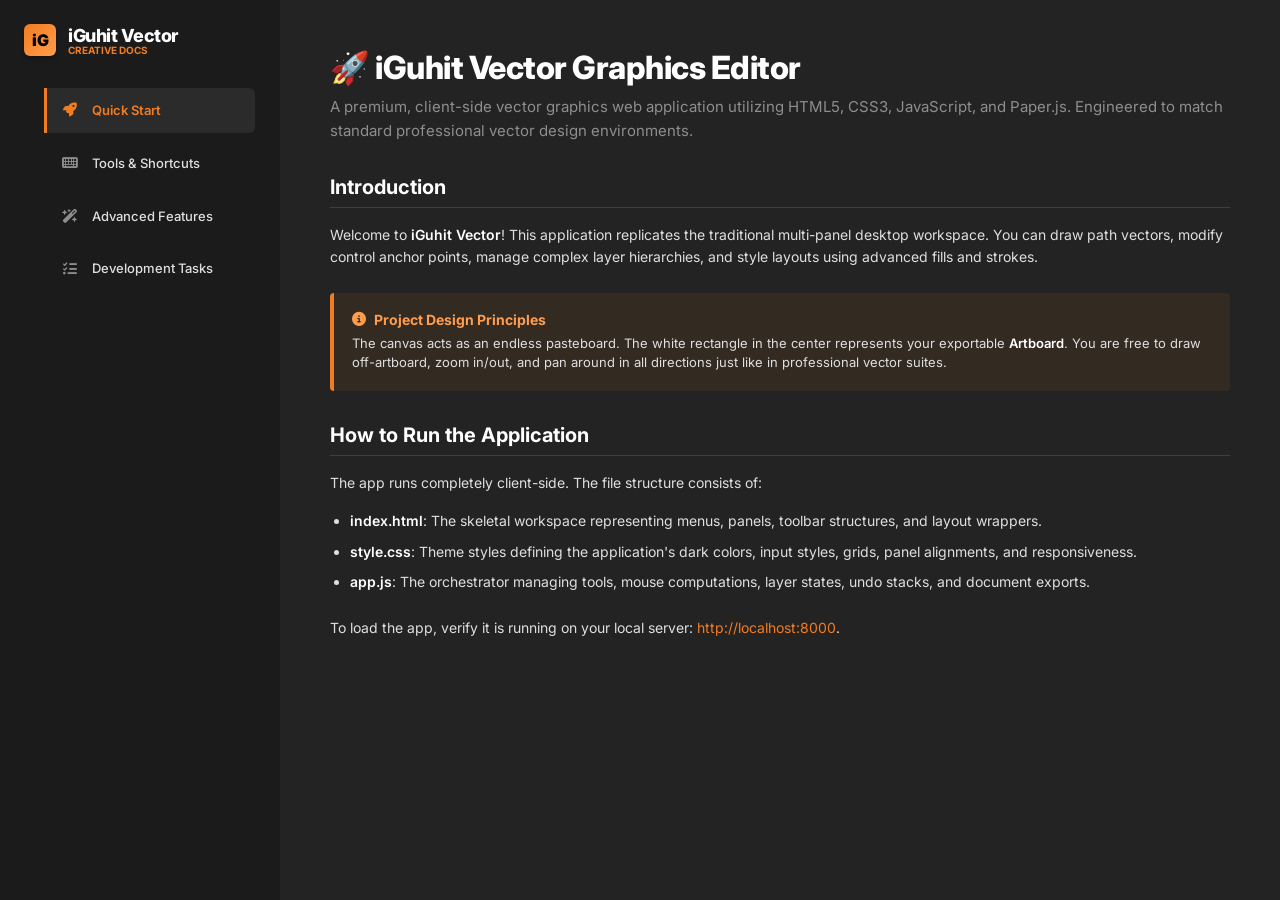
==== docs.html @ eed31286 "first commit using drag and drop from my desktop" ====
<!DOCTYPE html>
<html lang="en">
<head>
    <meta charset="UTF-8">
    <meta name="viewport" content="width=device-width, initial-scale=1.0">
    <title>iGuhit Vector - Documentation & Tutorials</title>
    <!-- Google Fonts: Inter for clean UI -->
    <link href="https://fonts.googleapis.com/css2?family=Inter:wght@300;400;500;600;700;800&display=swap" rel="stylesheet">
    <!-- FontAwesome for high-quality vector editing icons -->
    <link rel="stylesheet" href="https://cdnjs.cloudflare.com/ajax/libs/font-awesome/6.4.0/css/all.min.css">
    <style>
        :root {
            --color-bg-darker: #1b1b1b;
            --color-bg-dark: #232323;
            --color-bg-panel: #2b2b2b;
            --color-bg-panel-hover: #353535;
            --color-bg-active: #3a3a3a;
            --color-text-bright: #ffffff;
            --color-text-main: #dfdfdf;
            --color-text-muted: #8e8e8e;
            --color-border-dark: #1c1c1c;
            --color-border-light: #3e3e3e;
            --color-accent: #f17c22;
            --color-accent-hover: #ff9d4d;
            --color-accent-blue: #4a90e2;
            --color-danger: #d9534f;
        }

        * {
            box-sizing: border-box;
            margin: 0;
            padding: 0;
        }

        body {
            font-family: 'Inter', system-ui, -apple-system, sans-serif;
            background-color: var(--color-bg-dark);
            color: var(--color-text-main);
            display: flex;
            height: 100vh;
            overflow: hidden;
        }

        /* Sidebar Styling */
        .sidebar {
            width: 280px;
            background-color: var(--color-bg-darker);
            border-right: 1px solid var(--color-border-dark);
            display: flex;
            flex-direction: column;
            padding: 24px;
            flex-shrink: 0;
        }

        .logo-section {
            display: flex;
            align-items: center;
            margin-bottom: 32px;
        }

        .logo-icon {
            background: linear-gradient(135deg, #f17c22 0%, #ff9d4d 100%);
            color: #000;
            font-weight: 900;
            font-size: 16px;
            width: 32px;
            height: 32px;
            display: flex;
            align-items: center;
            justify-content: center;
            border-radius: 6px;
            margin-right: 12px;
            font-family: 'Inter', Arial, sans-serif;
            letter-spacing: -0.5px;
            box-shadow: 0 2px 5px rgba(0, 0, 0, 0.4);
        }

        .logo-text {
            font-weight: 800;
            font-size: 18px;
            color: var(--color-text-bright);
            letter-spacing: -0.5px;
        }

        .logo-tag {
            font-size: 10px;
            color: var(--color-accent);
            text-transform: uppercase;
            font-weight: 700;
            margin-top: -2px;
        }

        .nav-list {
            list-style: none;
            display: flex;
            flex-direction: column;
            gap: 8px;
        }

        .nav-item {
            padding: 12px 16px;
            border-radius: 6px;
            cursor: pointer;
            font-weight: 500;
            font-size: 13px;
            color: var(--color-text-main);
            transition: all 0.2s ease;
            display: flex;
            align-items: center;
            gap: 12px;
        }

        .nav-item i {
            font-size: 14px;
            width: 20px;
            text-align: center;
            color: var(--color-text-muted);
            transition: color 0.2s ease;
        }

        .nav-item:hover {
            background-color: var(--color-bg-panel);
            color: var(--color-text-bright);
        }

        .nav-item:hover i {
            color: var(--color-accent);
        }

        .nav-item.active {
            background-color: var(--color-bg-panel);
            color: var(--color-accent);
            font-weight: 600;
            border-left: 3px solid var(--color-accent);
            border-radius: 0 6px 6px 0;
            padding-left: 13px;
        }

        .nav-item.active i {
            color: var(--color-accent);
        }

        /* Content Area Styling */
        .content-container {
            flex-grow: 1;
            padding: 48px;
            overflow-y: auto;
            background-color: var(--color-bg-dark);
        }

        .doc-section {
            display: none;
            max-width: 900px;
            margin: 0 auto;
            animation: fadeIn 0.3s ease;
        }

        .doc-section.active {
            display: block;
        }

        @keyframes fadeIn {
            from { opacity: 0; transform: translateY(10px); }
            to { opacity: 1; transform: translateY(0); }
        }

        h1 {
            font-size: 32px;
            font-weight: 800;
            color: var(--color-text-bright);
            margin-bottom: 8px;
            letter-spacing: -0.5px;
        }

        .subtitle {
            font-size: 15px;
            color: var(--color-text-muted);
            margin-bottom: 32px;
            line-height: 1.6;
        }

        h2 {
            font-size: 20px;
            font-weight: 700;
            color: var(--color-text-bright);
            margin: 32px 0 16px 0;
            padding-bottom: 8px;
            border-bottom: 1px solid var(--color-border-light);
            display: flex;
            align-items: center;
            gap: 10px;
        }

        h3 {
            font-size: 16px;
            font-weight: 600;
            color: var(--color-text-bright);
            margin: 24px 0 12px 0;
        }

        p {
            font-size: 14px;
            line-height: 1.6;
            color: var(--color-text-main);
            margin-bottom: 16px;
        }

        strong {
            color: var(--color-text-bright);
            font-weight: 600;
        }

        /* Lists */
        ul, ol {
            margin-left: 20px;
            margin-bottom: 24px;
            display: flex;
            flex-direction: column;
            gap: 8px;
        }

        li {
            font-size: 14px;
            line-height: 1.6;
            color: var(--color-text-main);
        }

        /* Keyboard Shortcuts Table */
        .shortcut-table {
            width: 100%;
            border-collapse: collapse;
            margin: 24px 0;
            background-color: var(--color-bg-darker);
            border-radius: 8px;
            overflow: hidden;
            border: 1px solid var(--color-border-dark);
        }

        .shortcut-table th, .shortcut-table td {
            padding: 14px 18px;
            text-align: left;
            font-size: 13px;
        }

        .shortcut-table th {
            background-color: var(--color-bg-panel);
            color: var(--color-text-bright);
            font-weight: 600;
            border-bottom: 1px solid var(--color-border-dark);
        }

        .shortcut-table td {
            border-bottom: 1px solid var(--color-border-dark);
            color: var(--color-text-main);
        }

        .shortcut-table tr:last-child td {
            border-bottom: none;
        }

        .shortcut-table tr:hover td {
            background-color: rgba(255, 255, 255, 0.02);
        }

        .kbd-badge {
            background-color: var(--color-bg-panel-hover);
            color: var(--color-accent);
            padding: 4px 8px;
            border-radius: 4px;
            font-family: monospace;
            font-size: 11px;
            font-weight: 700;
            border: 1px solid var(--color-border-light);
            box-shadow: 0 1px 2px rgba(0, 0, 0, 0.3);
        }

        /* Info Alert Box */
        .alert-box {
            background-color: rgba(241, 124, 34, 0.08);
            border-left: 4px solid var(--color-accent);
            padding: 18px;
            border-radius: 4px;
            margin: 24px 0;
        }

        .alert-box h4 {
            color: var(--color-accent-hover);
            font-size: 14px;
            font-weight: 700;
            margin-bottom: 6px;
            display: flex;
            align-items: center;
            gap: 8px;
        }

        .alert-box p {
            margin-bottom: 0;
            font-size: 13px;
            line-height: 1.5;
            color: var(--color-text-main);
        }

        /* Checkbox Task List */
        .task-list {
            list-style: none;
            margin-left: 0;
            display: flex;
            flex-direction: column;
            gap: 12px;
        }

        .task-item {
            display: flex;
            align-items: flex-start;
            gap: 12px;
            padding: 12px;
            background-color: var(--color-bg-darker);
            border: 1px solid var(--color-border-dark);
            border-radius: 6px;
        }

        .task-item.completed {
            border-left: 3px solid #2ecc71;
        }

        .task-checkbox {
            color: #2ecc71;
            font-size: 16px;
            margin-top: 2px;
        }

        .task-content {
            display: flex;
            flex-direction: column;
            gap: 2px;
        }

        .task-title {
            font-size: 13.5px;
            font-weight: 600;
            color: var(--color-text-bright);
        }

        .task-desc {
            font-size: 12px;
            color: var(--color-text-muted);
        }

        /* Scrollbars styling */
        ::-webkit-scrollbar {
            width: 8px;
            height: 8px;
        }
        ::-webkit-scrollbar-track {
            background: var(--color-bg-darker);
        }
        ::-webkit-scrollbar-thumb {
            background: #444;
            border-radius: 4px;
        }
        ::-webkit-scrollbar-thumb:hover {
            background: #555;
        }

        .feature-grid {
            display: grid;
            grid-template-columns: 1fr 1fr;
            gap: 20px;
            margin: 24px 0;
        }

        .feature-card {
            background-color: var(--color-bg-darker);
            border: 1px solid var(--color-border-dark);
            padding: 20px;
            border-radius: 8px;
            transition: border-color 0.2s ease;
        }

        .feature-card:hover {
            border-color: var(--color-border-light);
        }

        .feature-card i {
            font-size: 24px;
            color: var(--color-accent);
            margin-bottom: 12px;
        }

        .feature-card h4 {
            font-size: 15px;
            font-weight: 600;
            color: var(--color-text-bright);
            margin-bottom: 8px;
        }

        .feature-card p {
            font-size: 12.5px;
            line-height: 1.5;
            color: var(--color-text-muted);
            margin-bottom: 0;
        }
    </style>
</head>
<body>

    <!-- Sidebar navigation -->
    <div class="sidebar">
        <div class="logo-section">
            <div class="logo-icon">iG</div>
            <div>
                <div class="logo-text">iGuhit Vector</div>
                <div class="logo-tag">Creative Docs</div>
            </div>
        </div>

        <ul class="nav-list">
            <li class="nav-item active" onclick="switchSection('quickstart')">
                <i class="fa-solid fa-rocket"></i> Quick Start
            </li>
            <li class="nav-item" onclick="switchSection('shortcuts')">
                <i class="fa-solid fa-keyboard"></i> Tools & Shortcuts
            </li>
            <li class="nav-item" onclick="switchSection('features')">
                <i class="fa-solid fa-wand-magic-sparkles"></i> Advanced Features
            </li>
            <li class="nav-item" onclick="switchSection('tasks')">
                <i class="fa-solid fa-list-check"></i> Development Tasks
            </li>
        </ul>
    </div>

    <!-- Main Content Area -->
    <div class="content-container">
        
        <!-- SECTION: QUICKSTART -->
        <section id="quickstart" class="doc-section active">
            <h1>🚀 iGuhit Vector Graphics Editor</h1>
            <p class="subtitle">A premium, client-side vector graphics web application utilizing HTML5, CSS3, JavaScript, and Paper.js. Engineered to match standard professional vector design environments.</p>

            <h2>Introduction</h2>
            <p>Welcome to <strong>iGuhit Vector</strong>! This application replicates the traditional multi-panel desktop workspace. You can draw path vectors, modify control anchor points, manage complex layer hierarchies, and style layouts using advanced fills and strokes.</p>

            <div class="alert-box">
                <h4><i class="fa-solid fa-circle-info"></i> Project Design Principles</h4>
                <p>The canvas acts as an endless pasteboard. The white rectangle in the center represents your exportable <strong>Artboard</strong>. You are free to draw off-artboard, zoom in/out, and pan around in all directions just like in professional vector suites.</p>
            </div>

            <h2>How to Run the Application</h2>
            <p>The app runs completely client-side. The file structure consists of:</p>
            <ul>
                <li><strong>index.html</strong>: The skeletal workspace representing menus, panels, toolbar structures, and layout wrappers.</li>
                <li><strong>style.css</strong>: Theme styles defining the application's dark colors, input styles, grids, panel alignments, and responsiveness.</li>
                <li><strong>app.js</strong>: The orchestrator managing tools, mouse computations, layer states, undo stacks, and document exports.</li>
            </ul>
            <p>To load the app, verify it is running on your local server: <a href="http://localhost:8000" style="color: var(--color-accent); text-decoration: none;" target="_blank">http://localhost:8000</a>.</p>
        </section>

        <!-- SECTION: SHORTCUTS -->
        <section id="shortcuts" class="doc-section">
            <h1>🛠️ Supported Tools & Shortcuts</h1>
            <p class="subtitle">Select tools from the left-side double-column toolbar or toggle between them quickly using keyboard hotkeys.</p>

            <table class="shortcut-table">
                <thead>
                    <tr>
                        <th style="width: 80px; text-align: center;">Icon</th>
                        <th>Tool Name</th>
                        <th style="width: 120px; text-align: center;">Hotkey</th>
                        <th>Action Description</th>
                    </tr>
                </thead>
                <tbody>
                    <tr>
                        <td style="text-align: center;"><i class="fa-solid fa-arrow-pointer"></i></td>
                        <td><strong>Selection Tool</strong></td>
                        <td style="text-align: center;"><span class="kbd-badge">V</span></td>
                        <td>Click to select shapes, drag bounding box corners to scale, or drag outside selection to rotate. Drag a marquee to multi-select.</td>
                    </tr>
                    <tr>
                        <td style="text-align: center;"><i class="fa-solid fa-location-arrow" style="transform: rotate(-45deg);"></i></td>
                        <td><strong>Direct Selection</strong></td>
                        <td style="text-align: center;"><span class="kbd-badge">A</span></td>
                        <td>Directly select, move, and edit shape anchor points or pull Bezier curves using handle extensions.</td>
                    </tr>
                    <tr>
                        <td style="text-align: center;"><i class="fa-solid fa-pen-nib"></i></td>
                        <td><strong>Pen Tool</strong></td>
                        <td style="text-align: center;"><span class="kbd-badge">P</span></td>
                        <td>Place path anchors on mouse click; drag to extend handles for curving paths. Close the path by clicking the start point. Hitting Enter completes an open path.</td>
                    </tr>
                    <tr>
                        <td style="text-align: center;"><i class="fa-solid fa-font"></i></td>
                        <td><strong>Type Tool</strong></td>
                        <td style="text-align: center;"><span class="kbd-badge">T</span></td>
                        <td>Click anywhere on the artboard to open a prompt and drop scalable text blocks.</td>
                    </tr>
                    <tr>
                        <td style="text-align: center;"><i class="fa-solid fa-slash"></i></td>
                        <td><strong>Line Tool</strong></td>
                        <td style="text-align: center;"><span class="kbd-badge">\</span></td>
                        <td>Draw straight vector lines between two coordinate points.</td>
                    </tr>
                    <tr>
                        <td style="text-align: center;"><i class="fa-regular fa-square"></i></td>
                        <td><strong>Rectangle Tool</strong></td>
                        <td style="text-align: center;"><span class="kbd-badge">M</span></td>
                        <td>Drag to draw rectangular shapes (hold <span class="kbd-badge">Shift</span> for a perfect square). Click once on the canvas to open a dimension prompt to enter exact width and height values.</td>
                    </tr>
                    <tr>
                        <td style="text-align: center;"><i class="fa-regular fa-circle"></i></td>
                        <td><strong>Ellipse Tool</strong></td>
                        <td style="text-align: center;"><span class="kbd-badge">L</span></td>
                        <td>Drag to draw circles or ellipses (hold <span class="kbd-badge">Shift</span> for a perfect circle). Click once on the canvas to open a dimension prompt to enter exact width and height values.</td>
                    </tr>
                    <tr>
                        <td style="text-align: center;"><i class="fa-solid fa-pencil"></i></td>
                        <td><strong>Pencil / Brush</strong></td>
                        <td style="text-align: center;"><span class="kbd-badge">B</span> or <span class="kbd-badge">N</span></td>
                        <td>Freeform drawing. Smooths paths automatically and closes them upon mouse release for clean shapes.</td>
                    </tr>
                    <tr>
                        <td style="text-align: center;"><i class="fa-solid fa-eraser"></i></td>
                        <td><strong>Eraser Tool</strong></td>
                        <td style="text-align: center;"><span class="kbd-badge">Shift + E</span></td>
                        <td>Drag the eraser circle over selected paths to split them or carve out segments.</td>
                    </tr>
                    <tr>
                        <td style="text-align: center;"><i class="fa-solid fa-arrows-rotate"></i></td>
                        <td><strong>Rotate Tool</strong></td>
                        <td style="text-align: center;"><span class="kbd-badge">R</span></td>
                        <td>Select shape(s) and drag outside the center pivot marker to rotate selected items.</td>
                    </tr>
                    <tr>
                        <td style="text-align: center;"><i class="fa-regular fa-hand"></i></td>
                        <td><strong>Hand Tool</strong></td>
                        <td style="text-align: center;"><span class="kbd-badge">H</span> or <span class="kbd-badge">Space</span></td>
                        <td>Hold the Spacebar or switch to Hand tool and drag your mouse to pan around the canvas.</td>
                    </tr>
                    <tr>
                        <td style="text-align: center;"><i class="fa-solid fa-magnifying-glass"></i></td>
                        <td><strong>Zoom Tool</strong></td>
                        <td style="text-align: center;"><span class="kbd-badge">Z</span></td>
                        <td>Click to zoom in. Hold <span class="kbd-badge">Alt</span> and click to zoom out. Drag right to zoom in dynamically, drag left to zoom out dynamically.</td>
                    </tr>
                </tbody>
            </table>
        </section>

        <!-- SECTION: FEATURES -->
        <section id="features" class="doc-section">
            <h1>🎨 Premium & Advanced Features</h1>
            <p class="subtitle">Discover built-in workflows designed to match professional vector editing environments.</p>

            <div class="feature-grid">
                <div class="feature-card">
                    <i class="fa-solid fa-magnifying-glass-plus"></i>
                    <h4>Adobe Illustrator-Style Dynamic Zoom</h4>
                    <p>Select the Zoom Tool (<span class="kbd-badge">Z</span>) and drag your mouse to the right to continuously zoom in, or drag to the left to zoom out. The zooming focuses perfectly on the click origin coordinates, locking the point under your mouse cursor.</p>
                </div>
                <div class="feature-card">
                    <i class="fa-solid fa-object-ungroup"></i>
                    <h4>Smart SVG Import & Artboard Matching</h4>
                    <p>Open/Import SVG files automatically updates the workspace artboard bounds to match the viewBox of the imported file. It strips duplicate background graphics, centering files cleanly and importing vector data as individual selectable elements.</p>
                </div>
                <div class="feature-card">
                    <i class="fa-solid fa-layer-group"></i>
                    <h4>Dynamic Hierarchical Layers</h4>
                    <p>Open sub-items showing paths, lines, and shape classes within layers. Lock individual sub-elements, toggle visibility, select target elements directly by clicking the target circle, or execute stack order operations.</p>
                </div>
                <div class="feature-card">
                    <i class="fa-solid fa-clone"></i>
                    <h4>Alt-Drag Duplication</h4>
                    <p>Press and hold the <span class="kbd-badge">Alt</span> key (or toggle Virtual Alt on the modifier keypad) while dragging items with the Selection Tool to immediately duplicate shapes on mouse up.</p>
                </div>
                <div class="feature-card">
                    <i class="fa-solid fa-sliders"></i>
                    <h4>Draggable Virtual Modifier Keypad</h4>
                    <p>A translucent draggable modifier keypad floats at the bottom part of the screen. Toggle <span class="kbd-badge">Ctrl</span>, <span class="kbd-badge">Alt</span>, or <span class="kbd-badge">Shift</span> to lock modifier keys on without needing to hold down keyboard buttons. Highly useful for laptop trackpads or touchscreen devices.</p>
                </div>
                <div class="feature-card">
                    <i class="fa-solid fa-circle-dot"></i>
                    <h4>Pencil Close & Select</h4>
                    <p>The Pencil Tool (<span class="kbd-badge">B</span> / <span class="kbd-badge">N</span>) automatically completes freehand segments by closing the path loop. Paths are rendered in fully-selected mode immediately, making anchors and bezier points accessible for refinement.</p>
                </div>
            </div>

            <h2>Top Control Properties</h2>
            <ul>
                <li><strong>Fill and Stroke Swatches</strong>: Click and choose colors via swatches or input hex values. Click the overlapping preview box to swap active color focus.</li>
                <li><strong>Document Size & Unit Converters</strong>: Adjust the workspace artboard width, height, and unit metrics (pixels, inches, cm, mm). If physical units are selected, changing the PPI scales the artboard accordingly.</li>
                <li><strong>Align Panels</strong>: Select shape layers and quickly align them relative to the artboard limits or to the collective bounding box of the active selection.</li>
            </ul>
        </section>

        <!-- SECTION: TASKS -->
        <section id="tasks" class="doc-section">
            <h1>📋 Development Tasks</h1>
            <p class="subtitle">Full list of core tasks accomplished during development of the iGuhit Vector application.</p>

            <ul class="task-list">
                <li class="task-item completed">
                    <span class="task-checkbox"><i class="fa-solid fa-circle-check"></i></span>
                    <div class="task-content">
                        <span class="task-title">Workspace Layout Construction</span>
                        <span class="task-desc">Constructed the Illustrator desktop layout wrapper (index.html) with Menu Bars, Control Panels, Left Tool Box, Canvas pasteboard, and Right Sidebar columns.</span>
                    </div>
                </li>
                <li class="task-item completed">
                    <span class="task-checkbox"><i class="fa-solid fa-circle-check"></i></span>
                    <div class="task-content">
                        <span class="task-title">Illustrator Dark UI styling</span>
                        <span class="task-desc">Created the customized style.css stylesheet configuring standard dark panels, scrollbars, active selected indicators, and flex layout responsiveness.</span>
                    </div>
                </li>
                <li class="task-item completed">
                    <span class="task-checkbox"><i class="fa-solid fa-circle-check"></i></span>
                    <div class="task-content">
                        <span class="task-title">Paper.js Artboard setup</span>
                        <span class="task-desc">Configured the drawing area bounds on canvas initialization and setup coordinate grids and shadows.</span>
                    </div>
                </li>
                <li class="task-item completed">
                    <span class="task-checkbox"><i class="fa-solid fa-circle-check"></i></span>
                    <div class="task-content">
                        <span class="task-title">Interactive Zoom & Pan Engines</span>
                        <span class="task-desc">Integrated zooming scrollbars, fit options, Hand Tool panning, spacebar shortcuts, and dynamic/animated mouse drag zooming.</span>
                    </div>
                </li>
                <li class="task-item completed">
                    <span class="task-checkbox"><i class="fa-solid fa-circle-check"></i></span>
                    <div class="task-content">
                        <span class="task-title">Shape and Path Vector Tools</span>
                        <span class="task-desc">Built handlers for Rectangles (M), Circles/Ellipses (L), Lines (\), Pen curve curves (P), Text Point layers (T), and smoothed Pencil lines (B).</span>
                    </div>
                </li>
                <li class="task-item completed">
                    <span class="task-checkbox"><i class="fa-solid fa-circle-check"></i></span>
                    <div class="task-content">
                        <span class="task-title">Selection & Transform Handlers</span>
                        <span class="task-desc">Constructed the main selection bounding box allowing scaling, rotation, multi-selection bounding boxes, and Direct Selection anchor coordinate alterations.</span>
                    </div>
                </li>
                <li class="task-item completed">
                    <span class="task-checkbox"><i class="fa-solid fa-circle-check"></i></span>
                    <div class="task-content">
                        <span class="task-title">Context Properties panel Sync</span>
                        <span class="task-desc">Linked stroke widths, fills, alignments, and opacity values directly to the active canvas selection.</span>
                    </div>
                </li>
                <li class="task-item completed">
                    <span class="task-checkbox"><i class="fa-solid fa-circle-check"></i></span>
                    <div class="task-content">
                        <span class="task-title">Hierarchical Sub-layers list</span>
                        <span class="task-desc">Integrated a chevron-expandable layers panel listing paths, toggling individual layer visibilities, targets, lock properties, and deletion triggers.</span>
                    </div>
                </li>
                <li class="task-item completed">
                    <span class="task-checkbox"><i class="fa-solid fa-circle-check"></i></span>
                    <div class="task-content">
                        <span class="task-title">Rebranding to iGuhit Vector</span>
                        <span class="task-desc">Updated system titles, menu about overlays, default Type tool strings, and redesigned the orange logo icon with linear gradients and new initials (iG).</span>
                    </div>
                </li>
            </ul>
        </section>

    </div>

    <script>
        function switchSection(sectionId) {
            // Remove active classes from navigation items
            const navItems = document.querySelectorAll('.nav-item');
            navItems.forEach(item => item.classList.remove('active'));

            // Add active class to clicked navigation item
            const clickedItem = Array.from(navItems).find(item => item.getAttribute('onclick').includes(sectionId));
            if (clickedItem) clickedItem.classList.add('active');

            // Hide all document sections
            const sections = document.querySelectorAll('.doc-section');
            sections.forEach(sec => sec.classList.remove('active'));

            // Show target section
            const targetSection = document.getElementById(sectionId);
            if (targetSection) targetSection.classList.add('active');
        }
    </script>
</body>
</html>
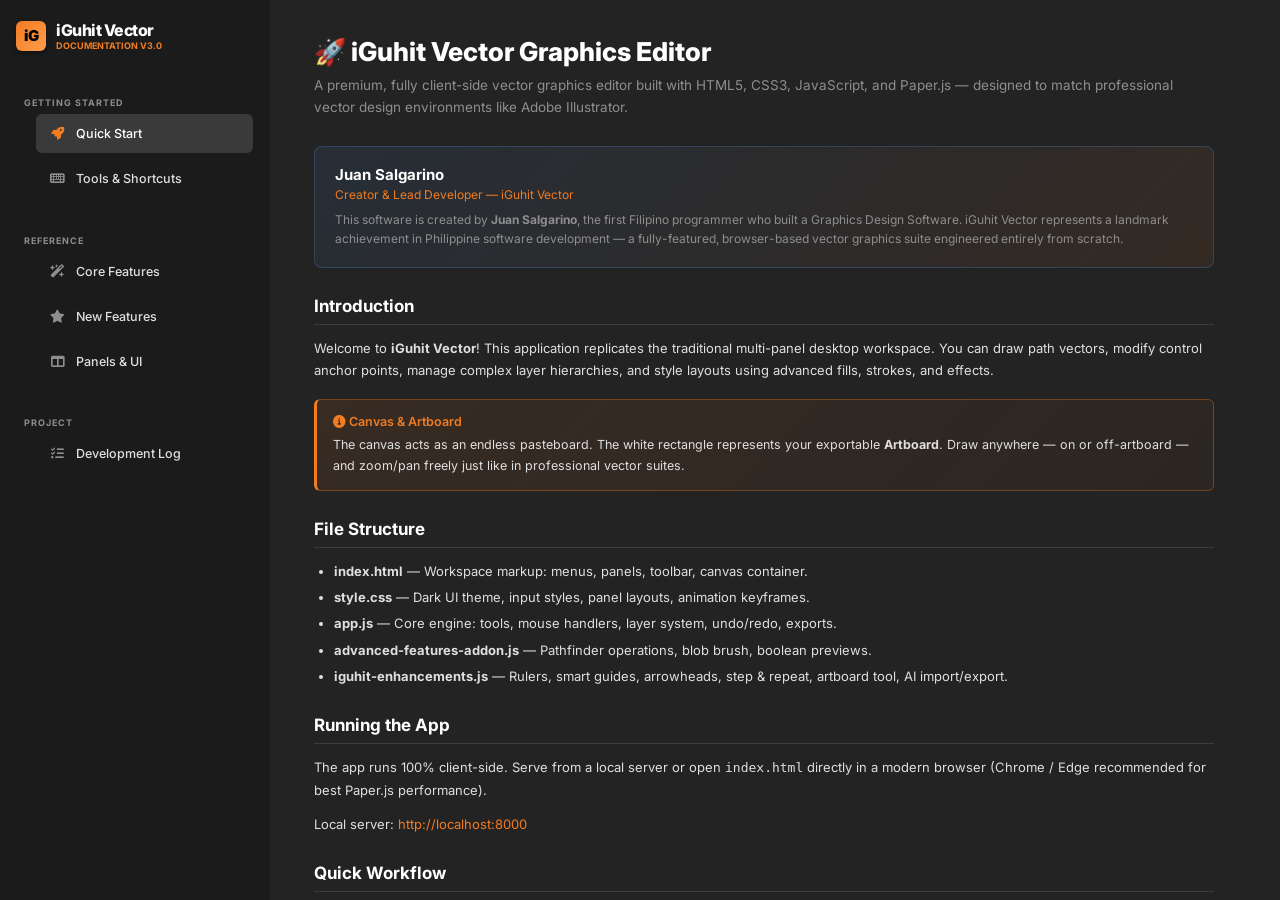
==== commit e0e1eba8: "add features and bug fixes to artboards and ruler" ====
--- a/docs.html
+++ b/docs.html
@@ -3,10 +3,8 @@
 <head>
     <meta charset="UTF-8">
     <meta name="viewport" content="width=device-width, initial-scale=1.0">
-    <title>iGuhit Vector - Documentation & Tutorials</title>
-    <!-- Google Fonts: Inter for clean UI -->
+    <title>iGuhit Vector — Documentation & Tutorials</title>
     <link href="https://fonts.googleapis.com/css2?family=Inter:wght@300;400;500;600;700;800&display=swap" rel="stylesheet">
-    <!-- FontAwesome for high-quality vector editing icons -->
     <link rel="stylesheet" href="https://cdnjs.cloudflare.com/ajax/libs/font-awesome/6.4.0/css/all.min.css">
     <style>
         :root {
@@ -25,666 +23,556 @@
             --color-accent-blue: #4a90e2;
             --color-danger: #d9534f;
         }
-
-        * {
-            box-sizing: border-box;
-            margin: 0;
-            padding: 0;
-        }
-
+        *, *::before, *::after { box-sizing: border-box; margin: 0; padding: 0; }
         body {
             font-family: 'Inter', system-ui, -apple-system, sans-serif;
             background-color: var(--color-bg-dark);
             color: var(--color-text-main);
-            display: flex;
-            height: 100vh;
-            overflow: hidden;
-        }
-
-        /* Sidebar Styling */
+            display: flex; height: 100vh; overflow: hidden;
+        }
+        /* ── Sidebar ── */
         .sidebar {
-            width: 280px;
-            background-color: var(--color-bg-darker);
+            width: 270px; background-color: var(--color-bg-darker);
             border-right: 1px solid var(--color-border-dark);
-            display: flex;
-            flex-direction: column;
-            padding: 24px;
-            flex-shrink: 0;
-        }
-
-        .logo-section {
-            display: flex;
-            align-items: center;
-            margin-bottom: 32px;
-        }
-
+            display: flex; flex-direction: column; padding: 20px 16px; flex-shrink: 0;
+            overflow-y: auto;
+        }
+        .logo-section { display: flex; align-items: center; margin-bottom: 28px; }
         .logo-icon {
             background: linear-gradient(135deg, #f17c22 0%, #ff9d4d 100%);
-            color: #000;
-            font-weight: 900;
-            font-size: 16px;
-            width: 32px;
-            height: 32px;
-            display: flex;
-            align-items: center;
-            justify-content: center;
-            border-radius: 6px;
-            margin-right: 12px;
-            font-family: 'Inter', Arial, sans-serif;
-            letter-spacing: -0.5px;
-            box-shadow: 0 2px 5px rgba(0, 0, 0, 0.4);
-        }
-
-        .logo-text {
-            font-weight: 800;
-            font-size: 18px;
-            color: var(--color-text-bright);
-            letter-spacing: -0.5px;
-        }
-
-        .logo-tag {
-            font-size: 10px;
-            color: var(--color-accent);
-            text-transform: uppercase;
-            font-weight: 700;
-            margin-top: -2px;
-        }
-
-        .nav-list {
-            list-style: none;
-            display: flex;
-            flex-direction: column;
-            gap: 8px;
-        }
-
+            color: #000; font-weight: 900; font-size: 15px;
+            width: 30px; height: 30px; display: flex; align-items: center; justify-content: center;
+            border-radius: 6px; margin-right: 10px; letter-spacing: -0.5px;
+            box-shadow: 0 2px 5px rgba(0,0,0,0.4);
+        }
+        .logo-text { font-weight: 800; font-size: 16px; color: #fff; letter-spacing: -0.5px; }
+        .logo-tag { font-size: 9px; color: var(--color-accent); text-transform: uppercase; font-weight: 700; }
+        .nav-group-label {
+            font-size: 9px; font-weight: 700; text-transform: uppercase; letter-spacing: 1px;
+            color: var(--color-text-muted); padding: 14px 8px 6px; margin-top: 4px;
+        }
+        .nav-list { list-style: none; display: flex; flex-direction: column; gap: 2px; }
         .nav-item {
-            padding: 12px 16px;
-            border-radius: 6px;
-            cursor: pointer;
-            font-weight: 500;
-            font-size: 13px;
-            color: var(--color-text-main);
-            transition: all 0.2s ease;
-            display: flex;
-            align-items: center;
-            gap: 12px;
-        }
-
-        .nav-item i {
-            font-size: 14px;
-            width: 20px;
-            text-align: center;
-            color: var(--color-text-muted);
-            transition: color 0.2s ease;
-        }
-
-        .nav-item:hover {
-            background-color: var(--color-bg-panel);
-            color: var(--color-text-bright);
-        }
-
-        .nav-item:hover i {
-            color: var(--color-accent);
-        }
-
-        .nav-item.active {
-            background-color: var(--color-bg-panel);
-            color: var(--color-accent);
-            font-weight: 600;
-            border-left: 3px solid var(--color-accent);
-            border-radius: 0 6px 6px 0;
-            padding-left: 13px;
-        }
-
-        .nav-item.active i {
-            color: var(--color-accent);
-        }
-
-        /* Content Area Styling */
-        .content-container {
-            flex-grow: 1;
-            padding: 48px;
-            overflow-y: auto;
-            background-color: var(--color-bg-dark);
-        }
-
-        .doc-section {
-            display: none;
-            max-width: 900px;
-            margin: 0 auto;
-            animation: fadeIn 0.3s ease;
-        }
-
-        .doc-section.active {
-            display: block;
-        }
-
-        @keyframes fadeIn {
-            from { opacity: 0; transform: translateY(10px); }
-            to { opacity: 1; transform: translateY(0); }
-        }
-
-        h1 {
-            font-size: 32px;
-            font-weight: 800;
-            color: var(--color-text-bright);
-            margin-bottom: 8px;
-            letter-spacing: -0.5px;
-        }
-
-        .subtitle {
-            font-size: 15px;
-            color: var(--color-text-muted);
-            margin-bottom: 32px;
-            line-height: 1.6;
-        }
-
-        h2 {
-            font-size: 20px;
-            font-weight: 700;
-            color: var(--color-text-bright);
-            margin: 32px 0 16px 0;
-            padding-bottom: 8px;
-            border-bottom: 1px solid var(--color-border-light);
-            display: flex;
-            align-items: center;
-            gap: 10px;
-        }
-
-        h3 {
-            font-size: 16px;
-            font-weight: 600;
-            color: var(--color-text-bright);
-            margin: 24px 0 12px 0;
-        }
-
-        p {
-            font-size: 14px;
-            line-height: 1.6;
-            color: var(--color-text-main);
-            margin-bottom: 16px;
-        }
-
-        strong {
-            color: var(--color-text-bright);
-            font-weight: 600;
-        }
-
-        /* Lists */
-        ul, ol {
-            margin-left: 20px;
-            margin-bottom: 24px;
-            display: flex;
-            flex-direction: column;
-            gap: 8px;
-        }
-
-        li {
-            font-size: 14px;
-            line-height: 1.6;
-            color: var(--color-text-main);
-        }
-
-        /* Keyboard Shortcuts Table */
-        .shortcut-table {
-            width: 100%;
-            border-collapse: collapse;
-            margin: 24px 0;
-            background-color: var(--color-bg-darker);
-            border-radius: 8px;
-            overflow: hidden;
-            border: 1px solid var(--color-border-dark);
-        }
-
-        .shortcut-table th, .shortcut-table td {
-            padding: 14px 18px;
-            text-align: left;
-            font-size: 13px;
-        }
-
-        .shortcut-table th {
-            background-color: var(--color-bg-panel);
-            color: var(--color-text-bright);
-            font-weight: 600;
-            border-bottom: 1px solid var(--color-border-dark);
-        }
-
-        .shortcut-table td {
-            border-bottom: 1px solid var(--color-border-dark);
-            color: var(--color-text-main);
-        }
-
-        .shortcut-table tr:last-child td {
-            border-bottom: none;
-        }
-
-        .shortcut-table tr:hover td {
-            background-color: rgba(255, 255, 255, 0.02);
-        }
-
+            padding: 9px 12px; border-radius: 6px; cursor: pointer;
+            font-weight: 500; font-size: 12.5px; color: var(--color-text-main);
+            transition: all 0.15s; display: flex; align-items: center; gap: 10px;
+        }
+        .nav-item i { font-size: 13px; width: 18px; text-align: center; color: var(--color-text-muted); }
+        .nav-item:hover { background-color: var(--color-bg-panel); color: #fff; }
+        .nav-item:hover i { color: var(--color-accent); }
+        .nav-item.active { background-color: var(--color-bg-active); color: #fff; }
+        .nav-item.active i { color: var(--color-accent); }
+        /* ── Content ── */
+        .content-container { flex: 1; overflow-y: auto; padding: 36px 44px; }
+        .doc-section { display: none; max-width: 900px; }
+        .doc-section.active { display: block; }
+        h1 { font-size: 26px; font-weight: 800; color: #fff; margin-bottom: 8px; }
+        .subtitle { font-size: 13.5px; color: var(--color-text-muted); margin-bottom: 28px; line-height: 1.6; }
+        h2 { font-size: 17px; font-weight: 700; color: #fff; margin: 28px 0 12px; border-bottom: 1px solid var(--color-border-light); padding-bottom: 8px; }
+        h3 { font-size: 14px; font-weight: 600; color: var(--color-accent); margin: 20px 0 8px; }
+        p { font-size: 13px; line-height: 1.7; color: var(--color-text-main); margin-bottom: 12px; }
+        ul, ol { padding-left: 20px; margin-bottom: 14px; }
+        li { font-size: 13px; line-height: 1.7; color: var(--color-text-main); margin-bottom: 4px; }
+        a { color: var(--color-accent); text-decoration: none; }
+        a:hover { text-decoration: underline; }
+        /* Alert box */
+        .alert-box {
+            background: linear-gradient(135deg, rgba(241,124,34,0.1), rgba(241,124,34,0.04));
+            border: 1px solid rgba(241,124,34,0.35); border-left: 3px solid var(--color-accent);
+            border-radius: 6px; padding: 14px 16px; margin: 18px 0;
+        }
+        .alert-box h4 { font-size: 12.5px; font-weight: 600; color: var(--color-accent); margin-bottom: 5px; }
+        .alert-box p { margin: 0; font-size: 12.5px; }
+        .alert-blue {
+            background: rgba(74,144,226,0.08); border: 1px solid rgba(74,144,226,0.3);
+            border-left: 3px solid var(--color-accent-blue);
+        }
+        .alert-blue h4 { color: var(--color-accent-blue); }
+        /* Keyboard badge */
         .kbd-badge {
-            background-color: var(--color-bg-panel-hover);
-            color: var(--color-accent);
-            padding: 4px 8px;
-            border-radius: 4px;
-            font-family: monospace;
-            font-size: 11px;
-            font-weight: 700;
-            border: 1px solid var(--color-border-light);
-            box-shadow: 0 1px 2px rgba(0, 0, 0, 0.3);
-        }
-
-        /* Info Alert Box */
-        .alert-box {
-            background-color: rgba(241, 124, 34, 0.08);
-            border-left: 4px solid var(--color-accent);
-            padding: 18px;
-            border-radius: 4px;
-            margin: 24px 0;
-        }
-
-        .alert-box h4 {
-            color: var(--color-accent-hover);
-            font-size: 14px;
-            font-weight: 700;
-            margin-bottom: 6px;
-            display: flex;
-            align-items: center;
-            gap: 8px;
-        }
-
-        .alert-box p {
-            margin-bottom: 0;
-            font-size: 13px;
-            line-height: 1.5;
-            color: var(--color-text-main);
-        }
-
-        /* Checkbox Task List */
-        .task-list {
-            list-style: none;
-            margin-left: 0;
-            display: flex;
-            flex-direction: column;
-            gap: 12px;
-        }
-
-        .task-item {
-            display: flex;
-            align-items: flex-start;
-            gap: 12px;
-            padding: 12px;
-            background-color: var(--color-bg-darker);
-            border: 1px solid var(--color-border-dark);
-            border-radius: 6px;
-        }
-
-        .task-item.completed {
-            border-left: 3px solid #2ecc71;
-        }
-
-        .task-checkbox {
-            color: #2ecc71;
-            font-size: 16px;
-            margin-top: 2px;
-        }
-
-        .task-content {
-            display: flex;
-            flex-direction: column;
-            gap: 2px;
-        }
-
-        .task-title {
-            font-size: 13.5px;
-            font-weight: 600;
-            color: var(--color-text-bright);
-        }
-
-        .task-desc {
-            font-size: 12px;
-            color: var(--color-text-muted);
-        }
-
-        /* Scrollbars styling */
-        ::-webkit-scrollbar {
-            width: 8px;
-            height: 8px;
-        }
-        ::-webkit-scrollbar-track {
-            background: var(--color-bg-darker);
-        }
-        ::-webkit-scrollbar-thumb {
-            background: #444;
-            border-radius: 4px;
-        }
-        ::-webkit-scrollbar-thumb:hover {
-            background: #555;
-        }
-
-        .feature-grid {
-            display: grid;
-            grid-template-columns: 1fr 1fr;
-            gap: 20px;
-            margin: 24px 0;
-        }
-
+            display: inline-flex; align-items: center; justify-content: center;
+            background: var(--color-bg-panel); border: 1px solid var(--color-border-light);
+            border-radius: 4px; padding: 1px 6px; font-size: 10.5px; font-weight: 600;
+            color: var(--color-text-bright); font-family: monospace;
+            box-shadow: 0 1px 0 var(--color-border-dark);
+        }
+        /* Shortcut table */
+        .shortcut-table { width: 100%; border-collapse: collapse; margin: 16px 0; font-size: 12.5px; }
+        .shortcut-table thead tr { background: var(--color-bg-panel); }
+        .shortcut-table th { padding: 10px 12px; text-align: left; color: var(--color-text-muted); font-weight: 600; font-size: 11px; text-transform: uppercase; letter-spacing: 0.5px; border-bottom: 1px solid var(--color-border-light); }
+        .shortcut-table td { padding: 10px 12px; border-bottom: 1px solid var(--color-border-dark); vertical-align: top; }
+        .shortcut-table tr:hover td { background: var(--color-bg-panel); }
+        .shortcut-table td:first-child { color: var(--color-accent); font-size: 15px; text-align: center; }
+        /* Feature grid */
+        .feature-grid { display: grid; grid-template-columns: 1fr 1fr; gap: 18px; margin: 22px 0; }
         .feature-card {
-            background-color: var(--color-bg-darker);
-            border: 1px solid var(--color-border-dark);
-            padding: 20px;
-            border-radius: 8px;
-            transition: border-color 0.2s ease;
-        }
-
-        .feature-card:hover {
-            border-color: var(--color-border-light);
-        }
-
-        .feature-card i {
-            font-size: 24px;
-            color: var(--color-accent);
-            margin-bottom: 12px;
-        }
-
-        .feature-card h4 {
-            font-size: 15px;
-            font-weight: 600;
-            color: var(--color-text-bright);
-            margin-bottom: 8px;
-        }
-
-        .feature-card p {
-            font-size: 12.5px;
-            line-height: 1.5;
-            color: var(--color-text-muted);
-            margin-bottom: 0;
-        }
+            background: var(--color-bg-darker); border: 1px solid var(--color-border-dark);
+            padding: 18px; border-radius: 8px; transition: border-color 0.2s;
+        }
+        .feature-card:hover { border-color: var(--color-border-light); }
+        .feature-card i { font-size: 22px; color: var(--color-accent); margin-bottom: 10px; display: block; }
+        .feature-card h4 { font-size: 13.5px; font-weight: 600; color: #fff; margin-bottom: 7px; }
+        .feature-card p { font-size: 12px; line-height: 1.55; color: var(--color-text-muted); margin: 0; }
+        /* New badge */
+        .badge-new {
+            display: inline-block; background: var(--color-accent); color: #000;
+            font-size: 9px; font-weight: 700; padding: 1px 5px; border-radius: 3px;
+            text-transform: uppercase; letter-spacing: 0.5px; margin-left: 6px; vertical-align: middle;
+        }
+        .badge-fix {
+            display: inline-block; background: var(--color-accent-blue); color: #fff;
+            font-size: 9px; font-weight: 700; padding: 1px 5px; border-radius: 3px;
+            text-transform: uppercase; letter-spacing: 0.5px; margin-left: 6px; vertical-align: middle;
+        }
+        /* Task list */
+        .task-list { list-style: none; display: flex; flex-direction: column; gap: 8px; margin: 16px 0; }
+        .task-item { display: flex; align-items: flex-start; gap: 12px; padding: 12px 14px; background: var(--color-bg-darker); border: 1px solid var(--color-border-dark); border-radius: 7px; }
+        .task-item.completed .task-checkbox i { color: #2ecc71; }
+        .task-item.new-feature .task-checkbox i { color: var(--color-accent); }
+        .task-checkbox i { font-size: 16px; flex-shrink: 0; margin-top: 1px; }
+        .task-content { display: flex; flex-direction: column; gap: 2px; }
+        .task-title { font-size: 13px; font-weight: 600; color: #fff; }
+        .task-desc { font-size: 11.5px; color: var(--color-text-muted); line-height: 1.5; }
+        /* Credit box */
+        .credit-box {
+            background: linear-gradient(135deg, rgba(74,144,226,0.1), rgba(241,124,34,0.08));
+            border: 1px solid rgba(74,144,226,0.25); border-radius: 8px; padding: 18px 20px; margin: 20px 0;
+        }
+        .credit-box .name { font-size: 15px; font-weight: 700; color: #fff; }
+        .credit-box .title { font-size: 12px; color: var(--color-accent); margin-top: 3px; }
+        .credit-box .desc { font-size: 12px; color: var(--color-text-muted); margin-top: 8px; line-height: 1.6; }
+        /* Scrollbars */
+        ::-webkit-scrollbar { width: 7px; height: 7px; }
+        ::-webkit-scrollbar-track { background: var(--color-bg-darker); }
+        ::-webkit-scrollbar-thumb { background: #444; border-radius: 4px; }
+        ::-webkit-scrollbar-thumb:hover { background: #555; }
     </style>
 </head>
 <body>
 
-    <!-- Sidebar navigation -->
-    <div class="sidebar">
-        <div class="logo-section">
-            <div class="logo-icon">iG</div>
-            <div>
-                <div class="logo-text">iGuhit Vector</div>
-                <div class="logo-tag">Creative Docs</div>
-            </div>
+<div class="sidebar">
+    <div class="logo-section">
+        <div class="logo-icon">iG</div>
+        <div>
+            <div class="logo-text">iGuhit Vector</div>
+            <div class="logo-tag">Documentation v3.0</div>
         </div>
-
-        <ul class="nav-list">
-            <li class="nav-item active" onclick="switchSection('quickstart')">
-                <i class="fa-solid fa-rocket"></i> Quick Start
-            </li>
-            <li class="nav-item" onclick="switchSection('shortcuts')">
-                <i class="fa-solid fa-keyboard"></i> Tools & Shortcuts
-            </li>
-            <li class="nav-item" onclick="switchSection('features')">
-                <i class="fa-solid fa-wand-magic-sparkles"></i> Advanced Features
-            </li>
-            <li class="nav-item" onclick="switchSection('tasks')">
-                <i class="fa-solid fa-list-check"></i> Development Tasks
-            </li>
-        </ul>
     </div>
-
-    <!-- Main Content Area -->
-    <div class="content-container">
-        
-        <!-- SECTION: QUICKSTART -->
-        <section id="quickstart" class="doc-section active">
-            <h1>🚀 iGuhit Vector Graphics Editor</h1>
-            <p class="subtitle">A premium, client-side vector graphics web application utilizing HTML5, CSS3, JavaScript, and Paper.js. Engineered to match standard professional vector design environments.</p>
-
-            <h2>Introduction</h2>
-            <p>Welcome to <strong>iGuhit Vector</strong>! This application replicates the traditional multi-panel desktop workspace. You can draw path vectors, modify control anchor points, manage complex layer hierarchies, and style layouts using advanced fills and strokes.</p>
-
-            <div class="alert-box">
-                <h4><i class="fa-solid fa-circle-info"></i> Project Design Principles</h4>
-                <p>The canvas acts as an endless pasteboard. The white rectangle in the center represents your exportable <strong>Artboard</strong>. You are free to draw off-artboard, zoom in/out, and pan around in all directions just like in professional vector suites.</p>
-            </div>
-
-            <h2>How to Run the Application</h2>
-            <p>The app runs completely client-side. The file structure consists of:</p>
-            <ul>
-                <li><strong>index.html</strong>: The skeletal workspace representing menus, panels, toolbar structures, and layout wrappers.</li>
-                <li><strong>style.css</strong>: Theme styles defining the application's dark colors, input styles, grids, panel alignments, and responsiveness.</li>
-                <li><strong>app.js</strong>: The orchestrator managing tools, mouse computations, layer states, undo stacks, and document exports.</li>
-            </ul>
-            <p>To load the app, verify it is running on your local server: <a href="http://localhost:8000" style="color: var(--color-accent); text-decoration: none;" target="_blank">http://localhost:8000</a>.</p>
-        </section>
-
-        <!-- SECTION: SHORTCUTS -->
-        <section id="shortcuts" class="doc-section">
-            <h1>🛠️ Supported Tools & Shortcuts</h1>
-            <p class="subtitle">Select tools from the left-side double-column toolbar or toggle between them quickly using keyboard hotkeys.</p>
-
-            <table class="shortcut-table">
-                <thead>
-                    <tr>
-                        <th style="width: 80px; text-align: center;">Icon</th>
-                        <th>Tool Name</th>
-                        <th style="width: 120px; text-align: center;">Hotkey</th>
-                        <th>Action Description</th>
-                    </tr>
-                </thead>
-                <tbody>
-                    <tr>
-                        <td style="text-align: center;"><i class="fa-solid fa-arrow-pointer"></i></td>
-                        <td><strong>Selection Tool</strong></td>
-                        <td style="text-align: center;"><span class="kbd-badge">V</span></td>
-                        <td>Click to select shapes, drag bounding box corners to scale, or drag outside selection to rotate. Drag a marquee to multi-select.</td>
-                    </tr>
-                    <tr>
-                        <td style="text-align: center;"><i class="fa-solid fa-location-arrow" style="transform: rotate(-45deg);"></i></td>
-                        <td><strong>Direct Selection</strong></td>
-                        <td style="text-align: center;"><span class="kbd-badge">A</span></td>
-                        <td>Directly select, move, and edit shape anchor points or pull Bezier curves using handle extensions.</td>
-                    </tr>
-                    <tr>
-                        <td style="text-align: center;"><i class="fa-solid fa-pen-nib"></i></td>
-                        <td><strong>Pen Tool</strong></td>
-                        <td style="text-align: center;"><span class="kbd-badge">P</span></td>
-                        <td>Place path anchors on mouse click; drag to extend handles for curving paths. Close the path by clicking the start point. Hitting Enter completes an open path.</td>
-                    </tr>
-                    <tr>
-                        <td style="text-align: center;"><i class="fa-solid fa-font"></i></td>
-                        <td><strong>Type Tool</strong></td>
-                        <td style="text-align: center;"><span class="kbd-badge">T</span></td>
-                        <td>Click anywhere on the artboard to open a prompt and drop scalable text blocks.</td>
-                    </tr>
-                    <tr>
-                        <td style="text-align: center;"><i class="fa-solid fa-slash"></i></td>
-                        <td><strong>Line Tool</strong></td>
-                        <td style="text-align: center;"><span class="kbd-badge">\</span></td>
-                        <td>Draw straight vector lines between two coordinate points.</td>
-                    </tr>
-                    <tr>
-                        <td style="text-align: center;"><i class="fa-regular fa-square"></i></td>
-                        <td><strong>Rectangle Tool</strong></td>
-                        <td style="text-align: center;"><span class="kbd-badge">M</span></td>
-                        <td>Drag to draw rectangular shapes (hold <span class="kbd-badge">Shift</span> for a perfect square). Click once on the canvas to open a dimension prompt to enter exact width and height values.</td>
-                    </tr>
-                    <tr>
-                        <td style="text-align: center;"><i class="fa-regular fa-circle"></i></td>
-                        <td><strong>Ellipse Tool</strong></td>
-                        <td style="text-align: center;"><span class="kbd-badge">L</span></td>
-                        <td>Drag to draw circles or ellipses (hold <span class="kbd-badge">Shift</span> for a perfect circle). Click once on the canvas to open a dimension prompt to enter exact width and height values.</td>
-                    </tr>
-                    <tr>
-                        <td style="text-align: center;"><i class="fa-solid fa-pencil"></i></td>
-                        <td><strong>Pencil / Brush</strong></td>
-                        <td style="text-align: center;"><span class="kbd-badge">B</span> or <span class="kbd-badge">N</span></td>
-                        <td>Freeform drawing. Smooths paths automatically and closes them upon mouse release for clean shapes.</td>
-                    </tr>
-                    <tr>
-                        <td style="text-align: center;"><i class="fa-solid fa-eraser"></i></td>
-                        <td><strong>Eraser Tool</strong></td>
-                        <td style="text-align: center;"><span class="kbd-badge">Shift + E</span></td>
-                        <td>Drag the eraser circle over selected paths to split them or carve out segments.</td>
-                    </tr>
-                    <tr>
-                        <td style="text-align: center;"><i class="fa-solid fa-arrows-rotate"></i></td>
-                        <td><strong>Rotate Tool</strong></td>
-                        <td style="text-align: center;"><span class="kbd-badge">R</span></td>
-                        <td>Select shape(s) and drag outside the center pivot marker to rotate selected items.</td>
-                    </tr>
-                    <tr>
-                        <td style="text-align: center;"><i class="fa-regular fa-hand"></i></td>
-                        <td><strong>Hand Tool</strong></td>
-                        <td style="text-align: center;"><span class="kbd-badge">H</span> or <span class="kbd-badge">Space</span></td>
-                        <td>Hold the Spacebar or switch to Hand tool and drag your mouse to pan around the canvas.</td>
-                    </tr>
-                    <tr>
-                        <td style="text-align: center;"><i class="fa-solid fa-magnifying-glass"></i></td>
-                        <td><strong>Zoom Tool</strong></td>
-                        <td style="text-align: center;"><span class="kbd-badge">Z</span></td>
-                        <td>Click to zoom in. Hold <span class="kbd-badge">Alt</span> and click to zoom out. Drag right to zoom in dynamically, drag left to zoom out dynamically.</td>
-                    </tr>
-                </tbody>
-            </table>
-        </section>
-
-        <!-- SECTION: FEATURES -->
-        <section id="features" class="doc-section">
-            <h1>🎨 Premium & Advanced Features</h1>
-            <p class="subtitle">Discover built-in workflows designed to match professional vector editing environments.</p>
-
-            <div class="feature-grid">
-                <div class="feature-card">
-                    <i class="fa-solid fa-magnifying-glass-plus"></i>
-                    <h4>Adobe Illustrator-Style Dynamic Zoom</h4>
-                    <p>Select the Zoom Tool (<span class="kbd-badge">Z</span>) and drag your mouse to the right to continuously zoom in, or drag to the left to zoom out. The zooming focuses perfectly on the click origin coordinates, locking the point under your mouse cursor.</p>
-                </div>
-                <div class="feature-card">
-                    <i class="fa-solid fa-object-ungroup"></i>
-                    <h4>Smart SVG Import & Artboard Matching</h4>
-                    <p>Open/Import SVG files automatically updates the workspace artboard bounds to match the viewBox of the imported file. It strips duplicate background graphics, centering files cleanly and importing vector data as individual selectable elements.</p>
-                </div>
-                <div class="feature-card">
-                    <i class="fa-solid fa-layer-group"></i>
-                    <h4>Dynamic Hierarchical Layers</h4>
-                    <p>Open sub-items showing paths, lines, and shape classes within layers. Lock individual sub-elements, toggle visibility, select target elements directly by clicking the target circle, or execute stack order operations.</p>
-                </div>
-                <div class="feature-card">
-                    <i class="fa-solid fa-clone"></i>
-                    <h4>Alt-Drag Duplication</h4>
-                    <p>Press and hold the <span class="kbd-badge">Alt</span> key (or toggle Virtual Alt on the modifier keypad) while dragging items with the Selection Tool to immediately duplicate shapes on mouse up.</p>
-                </div>
-                <div class="feature-card">
-                    <i class="fa-solid fa-sliders"></i>
-                    <h4>Draggable Virtual Modifier Keypad</h4>
-                    <p>A translucent draggable modifier keypad floats at the bottom part of the screen. Toggle <span class="kbd-badge">Ctrl</span>, <span class="kbd-badge">Alt</span>, or <span class="kbd-badge">Shift</span> to lock modifier keys on without needing to hold down keyboard buttons. Highly useful for laptop trackpads or touchscreen devices.</p>
-                </div>
-                <div class="feature-card">
-                    <i class="fa-solid fa-circle-dot"></i>
-                    <h4>Pencil Close & Select</h4>
-                    <p>The Pencil Tool (<span class="kbd-badge">B</span> / <span class="kbd-badge">N</span>) automatically completes freehand segments by closing the path loop. Paths are rendered in fully-selected mode immediately, making anchors and bezier points accessible for refinement.</p>
-                </div>
-            </div>
-
-            <h2>Top Control Properties</h2>
-            <ul>
-                <li><strong>Fill and Stroke Swatches</strong>: Click and choose colors via swatches or input hex values. Click the overlapping preview box to swap active color focus.</li>
-                <li><strong>Document Size & Unit Converters</strong>: Adjust the workspace artboard width, height, and unit metrics (pixels, inches, cm, mm). If physical units are selected, changing the PPI scales the artboard accordingly.</li>
-                <li><strong>Align Panels</strong>: Select shape layers and quickly align them relative to the artboard limits or to the collective bounding box of the active selection.</li>
-            </ul>
-        </section>
-
-        <!-- SECTION: TASKS -->
-        <section id="tasks" class="doc-section">
-            <h1>📋 Development Tasks</h1>
-            <p class="subtitle">Full list of core tasks accomplished during development of the iGuhit Vector application.</p>
-
-            <ul class="task-list">
-                <li class="task-item completed">
-                    <span class="task-checkbox"><i class="fa-solid fa-circle-check"></i></span>
-                    <div class="task-content">
-                        <span class="task-title">Workspace Layout Construction</span>
-                        <span class="task-desc">Constructed the Illustrator desktop layout wrapper (index.html) with Menu Bars, Control Panels, Left Tool Box, Canvas pasteboard, and Right Sidebar columns.</span>
-                    </div>
-                </li>
-                <li class="task-item completed">
-                    <span class="task-checkbox"><i class="fa-solid fa-circle-check"></i></span>
-                    <div class="task-content">
-                        <span class="task-title">Illustrator Dark UI styling</span>
-                        <span class="task-desc">Created the customized style.css stylesheet configuring standard dark panels, scrollbars, active selected indicators, and flex layout responsiveness.</span>
-                    </div>
-                </li>
-                <li class="task-item completed">
-                    <span class="task-checkbox"><i class="fa-solid fa-circle-check"></i></span>
-                    <div class="task-content">
-                        <span class="task-title">Paper.js Artboard setup</span>
-                        <span class="task-desc">Configured the drawing area bounds on canvas initialization and setup coordinate grids and shadows.</span>
-                    </div>
-                </li>
-                <li class="task-item completed">
-                    <span class="task-checkbox"><i class="fa-solid fa-circle-check"></i></span>
-                    <div class="task-content">
-                        <span class="task-title">Interactive Zoom & Pan Engines</span>
-                        <span class="task-desc">Integrated zooming scrollbars, fit options, Hand Tool panning, spacebar shortcuts, and dynamic/animated mouse drag zooming.</span>
-                    </div>
-                </li>
-                <li class="task-item completed">
-                    <span class="task-checkbox"><i class="fa-solid fa-circle-check"></i></span>
-                    <div class="task-content">
-                        <span class="task-title">Shape and Path Vector Tools</span>
-                        <span class="task-desc">Built handlers for Rectangles (M), Circles/Ellipses (L), Lines (\), Pen curve curves (P), Text Point layers (T), and smoothed Pencil lines (B).</span>
-                    </div>
-                </li>
-                <li class="task-item completed">
-                    <span class="task-checkbox"><i class="fa-solid fa-circle-check"></i></span>
-                    <div class="task-content">
-                        <span class="task-title">Selection & Transform Handlers</span>
-                        <span class="task-desc">Constructed the main selection bounding box allowing scaling, rotation, multi-selection bounding boxes, and Direct Selection anchor coordinate alterations.</span>
-                    </div>
-                </li>
-                <li class="task-item completed">
-                    <span class="task-checkbox"><i class="fa-solid fa-circle-check"></i></span>
-                    <div class="task-content">
-                        <span class="task-title">Context Properties panel Sync</span>
-                        <span class="task-desc">Linked stroke widths, fills, alignments, and opacity values directly to the active canvas selection.</span>
-                    </div>
-                </li>
-                <li class="task-item completed">
-                    <span class="task-checkbox"><i class="fa-solid fa-circle-check"></i></span>
-                    <div class="task-content">
-                        <span class="task-title">Hierarchical Sub-layers list</span>
-                        <span class="task-desc">Integrated a chevron-expandable layers panel listing paths, toggling individual layer visibilities, targets, lock properties, and deletion triggers.</span>
-                    </div>
-                </li>
-                <li class="task-item completed">
-                    <span class="task-checkbox"><i class="fa-solid fa-circle-check"></i></span>
-                    <div class="task-content">
-                        <span class="task-title">Rebranding to iGuhit Vector</span>
-                        <span class="task-desc">Updated system titles, menu about overlays, default Type tool strings, and redesigned the orange logo icon with linear gradients and new initials (iG).</span>
-                    </div>
-                </li>
-            </ul>
-        </section>
-
-    </div>
-
-    <script>
-        function switchSection(sectionId) {
-            // Remove active classes from navigation items
-            const navItems = document.querySelectorAll('.nav-item');
-            navItems.forEach(item => item.classList.remove('active'));
-
-            // Add active class to clicked navigation item
-            const clickedItem = Array.from(navItems).find(item => item.getAttribute('onclick').includes(sectionId));
-            if (clickedItem) clickedItem.classList.add('active');
-
-            // Hide all document sections
-            const sections = document.querySelectorAll('.doc-section');
-            sections.forEach(sec => sec.classList.remove('active'));
-
-            // Show target section
-            const targetSection = document.getElementById(sectionId);
-            if (targetSection) targetSection.classList.add('active');
-        }
-    </script>
+    <div class="nav-group-label">Getting Started</div>
+    <ul class="nav-list">
+        <li class="nav-item active" onclick="go('quickstart')"><i class="fa-solid fa-rocket"></i> Quick Start</li>
+        <li class="nav-item" onclick="go('shortcuts')"><i class="fa-solid fa-keyboard"></i> Tools & Shortcuts</li>
+    </ul>
+    <div class="nav-group-label">Reference</div>
+    <ul class="nav-list">
+        <li class="nav-item" onclick="go('features')"><i class="fa-solid fa-wand-magic-sparkles"></i> Core Features</li>
+        <li class="nav-item" onclick="go('new-features')"><i class="fa-solid fa-star"></i> New Features</li>
+        <li class="nav-item" onclick="go('panels')"><i class="fa-solid fa-table-columns"></i> Panels & UI</li>
+    </ul>
+    <div class="nav-group-label">Project</div>
+    <ul class="nav-list">
+        <li class="nav-item" onclick="go('tasks')"><i class="fa-solid fa-list-check"></i> Development Log</li>
+    </ul>
+</div>
+
+<div class="content-container">
+
+    <!-- ═══════════════════════════════════════════════════════ -->
+    <!-- QUICK START -->
+    <!-- ═══════════════════════════════════════════════════════ -->
+    <section id="quickstart" class="doc-section active">
+        <h1>🚀 iGuhit Vector Graphics Editor</h1>
+        <p class="subtitle">A premium, fully client-side vector graphics editor built with HTML5, CSS3, JavaScript, and Paper.js — designed to match professional vector design environments like Adobe Illustrator.</p>
+
+        <div class="credit-box">
+            <div class="name">Juan Salgarino</div>
+            <div class="title">Creator & Lead Developer — iGuhit Vector</div>
+            <div class="desc">
+                This software is created by <strong>Juan Salgarino</strong>, the first Filipino programmer who built a Graphics Design Software.
+                iGuhit Vector represents a landmark achievement in Philippine software development — a fully-featured, browser-based vector graphics suite engineered entirely from scratch.
+            </div>
+        </div>
+
+        <h2>Introduction</h2>
+        <p>Welcome to <strong>iGuhit Vector</strong>! This application replicates the traditional multi-panel desktop workspace. You can draw path vectors, modify control anchor points, manage complex layer hierarchies, and style layouts using advanced fills, strokes, and effects.</p>
+
+        <div class="alert-box">
+            <h4><i class="fa-solid fa-circle-info"></i> Canvas & Artboard</h4>
+            <p>The canvas acts as an endless pasteboard. The white rectangle represents your exportable <strong>Artboard</strong>. Draw anywhere — on or off-artboard — and zoom/pan freely just like in professional vector suites.</p>
+        </div>
+
+        <h2>File Structure</h2>
+        <ul>
+            <li><strong>index.html</strong> — Workspace markup: menus, panels, toolbar, canvas container.</li>
+            <li><strong>style.css</strong> — Dark UI theme, input styles, panel layouts, animation keyframes.</li>
+            <li><strong>app.js</strong> — Core engine: tools, mouse handlers, layer system, undo/redo, exports.</li>
+            <li><strong>advanced-features-addon.js</strong> — Pathfinder operations, blob brush, boolean previews.</li>
+            <li><strong>iguhit-enhancements.js</strong> — Rulers, smart guides, arrowheads, step &amp; repeat, artboard tool, AI import/export.</li>
+        </ul>
+
+        <h2>Running the App</h2>
+        <p>The app runs 100% client-side. Serve from a local server or open <code>index.html</code> directly in a modern browser (Chrome / Edge recommended for best Paper.js performance).</p>
+        <p>Local server: <a href="http://localhost:8000" target="_blank">http://localhost:8000</a></p>
+
+        <h2>Quick Workflow</h2>
+        <ol>
+            <li>Select a tool from the left toolbar (or press its keyboard shortcut).</li>
+            <li>Draw on the canvas. Use the control bar at the top to set fill, stroke, and opacity.</li>
+            <li>Switch to the <strong>Selection Tool (V)</strong> to move and transform objects.</li>
+            <li>Use <strong>File → Export SVG / PNG / PDF</strong> to save your work.</li>
+        </ol>
+    </section>
+
+    <!-- ═══════════════════════════════════════════════════════ -->
+    <!-- TOOLS & SHORTCUTS -->
+    <!-- ═══════════════════════════════════════════════════════ -->
+    <section id="shortcuts" class="doc-section">
+        <h1>🛠️ Tools & Keyboard Shortcuts</h1>
+        <p class="subtitle">Select tools from the left toolbar or activate them instantly with keyboard shortcuts.</p>
+
+        <table class="shortcut-table">
+            <thead>
+                <tr>
+                    <th style="width:56px;">Icon</th>
+                    <th>Tool Name</th>
+                    <th style="width:110px;">Shortcut</th>
+                    <th>Description</th>
+                </tr>
+            </thead>
+            <tbody>
+                <tr>
+                    <td><i class="fa-solid fa-arrow-pointer"></i></td>
+                    <td><strong>Selection Tool</strong></td>
+                    <td><span class="kbd-badge">V</span></td>
+                    <td>Click to select shapes. Drag bounding-box handles to scale. Drag outside handles to rotate. Drag empty canvas to marquee-select multiple objects.</td>
+                </tr>
+                <tr>
+                    <td><i class="fa-solid fa-location-arrow" style="transform:rotate(-45deg)"></i></td>
+                    <td><strong>Direct Selection</strong></td>
+                    <td><span class="kbd-badge">A</span></td>
+                    <td>Select and move individual anchor points and Bezier handles on paths. Use the Segment Type buttons in the control bar to set smooth, corner, handle-in, or handle-out modes.</td>
+                </tr>
+                <tr>
+                    <td><i class="fa-solid fa-crop-alt"></i></td>
+                    <td><strong>Artboard Tool</strong> <span class="badge-new">New</span></td>
+                    <td><span class="kbd-badge">Shift+A</span></td>
+                    <td>Click on any artboard to select it (highlighted in orange). Press <span class="kbd-badge">Delete</span> or use the Delete button in the control bar to remove secondary artboards. The main artboard cannot be deleted.</td>
+                </tr>
+                <tr>
+                    <td><i class="fa-solid fa-pen-nib"></i></td>
+                    <td><strong>Pen Tool</strong></td>
+                    <td><span class="kbd-badge">P</span></td>
+                    <td>Click to place anchor points. Drag to extend Bezier curve handles. Click the first anchor to close the path. Press <span class="kbd-badge">Enter</span> to finish an open path.</td>
+                </tr>
+                <tr>
+                    <td><i class="fa-solid fa-font"></i></td>
+                    <td><strong>Type Tool</strong></td>
+                    <td><span class="kbd-badge">T</span></td>
+                    <td>Click anywhere to place a text block. Set Font Family, Font Size, Weight, and Style in the control bar before or after placing text. Selecting a text object syncs the control bar automatically.</td>
+                </tr>
+                <tr>
+                    <td><i class="fa-solid fa-slash"></i></td>
+                    <td><strong>Line Tool</strong></td>
+                    <td><span class="kbd-badge">\</span></td>
+                    <td>Click and drag to draw a straight line segment between two points.</td>
+                </tr>
+                <tr>
+                    <td><i class="fa-regular fa-square"></i></td>
+                    <td><strong>Rectangle Tool</strong></td>
+                    <td><span class="kbd-badge">M</span></td>
+                    <td>Drag to draw rectangles. Hold <span class="kbd-badge">Shift</span> for a perfect square. Click without dragging to open a size dialog with exact dimensions. Use the Corner Radius inputs in the control bar to round individual corners (Adobe Illustrator style).</td>
+                </tr>
+                <tr>
+                    <td><i class="fa-regular fa-circle"></i></td>
+                    <td><strong>Ellipse Tool</strong></td>
+                    <td><span class="kbd-badge">L</span></td>
+                    <td>Drag to draw ellipses. Hold <span class="kbd-badge">Shift</span> for a perfect circle. Click to open dimension dialog.</td>
+                </tr>
+                <tr>
+                    <td><i class="fa-solid fa-pencil"></i></td>
+                    <td><strong>Pencil / Brush</strong></td>
+                    <td><span class="kbd-badge">B</span> / <span class="kbd-badge">N</span></td>
+                    <td>Freehand drawing. Paths are smoothed automatically on mouse release.</td>
+                </tr>
+                <tr>
+                    <td><i class="fa-solid fa-eraser"></i></td>
+                    <td><strong>Eraser Tool</strong></td>
+                    <td><span class="kbd-badge">Shift+E</span></td>
+                    <td>Drag over paths to erase or carve them. Bug fixed — now works reliably for any number of erase operations without stopping.</td>
+                </tr>
+                <tr>
+                    <td><i class="fa-solid fa-arrows-rotate"></i></td>
+                    <td><strong>Rotate Tool</strong></td>
+                    <td><span class="kbd-badge">R</span></td>
+                    <td>Drag around the center pivot marker to rotate selected objects. You can also enter an angle in the Properties panel and click the Rotate button for a precise rotation.</td>
+                </tr>
+                <tr>
+                    <td><i class="fa-solid fa-diagram-project"></i></td>
+                    <td><strong>Shape Builder</strong></td>
+                    <td><span class="kbd-badge">Shift+M</span></td>
+                    <td>Click or drag over overlapping selected paths to merge them into a single united shape, similar to Illustrator's Shape Builder Tool.</td>
+                </tr>
+                <tr>
+                    <td><i class="fa-regular fa-hand"></i></td>
+                    <td><strong>Hand Tool</strong></td>
+                    <td><span class="kbd-badge">H</span> / <span class="kbd-badge">Space</span></td>
+                    <td>Pan the canvas. Hold <span class="kbd-badge">Space</span> from any tool to temporarily activate panning, release to return.</td>
+                </tr>
+                <tr>
+                    <td><i class="fa-solid fa-magnifying-glass"></i></td>
+                    <td><strong>Zoom Tool</strong></td>
+                    <td><span class="kbd-badge">Z</span></td>
+                    <td>Click to zoom in. Hold <span class="kbd-badge">Alt</span> and click to zoom out. Drag right to zoom in dynamically, drag left to zoom out.</td>
+                </tr>
+            </tbody>
+        </table>
+
+        <h2>General Keyboard Shortcuts</h2>
+        <table class="shortcut-table">
+            <thead><tr><th>Keys</th><th>Action</th></tr></thead>
+            <tbody>
+                <tr><td><span class="kbd-badge">Ctrl+Z</span></td><td>Undo</td></tr>
+                <tr><td><span class="kbd-badge">Ctrl+Y</span> / <span class="kbd-badge">Ctrl+Shift+Z</span></td><td>Redo</td></tr>
+                <tr><td><span class="kbd-badge">Ctrl+G</span></td><td>Group selected objects</td></tr>
+                <tr><td><span class="kbd-badge">Ctrl+Shift+G</span></td><td>Ungroup</td></tr>
+                <tr><td><span class="kbd-badge">Ctrl+D</span></td><td>Step & Repeat (or repeat last Step & Repeat)</td></tr>
+                <tr><td><span class="kbd-badge">Ctrl+R</span></td><td>Toggle Rulers</td></tr>
+                <tr><td><span class="kbd-badge">Ctrl+Shift+]</span></td><td>Bring to Front</td></tr>
+                <tr><td><span class="kbd-badge">Ctrl+Shift+[</span></td><td>Send to Back</td></tr>
+                <tr><td><span class="kbd-badge">Delete</span></td><td>Delete selected objects (or selected artboard when Artboard Tool active)</td></tr>
+                <tr><td><span class="kbd-badge">Alt+Drag</span></td><td>Duplicate while dragging</td></tr>
+                <tr><td><span class="kbd-badge">Shift+X</span></td><td>Swap Fill and Stroke colors</td></tr>
+                <tr><td><span class="kbd-badge">D</span></td><td>Reset to default colors</td></tr>
+            </tbody>
+        </table>
+    </section>
+
+    <!-- ═══════════════════════════════════════════════════════ -->
+    <!-- CORE FEATURES -->
+    <!-- ═══════════════════════════════════════════════════════ -->
+    <section id="features" class="doc-section">
+        <h1>🎨 Core Features</h1>
+        <p class="subtitle">The complete set of built-in capabilities in iGuhit Vector.</p>
+
+        <div class="feature-grid">
+            <div class="feature-card">
+                <i class="fa-solid fa-layer-group"></i>
+                <h4>Hierarchical Layer System</h4>
+                <p>Create and manage multiple layers. Each layer has its own visibility toggle (eye icon), lock state, color indicator, and expand/collapse children. Double-click a layer name to rename it inline.</p>
+            </div>
+            <div class="feature-card">
+                <i class="fa-solid fa-magnifying-glass-plus"></i>
+                <h4>Dynamic Zoom & Pan</h4>
+                <p>Drag the Zoom Tool right/left for continuous dynamic zoom. Use <span class="kbd-badge">Alt+Scroll</span> to zoom from any tool. Hold <span class="kbd-badge">Space</span> to pan temporarily without switching tools.</p>
+            </div>
+            <div class="feature-card">
+                <i class="fa-solid fa-pen-nib"></i>
+                <h4>Full Bezier Pen Tool</h4>
+                <p>Click to place corner points, drag to create curved handles. Close paths by clicking the starting anchor. Works identically to the Illustrator Pen Tool, including handle drag-out on placement.</p>
+            </div>
+            <div class="feature-card">
+                <i class="fa-solid fa-object-group"></i>
+                <h4>Pathfinder Operations</h4>
+                <p>Unite, Subtract, Intersect, and Exclude overlapping vector shapes using the Advanced panel. Boolean preview mode shows a transparent overlay before committing.</p>
+            </div>
+            <div class="feature-card">
+                <i class="fa-solid fa-clone"></i>
+                <h4>Alt-Drag Duplication</h4>
+                <p>Hold <span class="kbd-badge">Alt</span> while dragging selected objects to instantly duplicate them on mouse release. Works with the virtual modifier keypad for tablet/touch use.</p>
+            </div>
+            <div class="feature-card">
+                <i class="fa-solid fa-file-export"></i>
+                <h4>Multi-Format Export</h4>
+                <p>Export as SVG (editable), PNG (flat raster), PDF (artboard-bounded, one page per artboard), or Adobe Illustrator-compatible SVG. Import SVG and AI files directly.</p>
+            </div>
+            <div class="feature-card">
+                <i class="fa-solid fa-arrows-to-dot"></i>
+                <h4>Alignment System</h4>
+                <p>Align selected objects to the selection bounding box or to the artboard edges: left, center-H, right, top, center-V, and bottom alignment buttons in the control bar.</p>
+            </div>
+            <div class="feature-card">
+                <i class="fa-solid fa-rotate-left"></i>
+                <h4>Unlimited Undo / Redo</h4>
+                <p>Up to 30-step undo history (<span class="kbd-badge">Ctrl+Z</span>) and redo (<span class="kbd-badge">Ctrl+Y</span>). State is also autosaved to localStorage every 10 seconds and on page unload.</p>
+            </div>
+        </div>
+
+        <h2>Control Bar Properties</h2>
+        <ul>
+            <li><strong>Fill & Stroke</strong>: Color pickers + "No Fill / No Stroke" ban buttons. Click the toolbar color indicators to swap active focus between fill and stroke.</li>
+            <li><strong>Stroke Style</strong>: Solid or Dashed. Arrow start/end dropdowns: None, Triangle arrow, or Circle. Arrowheads are rendered as actual vector shapes on every path that has them set.</li>
+            <li><strong>Opacity</strong>: Range slider with live percentage display.</li>
+            <li><strong>Artboard Size & Unit</strong>: Set width, height, and unit (px, in, cm, mm). The ruler automatically displays in the selected unit with the correct scale.</li>
+            <li><strong>Math Expressions</strong>: Any numeric input field accepts math expressions (e.g. <code>100/3</code>, <code>12*4+5</code>). Press <span class="kbd-badge">Enter</span> to evaluate.</li>
+        </ul>
+    </section>
+
+    <!-- ═══════════════════════════════════════════════════════ -->
+    <!-- NEW FEATURES -->
+    <!-- ═══════════════════════════════════════════════════════ -->
+    <section id="new-features" class="doc-section">
+        <h1>⭐ New & Enhanced Features</h1>
+        <p class="subtitle">All features added and fixed in the latest update (v3.0).</p>
+
+        <h2>Rulers <span class="badge-new">New</span></h2>
+        <p>Horizontal and vertical rulers now border the canvas workspace. Ruler tick marks, labels, and minor ticks all automatically match the currently selected artboard unit — pixels, inches, centimeters, or millimeters — scaled to the correct PPI. Toggle rulers on/off with <span class="kbd-badge">Ctrl+R</span> or <strong>View → Toggle Rulers</strong>. Rulers update live as you zoom and pan.</p>
+
+        <h2>Smart Guides <span class="badge-new">New</span></h2>
+        <p>When dragging objects, magenta guide lines snap and appear when an object's edge or center aligns with any other object's edge or center, and with the artboard edges. Guides are rendered as SVG lines directly over the canvas for guaranteed visibility. Snapping auto-clears after 700ms. Toggle via <strong>View → Toggle Smart Guides</strong>.</p>
+
+        <div class="alert-box alert-blue">
+            <h4><i class="fa-solid fa-lightbulb"></i> Tip</h4>
+            <p>Smart Guides snap to left, center-X, right, top, center-Y, and bottom edges of all visible objects and the artboard simultaneously.</p>
+        </div>
+
+        <h2>Type Tool — Font Controls <span class="badge-fix">Fixed</span></h2>
+        <p>When the Type Tool is active, the control bar now correctly shows: <strong>Font Family</strong> (13 system fonts), <strong>Font Size</strong>, <strong>Font Weight</strong> (Light / Regular / Semibold / Bold / Black), and <strong>Font Style</strong> (Normal / Italic). Selecting an existing text object syncs all controls to that object's settings. Changing any control immediately updates the selected text.</p>
+
+        <h2>Corner Radius (Rectangle) <span class="badge-fix">Fixed</span></h2>
+        <p>When the Rectangle Tool is active or any path is selected, the control bar shows four corner radius inputs (TL, TR, BR, BL) with a Link toggle button. When linked, all four corners update together. Unlink to set individual radii. Uses Adobe Illustrator's Bezier approximation for circular arcs (<code>k = 0.5523</code>). Corner data is stored on the path and re-synced when the object is re-selected. Supports math expressions.</p>
+
+        <h2>Direct Selection — Segment Type Buttons <span class="badge-fix">Fixed</span></h2>
+        <p>When the Direct Selection Tool is active, the control bar shows four segment-type buttons:</p>
+        <ul>
+            <li><strong>Smooth</strong> — Applies catmull-rom smooth handles to selected segments</li>
+            <li><strong>Corner</strong> — Removes both handles, creating a sharp corner point</li>
+            <li><strong>← In</strong> — Keeps the in-handle, zeros out the out-handle</li>
+            <li><strong>Out →</strong> — Keeps the out-handle, zeros out the in-handle</li>
+        </ul>
+
+        <h2>Artboard Tool <span class="badge-new">New</span></h2>
+        <p>Press <span class="kbd-badge">Shift+A</span> or click the Artboard Tool in the toolbar. Click any artboard on the canvas to select it — it highlights in orange. Press <span class="kbd-badge">Delete</span> or click the Delete button in the control bar to remove secondary artboards. The main artboard is protected from deletion. <strong>Selection persists across tool switches</strong> — switching to another tool and back to the Artboard Tool remembers the last selected artboard.</p>
+
+        <h2>Add New Artboard <span class="badge-fix">Fixed</span></h2>
+        <p>Clicking <strong>Add New Artboard</strong> in the Advanced panel now creates only the artboard visual — no rogue path object is created in the draw layer. New artboards are placed in a grid layout with proper spacing.</p>
+
+        <h2>Layer Radio Button & Visibility Toggle <span class="badge-fix">Fixed</span></h2>
+        <p>Each layer row in the Layers panel now shows a <strong>radio-style circle</strong> on the left. Click it to select all items in that layer; click again to deselect all. The eye icon on every layer toggles visibility — clicking it hides/shows all objects in that layer at once.</p>
+
+        <h2>Layer Rename on Double-Click <span class="badge-new">New</span></h2>
+        <p>Double-click any layer name in the Layers panel to make it editable inline. Press <span class="kbd-badge">Enter</span> or click away to save. The name updates on the Paper.js layer object immediately.</p>
+
+        <h2>Adobe Illustrator Import & Export <span class="badge-new">New</span></h2>
+        <ul>
+            <li><strong>File → Import Illustrator (.ai / .svg)</strong> — Opens a file picker for <code>.ai</code> and <code>.svg</code> files. Modern AI files (CS3+) are SVG internally and import as fully editable paths.</li>
+            <li><strong>File → Export as Illustrator (.svg)</strong> — Exports your artwork as an SVG with full Adobe Illustrator-compatible XML namespaces (<code>xmlns:a</code>, <code>sfw</code> metadata block, <code>xml:space="preserve"</code>) that Illustrator opens as an editable document.</li>
+        </ul>
+
+        <h2>PDF Export — Artboard-Bounded, Single Download <span class="badge-fix">Fixed</span></h2>
+        <p>PDF export now renders only the artboard region (not the full canvas) by projecting artboard coordinates to screen pixels and drawing just that region. Multiple artboards each get their own PDF page at the correct dimensions. <strong>Duplicate download bug fixed</strong> — there is now exactly one event listener wired to the export button.</p>
+
+        <h2>Cropmarks <span class="badge-fix">Fixed</span></h2>
+        <p>Generate cropmarks (<strong>Object → Create Cropmarks</strong>) from any selected object. Cropmarks match Adobe Illustrator's spec: 0.25pt black strokes, 8.5pt gap, 14pt length, placed at all four corners. All eight lines are automatically grouped into a single named group ("Crop Marks") so your layer list stays clean.</p>
+
+        <h2>Arrowheads <span class="badge-fix">Fixed</span></h2>
+        <p>Arrow Start and Arrow End dropdowns in the control bar now draw actual vector arrowheads (filled triangles or circles) at the endpoints of any path that has them set. Arrowheads update on every view redraw and sync correctly when you select a path that already has arrow data.</p>
+
+        <h2>Step & Repeat <span class="badge-new">New</span></h2>
+        <p>Found in the <strong>Properties panel</strong>. Select one or more objects, set a Count, ΔX (horizontal offset), and ΔY (vertical offset), then click <strong>Step & Repeat</strong>. The selected objects are duplicated <em>Count</em> times with each copy offset by ΔX/ΔY from the previous. Press <span class="kbd-badge">Ctrl+D</span> to repeat the last Step & Repeat operation, or click <strong>Repeat Last</strong>.</p>
+
+        <h2>Button Animations & Sound Effects <span class="badge-new">New</span></h2>
+        <p>Every button in the application shows a ripple wave animation on click. A Web Audio API synthesizer plays a unique tone per button type: tool buttons play a descending sine sweep, action buttons play a rising triangle tone. No audio files required.</p>
+
+        <h2>Math Expression Evaluator <span class="badge-new">New</span></h2>
+        <p>Type any math expression into any numeric input field and press <span class="kbd-badge">Enter</span> to evaluate it: <code>100/3</code>, <code>24*2+4</code>, <code>(50+30)*2</code>. Works in stroke width, font size, corner radius, transform fields, artboard dimensions, and all other inputs.</p>
+    </section>
+
+    <!-- ═══════════════════════════════════════════════════════ -->
+    <!-- PANELS & UI -->
+    <!-- ═══════════════════════════════════════════════════════ -->
+    <section id="panels" class="doc-section">
+        <h1>📐 Panels & UI Reference</h1>
+        <p class="subtitle">Every panel, tab, and control area explained.</p>
+
+        <h2>Right Sidebar Tabs</h2>
+        <p>The right sidebar has four tabs, toggled by clicking the tab button or the icon strip on the far right:</p>
+        <ul>
+            <li><strong>Layers</strong> — Layer hierarchy with expand/collapse, visibility, lock, rename, radio (select-all), and layer target.</li>
+            <li><strong>Properties</strong> — Transform (X, Y, W, H), Stroke Cap/Join, Dash Array, Rotate, Flip, Duplicate, and <strong>Step & Repeat</strong>.</li>
+            <li><strong>Swatches</strong> — Predefined color palette. Click a swatch to apply to the active fill or stroke.</li>
+            <li><strong>Advanced</strong> — Pathfinder (Unite, Subtract, Intersect, Exclude), Path Operations (Offset, Expand, Live Corners), Boolean Preview, and Add New Artboard.</li>
+        </ul>
+
+        <h2>Control Bar (Top)</h2>
+        <p>The control bar is context-sensitive and shows different groups depending on the active tool and selection:</p>
+        <ul>
+            <li><strong>Type Tool active / text selected</strong>: Font Family, Size, Weight, Style</li>
+            <li><strong>Rect Tool active / path selected</strong>: Corner Radius (TL/TR/BR/BL) with Link toggle</li>
+            <li><strong>Direct Select Tool active</strong>: Segment Type buttons (Smooth, Corner, ←In, Out→)</li>
+            <li><strong>Artboard Tool active</strong>: Selected artboard name + Delete button</li>
+            <li><strong>Always visible</strong>: Fill, Stroke, Stroke Width, Stroke Style, Arrow Start/End, Opacity, Align, Artboard Size, PPI</li>
+        </ul>
+
+        <h2>Floating Virtual Modifier Keypad</h2>
+        <p>The draggable keypad in the bottom area provides toggleable <span class="kbd-badge">Ctrl</span>, <span class="kbd-badge">Alt</span>, and <span class="kbd-badge">Shift</span> keys. Useful for tablet, touchscreen, or single-hand input. Active modifiers glow orange. Drag the header to reposition.</p>
+
+        <h2>Status Bar (Bottom)</h2>
+        <p>Shows the active tool name, live cursor coordinates (updated on mouse move), canvas hints, and the zoom percentage input (editable — type a value and press Enter).</p>
+
+        <h2>Rulers</h2>
+        <p>Horizontal and vertical rulers are displayed at the top and left edges of the canvas viewport. Tick marks are labeled in the current artboard unit (px, in, cm, mm) and update as you zoom and pan. Toggle with <span class="kbd-badge">Ctrl+R</span>.</p>
+    </section>
+
+    <!-- ═══════════════════════════════════════════════════════ -->
+    <!-- DEVELOPMENT LOG -->
+    <!-- ═══════════════════════════════════════════════════════ -->
+    <section id="tasks" class="doc-section">
+        <h1>📋 Development Log</h1>
+        <p class="subtitle">Complete history of features built and fixed across all versions of iGuhit Vector.</p>
+
+        <h2>Version 3.0 — Latest</h2>
+        <ul class="task-list">
+            <li class="task-item new-feature"><span class="task-checkbox"><i class="fa-solid fa-circle-plus"></i></span><div class="task-content"><span class="task-title">Rulers with Unit Matching</span><span class="task-desc">Horizontal and vertical canvas rulers drawn on HTML5 canvas, tick marks and labels automatically match artboard unit (px/in/cm/mm) and PPI. Toggle Ctrl+R.</span></div></li>
+            <li class="task-item new-feature"><span class="task-checkbox"><i class="fa-solid fa-circle-plus"></i></span><div class="task-content"><span class="task-title">Smart Guides (SVG overlay)</span><span class="task-desc">Magenta snap lines appear over the canvas as SVG elements when dragging objects near edges or centers of other objects or the artboard. Guaranteed visible, auto-clears after 700ms.</span></div></li>
+            <li class="task-item new-feature"><span class="task-checkbox"><i class="fa-solid fa-circle-plus"></i></span><div class="task-content"><span class="task-title">Artboard Tool (Shift+A)</span><span class="task-desc">Click artboards to select (orange highlight), Delete key removes secondary artboards. Selection persists across tool switches.</span></div></li>
+            <li class="task-item new-feature"><span class="task-checkbox"><i class="fa-solid fa-circle-plus"></i></span><div class="task-content"><span class="task-title">Layer Radio Button + Visibility</span><span class="task-desc">Radio circle on each layer row: click to select all items, click again to deselect. Eye icon toggles layer-level visibility.</span></div></li>
+            <li class="task-item new-feature"><span class="task-checkbox"><i class="fa-solid fa-circle-plus"></i></span><div class="task-content"><span class="task-title">Layer Rename (Double-Click)</span><span class="task-desc">Double-click any layer name in the Layers panel to rename it inline. Enter or blur to save.</span></div></li>
+            <li class="task-item new-feature"><span class="task-checkbox"><i class="fa-solid fa-circle-plus"></i></span><div class="task-content"><span class="task-title">Step & Repeat (Ctrl+D)</span><span class="task-desc">Properties panel section with Count, ΔX, ΔY inputs. Duplicates selected objects N times with cumulative offsets. Ctrl+D repeats last action.</span></div></li>
+            <li class="task-item new-feature"><span class="task-checkbox"><i class="fa-solid fa-circle-plus"></i></span><div class="task-content"><span class="task-title">Adobe Illustrator Import & Export</span><span class="task-desc">File menu: Import AI/SVG (reads .ai as SVG), Export as Illustrator SVG (with adobe xmlns namespaces and sfw metadata).</span></div></li>
+            <li class="task-item completed"><span class="task-checkbox"><i class="fa-solid fa-circle-check"></i></span><div class="task-content"><span class="task-title">PDF Export Fix — Artboard-Only, Single Download</span><span class="task-desc">PDF now renders only the artboard region via projectToView coordinate mapping. Duplicate download bug fixed — exactly one listener.</span></div></li>
+            <li class="task-item completed"><span class="task-checkbox"><i class="fa-solid fa-circle-check"></i></span><div class="task-content"><span class="task-title">Cropmarks Fix — Grouped, AI-Style</span><span class="task-desc">Cropmarks are now grouped into a single named group ("Crop Marks") for a clean layer list. 0.25pt black strokes, 8.5pt gap, 14pt length.</span></div></li>
+            <li class="task-item completed"><span class="task-checkbox"><i class="fa-solid fa-circle-check"></i></span><div class="task-content"><span class="task-title">Arrowheads Fix</span><span class="task-desc">Arrow Start/End now draw actual filled triangle or circle vector shapes at path endpoints, redrawn on every view update.</span></div></li>
+            <li class="task-item completed"><span class="task-checkbox"><i class="fa-solid fa-circle-check"></i></span><div class="task-content"><span class="task-title">Eraser Bug Fix</span><span class="task-desc">Eraser uses a dedicated eraserPath variable instead of activePath, preventing tool-state corruption after 3+ erases.</span></div></li>
+            <li class="task-item completed"><span class="task-checkbox"><i class="fa-solid fa-circle-check"></i></span><div class="task-content"><span class="task-title">Control Bar Contextual Visibility Fix</span><span class="task-desc">Type, Corner, Direct-Select, and Artboard controls now show/hide correctly on every tool switch and selection change via patched onSelectionChanged.</span></div></li>
+            <li class="task-item completed"><span class="task-checkbox"><i class="fa-solid fa-circle-check"></i></span><div class="task-content"><span class="task-title">Add New Artboard Fix</span><span class="task-desc">No longer creates a rogue path item in the draw layer. Uses the proper artboard layer system exclusively.</span></div></li>
+            <li class="task-item completed"><span class="task-checkbox"><i class="fa-solid fa-circle-check"></i></span><div class="task-content"><span class="task-title">Advanced Panel → Sidebar Tab</span><span class="task-desc">Advanced Vector panel is now the "Adv" tab in the right sidebar, toggled like Layers/Properties/Swatches.</span></div></li>
+        </ul>
+
+        <h2>Version 2.0</h2>
+        <ul class="task-list">
+            <li class="task-item completed"><span class="task-checkbox"><i class="fa-solid fa-circle-check"></i></span><div class="task-content"><span class="task-title">Type Tool Font Controls</span><span class="task-desc">Font Family, Size, Weight, Style in control bar. Syncs from selected text objects.</span></div></li>
+            <li class="task-item completed"><span class="task-checkbox"><i class="fa-solid fa-circle-check"></i></span><div class="task-content"><span class="task-title">Rectangle Corner Radius</span><span class="task-desc">Per-corner radius inputs with link toggle. Bezier arc reconstruction (k=0.5523). Adobe Illustrator style.</span></div></li>
+            <li class="task-item completed"><span class="task-checkbox"><i class="fa-solid fa-circle-check"></i></span><div class="task-content"><span class="task-title">Direct Selection Segment Types</span><span class="task-desc">Smooth, Corner, Handle-In, Handle-Out buttons in control bar for selected path segments.</span></div></li>
+            <li class="task-item completed"><span class="task-checkbox"><i class="fa-solid fa-circle-check"></i></span><div class="task-content"><span class="task-title">Math Expression Evaluator</span><span class="task-desc">All numeric inputs evaluate math on Enter. Supports +, -, *, /, (), decimals.</span></div></li>
+            <li class="task-item completed"><span class="task-checkbox"><i class="fa-solid fa-circle-check"></i></span><div class="task-content"><span class="task-title">Button Ripple Animations + Sound</span><span class="task-desc">CSS ripple on all buttons. Web Audio API synthesized click tones per button type.</span></div></li>
+        </ul>
+
+        <h2>Version 1.0 — Foundation</h2>
+        <ul class="task-list">
+            <li class="task-item completed"><span class="task-checkbox"><i class="fa-solid fa-circle-check"></i></span><div class="task-content"><span class="task-title">Workspace Layout</span><span class="task-desc">Illustrator-style layout: menu bar, control bar, left toolbar, canvas pasteboard, right sidebar.</span></div></li>
+            <li class="task-item completed"><span class="task-checkbox"><i class="fa-solid fa-circle-check"></i></span><div class="task-content"><span class="task-title">Dark UI Theme</span><span class="task-desc">Full dark CSS theme with custom scrollbars, panel styles, flex layouts, and CSS variables.</span></div></li>
+            <li class="task-item completed"><span class="task-checkbox"><i class="fa-solid fa-circle-check"></i></span><div class="task-content"><span class="task-title">Paper.js Artboard & Canvas</span><span class="task-desc">Layered artboard system with shadow, grid, and locked artboard layer separate from draw layer.</span></div></li>
+            <li class="task-item completed"><span class="task-checkbox"><i class="fa-solid fa-circle-check"></i></span><div class="task-content"><span class="task-title">All Vector Drawing Tools</span><span class="task-desc">Pen, Pencil/Brush, Rectangle, Ellipse, Line, Type, Eraser, Rotate, Shape Builder, Zoom, Hand.</span></div></li>
+            <li class="task-item completed"><span class="task-checkbox"><i class="fa-solid fa-circle-check"></i></span><div class="task-content"><span class="task-title">Selection & Transform</span><span class="task-desc">Bounding box handles for scale and rotation, marquee selection, direct selection of anchor points and handles.</span></div></li>
+            <li class="task-item completed"><span class="task-checkbox"><i class="fa-solid fa-circle-check"></i></span><div class="task-content"><span class="task-title">Hierarchical Layers Panel</span><span class="task-desc">Layers with expand/collapse, visibility, lock, color indicator, child item targets.</span></div></li>
+            <li class="task-item completed"><span class="task-checkbox"><i class="fa-solid fa-circle-check"></i></span><div class="task-content"><span class="task-title">Pathfinder — Advanced Addon</span><span class="task-desc">Unite, Subtract, Intersect, Exclude via paper.js boolean ops. Offset Path, Expand Appearance, Live Corners, Blob Brush.</span></div></li>
+            <li class="task-item completed"><span class="task-checkbox"><i class="fa-solid fa-circle-check"></i></span><div class="task-content"><span class="task-title">SVG Import & Export</span><span class="task-desc">Import SVG files with artboard auto-resize. Export SVG, PNG, and PDF.</span></div></li>
+            <li class="task-item completed"><span class="task-checkbox"><i class="fa-solid fa-circle-check"></i></span><div class="task-content"><span class="task-title">Multi-Artboard System</span><span class="task-desc">Create additional artboards with grid layout. Each artboard gets its own PDF page on export.</span></div></li>
+            <li class="task-item completed"><span class="task-checkbox"><i class="fa-solid fa-circle-check"></i></span><div class="task-content"><span class="task-title">Undo / Redo + Autosave</span><span class="task-desc">30-step undo/redo stacks. localStorage autosave every 10 seconds and on page close.</span></div></li>
+        </ul>
+    </section>
+
+</div>
+
+<script>
+function go(id) {
+    document.querySelectorAll('.nav-item').forEach(n => n.classList.remove('active'));
+    document.querySelectorAll('.doc-section').forEach(s => s.classList.remove('active'));
+    const section = document.getElementById(id);
+    if (section) section.classList.add('active');
+    const clicked = Array.from(document.querySelectorAll('.nav-item')).find(n => n.getAttribute('onclick')?.includes(id));
+    if (clicked) clicked.classList.add('active');
+}
+</script>
 </body>
 </html>
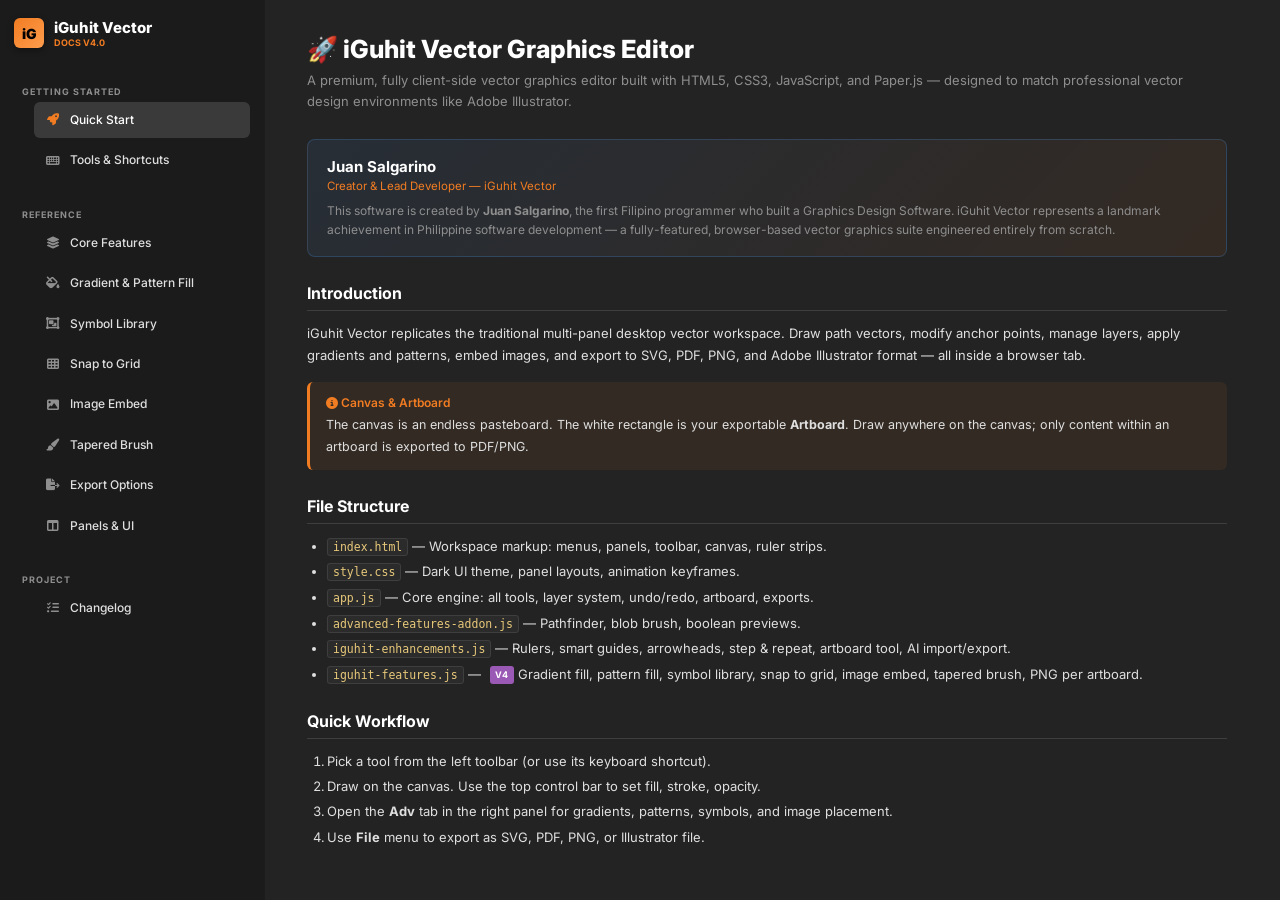
==== commit c864285a: "Add gradient tool, and fix the auto refresh issue." ====
--- a/docs.html
+++ b/docs.html
@@ -3,575 +3,506 @@
 <head>
     <meta charset="UTF-8">
     <meta name="viewport" content="width=device-width, initial-scale=1.0">
-    <title>iGuhit Vector — Documentation & Tutorials</title>
+    <title>iGuhit Vector — Documentation v4.0</title>
     <link href="https://fonts.googleapis.com/css2?family=Inter:wght@300;400;500;600;700;800&display=swap" rel="stylesheet">
     <link rel="stylesheet" href="https://cdnjs.cloudflare.com/ajax/libs/font-awesome/6.4.0/css/all.min.css">
     <style>
         :root {
-            --color-bg-darker: #1b1b1b;
-            --color-bg-dark: #232323;
-            --color-bg-panel: #2b2b2b;
-            --color-bg-panel-hover: #353535;
-            --color-bg-active: #3a3a3a;
-            --color-text-bright: #ffffff;
-            --color-text-main: #dfdfdf;
-            --color-text-muted: #8e8e8e;
-            --color-border-dark: #1c1c1c;
-            --color-border-light: #3e3e3e;
-            --color-accent: #f17c22;
-            --color-accent-hover: #ff9d4d;
-            --color-accent-blue: #4a90e2;
-            --color-danger: #d9534f;
+            --bg-dark: #232323; --bg-darker: #1b1b1b; --bg-panel: #2b2b2b;
+            --bg-active: #3a3a3a; --text: #dfdfdf; --muted: #8e8e8e;
+            --border: #3e3e3e; --border-dark: #1c1c1c;
+            --accent: #f17c22; --accent-blue: #4a90e2; --danger: #d9534f;
+            --green: #2ecc71;
         }
         *, *::before, *::after { box-sizing: border-box; margin: 0; padding: 0; }
-        body {
-            font-family: 'Inter', system-ui, -apple-system, sans-serif;
-            background-color: var(--color-bg-dark);
-            color: var(--color-text-main);
-            display: flex; height: 100vh; overflow: hidden;
-        }
+        body { font-family: 'Inter', system-ui, sans-serif; background: var(--bg-dark); color: var(--text); display: flex; height: 100vh; overflow: hidden; }
+
         /* ── Sidebar ── */
-        .sidebar {
-            width: 270px; background-color: var(--color-bg-darker);
-            border-right: 1px solid var(--color-border-dark);
-            display: flex; flex-direction: column; padding: 20px 16px; flex-shrink: 0;
-            overflow-y: auto;
-        }
-        .logo-section { display: flex; align-items: center; margin-bottom: 28px; }
-        .logo-icon {
-            background: linear-gradient(135deg, #f17c22 0%, #ff9d4d 100%);
-            color: #000; font-weight: 900; font-size: 15px;
-            width: 30px; height: 30px; display: flex; align-items: center; justify-content: center;
-            border-radius: 6px; margin-right: 10px; letter-spacing: -0.5px;
-            box-shadow: 0 2px 5px rgba(0,0,0,0.4);
-        }
-        .logo-text { font-weight: 800; font-size: 16px; color: #fff; letter-spacing: -0.5px; }
-        .logo-tag { font-size: 9px; color: var(--color-accent); text-transform: uppercase; font-weight: 700; }
-        .nav-group-label {
-            font-size: 9px; font-weight: 700; text-transform: uppercase; letter-spacing: 1px;
-            color: var(--color-text-muted); padding: 14px 8px 6px; margin-top: 4px;
-        }
-        .nav-list { list-style: none; display: flex; flex-direction: column; gap: 2px; }
-        .nav-item {
-            padding: 9px 12px; border-radius: 6px; cursor: pointer;
-            font-weight: 500; font-size: 12.5px; color: var(--color-text-main);
-            transition: all 0.15s; display: flex; align-items: center; gap: 10px;
-        }
-        .nav-item i { font-size: 13px; width: 18px; text-align: center; color: var(--color-text-muted); }
-        .nav-item:hover { background-color: var(--color-bg-panel); color: #fff; }
-        .nav-item:hover i { color: var(--color-accent); }
-        .nav-item.active { background-color: var(--color-bg-active); color: #fff; }
-        .nav-item.active i { color: var(--color-accent); }
+        .sidebar { width: 265px; background: var(--bg-darker); border-right: 1px solid var(--border-dark); display: flex; flex-direction: column; padding: 18px 14px; flex-shrink: 0; overflow-y: auto; gap: 0; }
+        .logo-wrap { display: flex; align-items: center; gap: 10px; margin-bottom: 24px; }
+        .logo-icon { background: linear-gradient(135deg,#f17c22,#ff9d4d); color:#000; font-weight:900; font-size:14px; width:30px; height:30px; display:flex; align-items:center; justify-content:center; border-radius:6px; box-shadow:0 2px 6px rgba(0,0,0,.4); }
+        .logo-text { font-weight:800; font-size:15px; color:#fff; }
+        .logo-sub  { font-size:9px; color:var(--accent); text-transform:uppercase; font-weight:700; }
+        .nav-label { font-size:9px; font-weight:700; text-transform:uppercase; letter-spacing:1px; color:var(--muted); padding:14px 8px 5px; }
+        .nav-list  { list-style:none; display:flex; flex-direction:column; gap:1px; }
+        .nav-item  { padding:8px 11px; border-radius:6px; cursor:pointer; font-size:12px; font-weight:500; color:var(--text); display:flex; align-items:center; gap:9px; transition:all .12s; }
+        .nav-item i { font-size:12px; width:16px; text-align:center; color:var(--muted); }
+        .nav-item:hover { background:var(--bg-panel); color:#fff; }
+        .nav-item:hover i { color:var(--accent); }
+        .nav-item.active { background:var(--bg-active); color:#fff; }
+        .nav-item.active i { color:var(--accent); }
+
         /* ── Content ── */
-        .content-container { flex: 1; overflow-y: auto; padding: 36px 44px; }
-        .doc-section { display: none; max-width: 900px; }
-        .doc-section.active { display: block; }
-        h1 { font-size: 26px; font-weight: 800; color: #fff; margin-bottom: 8px; }
-        .subtitle { font-size: 13.5px; color: var(--color-text-muted); margin-bottom: 28px; line-height: 1.6; }
-        h2 { font-size: 17px; font-weight: 700; color: #fff; margin: 28px 0 12px; border-bottom: 1px solid var(--color-border-light); padding-bottom: 8px; }
-        h3 { font-size: 14px; font-weight: 600; color: var(--color-accent); margin: 20px 0 8px; }
-        p { font-size: 13px; line-height: 1.7; color: var(--color-text-main); margin-bottom: 12px; }
-        ul, ol { padding-left: 20px; margin-bottom: 14px; }
-        li { font-size: 13px; line-height: 1.7; color: var(--color-text-main); margin-bottom: 4px; }
-        a { color: var(--color-accent); text-decoration: none; }
-        a:hover { text-decoration: underline; }
-        /* Alert box */
-        .alert-box {
-            background: linear-gradient(135deg, rgba(241,124,34,0.1), rgba(241,124,34,0.04));
-            border: 1px solid rgba(241,124,34,0.35); border-left: 3px solid var(--color-accent);
-            border-radius: 6px; padding: 14px 16px; margin: 18px 0;
-        }
-        .alert-box h4 { font-size: 12.5px; font-weight: 600; color: var(--color-accent); margin-bottom: 5px; }
-        .alert-box p { margin: 0; font-size: 12.5px; }
-        .alert-blue {
-            background: rgba(74,144,226,0.08); border: 1px solid rgba(74,144,226,0.3);
-            border-left: 3px solid var(--color-accent-blue);
-        }
-        .alert-blue h4 { color: var(--color-accent-blue); }
-        /* Keyboard badge */
-        .kbd-badge {
-            display: inline-flex; align-items: center; justify-content: center;
-            background: var(--color-bg-panel); border: 1px solid var(--color-border-light);
-            border-radius: 4px; padding: 1px 6px; font-size: 10.5px; font-weight: 600;
-            color: var(--color-text-bright); font-family: monospace;
-            box-shadow: 0 1px 0 var(--color-border-dark);
-        }
-        /* Shortcut table */
-        .shortcut-table { width: 100%; border-collapse: collapse; margin: 16px 0; font-size: 12.5px; }
-        .shortcut-table thead tr { background: var(--color-bg-panel); }
-        .shortcut-table th { padding: 10px 12px; text-align: left; color: var(--color-text-muted); font-weight: 600; font-size: 11px; text-transform: uppercase; letter-spacing: 0.5px; border-bottom: 1px solid var(--color-border-light); }
-        .shortcut-table td { padding: 10px 12px; border-bottom: 1px solid var(--color-border-dark); vertical-align: top; }
-        .shortcut-table tr:hover td { background: var(--color-bg-panel); }
-        .shortcut-table td:first-child { color: var(--color-accent); font-size: 15px; text-align: center; }
+        .content { flex:1; overflow-y:auto; padding:34px 42px; }
+        .doc-section { display:none; max-width:920px; }
+        .doc-section.active { display:block; }
+        h1 { font-size:25px; font-weight:800; color:#fff; margin-bottom:6px; }
+        .subtitle { font-size:13px; color:var(--muted); margin-bottom:26px; line-height:1.65; }
+        h2 { font-size:16px; font-weight:700; color:#fff; margin:26px 0 11px; border-bottom:1px solid var(--border); padding-bottom:7px; }
+        h3 { font-size:13.5px; font-weight:600; color:var(--accent); margin:18px 0 7px; }
+        p  { font-size:13px; line-height:1.7; color:var(--text); margin-bottom:11px; }
+        ul, ol { padding-left:20px; margin-bottom:13px; }
+        li { font-size:13px; line-height:1.7; margin-bottom:3px; }
+        code { background:var(--bg-panel); border:1px solid var(--border); border-radius:3px; padding:1px 5px; font-size:11.5px; font-family:monospace; color:#e8c97a; }
+        a  { color:var(--accent); text-decoration:none; }
+        a:hover { text-decoration:underline; }
+
+        /* Alerts */
+        .alert { border-radius:6px; padding:13px 16px; margin:16px 0; border-left:3px solid var(--accent); background:rgba(241,124,34,.07); }
+        .alert h4 { font-size:12px; font-weight:600; color:var(--accent); margin-bottom:4px; }
+        .alert p  { margin:0; font-size:12.5px; }
+        .alert.blue { border-left-color:var(--accent-blue); background:rgba(74,144,226,.07); }
+        .alert.blue h4 { color:var(--accent-blue); }
+        .alert.green { border-left-color:var(--green); background:rgba(46,204,113,.07); }
+        .alert.green h4 { color:var(--green); }
+
+        /* Badges */
+        .kbd { display:inline-flex; align-items:center; background:var(--bg-panel); border:1px solid var(--border); border-radius:4px; padding:1px 6px; font-size:10px; font-weight:600; color:#fff; font-family:monospace; box-shadow:0 1px 0 var(--border-dark); }
+        .badge { display:inline-block; font-size:9px; font-weight:700; padding:1px 5px; border-radius:3px; text-transform:uppercase; letter-spacing:.5px; margin-left:5px; vertical-align:middle; }
+        .badge.new  { background:var(--accent); color:#000; }
+        .badge.fix  { background:var(--accent-blue); color:#fff; }
+        .badge.v4   { background:#9b59b6; color:#fff; }
+
+        /* Tables */
+        .tbl { width:100%; border-collapse:collapse; margin:14px 0; font-size:12.5px; }
+        .tbl thead tr { background:var(--bg-panel); }
+        .tbl th { padding:9px 11px; text-align:left; color:var(--muted); font-size:10.5px; font-weight:600; text-transform:uppercase; letter-spacing:.4px; border-bottom:1px solid var(--border); }
+        .tbl td { padding:9px 11px; border-bottom:1px solid var(--border-dark); vertical-align:top; }
+        .tbl tr:hover td { background:rgba(255,255,255,.02); }
+        .tbl td:first-child { color:var(--accent); font-size:16px; text-align:center; width:48px; }
+
         /* Feature grid */
-        .feature-grid { display: grid; grid-template-columns: 1fr 1fr; gap: 18px; margin: 22px 0; }
-        .feature-card {
-            background: var(--color-bg-darker); border: 1px solid var(--color-border-dark);
-            padding: 18px; border-radius: 8px; transition: border-color 0.2s;
-        }
-        .feature-card:hover { border-color: var(--color-border-light); }
-        .feature-card i { font-size: 22px; color: var(--color-accent); margin-bottom: 10px; display: block; }
-        .feature-card h4 { font-size: 13.5px; font-weight: 600; color: #fff; margin-bottom: 7px; }
-        .feature-card p { font-size: 12px; line-height: 1.55; color: var(--color-text-muted); margin: 0; }
-        /* New badge */
-        .badge-new {
-            display: inline-block; background: var(--color-accent); color: #000;
-            font-size: 9px; font-weight: 700; padding: 1px 5px; border-radius: 3px;
-            text-transform: uppercase; letter-spacing: 0.5px; margin-left: 6px; vertical-align: middle;
-        }
-        .badge-fix {
-            display: inline-block; background: var(--color-accent-blue); color: #fff;
-            font-size: 9px; font-weight: 700; padding: 1px 5px; border-radius: 3px;
-            text-transform: uppercase; letter-spacing: 0.5px; margin-left: 6px; vertical-align: middle;
-        }
-        /* Task list */
-        .task-list { list-style: none; display: flex; flex-direction: column; gap: 8px; margin: 16px 0; }
-        .task-item { display: flex; align-items: flex-start; gap: 12px; padding: 12px 14px; background: var(--color-bg-darker); border: 1px solid var(--color-border-dark); border-radius: 7px; }
-        .task-item.completed .task-checkbox i { color: #2ecc71; }
-        .task-item.new-feature .task-checkbox i { color: var(--color-accent); }
-        .task-checkbox i { font-size: 16px; flex-shrink: 0; margin-top: 1px; }
-        .task-content { display: flex; flex-direction: column; gap: 2px; }
-        .task-title { font-size: 13px; font-weight: 600; color: #fff; }
-        .task-desc { font-size: 11.5px; color: var(--color-text-muted); line-height: 1.5; }
+        .feat-grid { display:grid; grid-template-columns:1fr 1fr; gap:16px; margin:20px 0; }
+        .feat-card { background:var(--bg-darker); border:1px solid var(--border-dark); padding:16px; border-radius:8px; transition:border-color .15s; }
+        .feat-card:hover { border-color:var(--border); }
+        .feat-card i { font-size:20px; color:var(--accent); margin-bottom:8px; display:block; }
+        .feat-card h4 { font-size:13px; font-weight:600; color:#fff; margin-bottom:6px; }
+        .feat-card p  { font-size:11.5px; line-height:1.55; color:var(--muted); margin:0; }
+
+        /* Dev log */
+        .log-list { list-style:none; display:flex; flex-direction:column; gap:7px; margin:14px 0; }
+        .log-item { display:flex; align-items:flex-start; gap:11px; padding:11px 13px; background:var(--bg-darker); border:1px solid var(--border-dark); border-radius:7px; }
+        .log-icon { font-size:15px; flex-shrink:0; margin-top:1px; }
+        .log-icon.done  { color:var(--green); }
+        .log-icon.new   { color:var(--accent); }
+        .log-icon.fix   { color:var(--accent-blue); }
+        .log-body { display:flex; flex-direction:column; gap:2px; }
+        .log-title { font-size:12.5px; font-weight:600; color:#fff; }
+        .log-desc  { font-size:11px; color:var(--muted); line-height:1.5; }
+
         /* Credit box */
-        .credit-box {
-            background: linear-gradient(135deg, rgba(74,144,226,0.1), rgba(241,124,34,0.08));
-            border: 1px solid rgba(74,144,226,0.25); border-radius: 8px; padding: 18px 20px; margin: 20px 0;
-        }
-        .credit-box .name { font-size: 15px; font-weight: 700; color: #fff; }
-        .credit-box .title { font-size: 12px; color: var(--color-accent); margin-top: 3px; }
-        .credit-box .desc { font-size: 12px; color: var(--color-text-muted); margin-top: 8px; line-height: 1.6; }
-        /* Scrollbars */
-        ::-webkit-scrollbar { width: 7px; height: 7px; }
-        ::-webkit-scrollbar-track { background: var(--color-bg-darker); }
-        ::-webkit-scrollbar-thumb { background: #444; border-radius: 4px; }
-        ::-webkit-scrollbar-thumb:hover { background: #555; }
+        .credit { background:linear-gradient(135deg,rgba(74,144,226,.1),rgba(241,124,34,.08)); border:1px solid rgba(74,144,226,.25); border-radius:8px; padding:17px 19px; margin:18px 0; }
+        .credit .name  { font-size:15px; font-weight:700; color:#fff; }
+        .credit .title { font-size:11.5px; color:var(--accent); margin-top:3px; }
+        .credit .desc  { font-size:12px; color:var(--muted); margin-top:8px; line-height:1.6; }
+
+        /* Scrollbar */
+        ::-webkit-scrollbar { width:6px; } ::-webkit-scrollbar-track { background:var(--bg-darker); } ::-webkit-scrollbar-thumb { background:#444; border-radius:3px; }
     </style>
 </head>
 <body>
-
-<div class="sidebar">
-    <div class="logo-section">
+<nav class="sidebar">
+    <div class="logo-wrap">
         <div class="logo-icon">iG</div>
-        <div>
-            <div class="logo-text">iGuhit Vector</div>
-            <div class="logo-tag">Documentation v3.0</div>
-        </div>
-    </div>
-    <div class="nav-group-label">Getting Started</div>
+        <div><div class="logo-text">iGuhit Vector</div><div class="logo-sub">Docs v4.0</div></div>
+    </div>
+
+    <div class="nav-label">Getting Started</div>
     <ul class="nav-list">
         <li class="nav-item active" onclick="go('quickstart')"><i class="fa-solid fa-rocket"></i> Quick Start</li>
-        <li class="nav-item" onclick="go('shortcuts')"><i class="fa-solid fa-keyboard"></i> Tools & Shortcuts</li>
-    </ul>
-    <div class="nav-group-label">Reference</div>
+        <li class="nav-item" onclick="go('shortcuts')"><i class="fa-solid fa-keyboard"></i> Tools &amp; Shortcuts</li>
+    </ul>
+
+    <div class="nav-label">Reference</div>
     <ul class="nav-list">
-        <li class="nav-item" onclick="go('features')"><i class="fa-solid fa-wand-magic-sparkles"></i> Core Features</li>
-        <li class="nav-item" onclick="go('new-features')"><i class="fa-solid fa-star"></i> New Features</li>
-        <li class="nav-item" onclick="go('panels')"><i class="fa-solid fa-table-columns"></i> Panels & UI</li>
-    </ul>
-    <div class="nav-group-label">Project</div>
+        <li class="nav-item" onclick="go('core')"><i class="fa-solid fa-layer-group"></i> Core Features</li>
+        <li class="nav-item" onclick="go('fills')"><i class="fa-solid fa-fill-drip"></i> Gradient &amp; Pattern Fill</li>
+        <li class="nav-item" onclick="go('symbols')"><i class="fa-solid fa-object-group"></i> Symbol Library</li>
+        <li class="nav-item" onclick="go('grid')"><i class="fa-solid fa-table-cells"></i> Snap to Grid</li>
+        <li class="nav-item" onclick="go('image')"><i class="fa-solid fa-image"></i> Image Embed</li>
+        <li class="nav-item" onclick="go('tapered')"><i class="fa-solid fa-paintbrush"></i> Tapered Brush</li>
+        <li class="nav-item" onclick="go('export')"><i class="fa-solid fa-file-export"></i> Export Options</li>
+        <li class="nav-item" onclick="go('panels')"><i class="fa-solid fa-table-columns"></i> Panels &amp; UI</li>
+    </ul>
+
+    <div class="nav-label">Project</div>
     <ul class="nav-list">
-        <li class="nav-item" onclick="go('tasks')"><i class="fa-solid fa-list-check"></i> Development Log</li>
-    </ul>
-</div>
-
-<div class="content-container">
-
-    <!-- ═══════════════════════════════════════════════════════ -->
-    <!-- QUICK START -->
-    <!-- ═══════════════════════════════════════════════════════ -->
-    <section id="quickstart" class="doc-section active">
-        <h1>🚀 iGuhit Vector Graphics Editor</h1>
-        <p class="subtitle">A premium, fully client-side vector graphics editor built with HTML5, CSS3, JavaScript, and Paper.js — designed to match professional vector design environments like Adobe Illustrator.</p>
-
-        <div class="credit-box">
-            <div class="name">Juan Salgarino</div>
-            <div class="title">Creator & Lead Developer — iGuhit Vector</div>
-            <div class="desc">
-                This software is created by <strong>Juan Salgarino</strong>, the first Filipino programmer who built a Graphics Design Software.
-                iGuhit Vector represents a landmark achievement in Philippine software development — a fully-featured, browser-based vector graphics suite engineered entirely from scratch.
-            </div>
-        </div>
-
-        <h2>Introduction</h2>
-        <p>Welcome to <strong>iGuhit Vector</strong>! This application replicates the traditional multi-panel desktop workspace. You can draw path vectors, modify control anchor points, manage complex layer hierarchies, and style layouts using advanced fills, strokes, and effects.</p>
-
-        <div class="alert-box">
-            <h4><i class="fa-solid fa-circle-info"></i> Canvas & Artboard</h4>
-            <p>The canvas acts as an endless pasteboard. The white rectangle represents your exportable <strong>Artboard</strong>. Draw anywhere — on or off-artboard — and zoom/pan freely just like in professional vector suites.</p>
-        </div>
-
-        <h2>File Structure</h2>
-        <ul>
-            <li><strong>index.html</strong> — Workspace markup: menus, panels, toolbar, canvas container.</li>
-            <li><strong>style.css</strong> — Dark UI theme, input styles, panel layouts, animation keyframes.</li>
-            <li><strong>app.js</strong> — Core engine: tools, mouse handlers, layer system, undo/redo, exports.</li>
-            <li><strong>advanced-features-addon.js</strong> — Pathfinder operations, blob brush, boolean previews.</li>
-            <li><strong>iguhit-enhancements.js</strong> — Rulers, smart guides, arrowheads, step &amp; repeat, artboard tool, AI import/export.</li>
-        </ul>
-
-        <h2>Running the App</h2>
-        <p>The app runs 100% client-side. Serve from a local server or open <code>index.html</code> directly in a modern browser (Chrome / Edge recommended for best Paper.js performance).</p>
-        <p>Local server: <a href="http://localhost:8000" target="_blank">http://localhost:8000</a></p>
-
-        <h2>Quick Workflow</h2>
-        <ol>
-            <li>Select a tool from the left toolbar (or press its keyboard shortcut).</li>
-            <li>Draw on the canvas. Use the control bar at the top to set fill, stroke, and opacity.</li>
-            <li>Switch to the <strong>Selection Tool (V)</strong> to move and transform objects.</li>
-            <li>Use <strong>File → Export SVG / PNG / PDF</strong> to save your work.</li>
-        </ol>
-    </section>
-
-    <!-- ═══════════════════════════════════════════════════════ -->
-    <!-- TOOLS & SHORTCUTS -->
-    <!-- ═══════════════════════════════════════════════════════ -->
-    <section id="shortcuts" class="doc-section">
-        <h1>🛠️ Tools & Keyboard Shortcuts</h1>
-        <p class="subtitle">Select tools from the left toolbar or activate them instantly with keyboard shortcuts.</p>
-
-        <table class="shortcut-table">
-            <thead>
-                <tr>
-                    <th style="width:56px;">Icon</th>
-                    <th>Tool Name</th>
-                    <th style="width:110px;">Shortcut</th>
-                    <th>Description</th>
-                </tr>
-            </thead>
-            <tbody>
-                <tr>
-                    <td><i class="fa-solid fa-arrow-pointer"></i></td>
-                    <td><strong>Selection Tool</strong></td>
-                    <td><span class="kbd-badge">V</span></td>
-                    <td>Click to select shapes. Drag bounding-box handles to scale. Drag outside handles to rotate. Drag empty canvas to marquee-select multiple objects.</td>
-                </tr>
-                <tr>
-                    <td><i class="fa-solid fa-location-arrow" style="transform:rotate(-45deg)"></i></td>
-                    <td><strong>Direct Selection</strong></td>
-                    <td><span class="kbd-badge">A</span></td>
-                    <td>Select and move individual anchor points and Bezier handles on paths. Use the Segment Type buttons in the control bar to set smooth, corner, handle-in, or handle-out modes.</td>
-                </tr>
-                <tr>
-                    <td><i class="fa-solid fa-crop-alt"></i></td>
-                    <td><strong>Artboard Tool</strong> <span class="badge-new">New</span></td>
-                    <td><span class="kbd-badge">Shift+A</span></td>
-                    <td>Click on any artboard to select it (highlighted in orange). Press <span class="kbd-badge">Delete</span> or use the Delete button in the control bar to remove secondary artboards. The main artboard cannot be deleted.</td>
-                </tr>
-                <tr>
-                    <td><i class="fa-solid fa-pen-nib"></i></td>
-                    <td><strong>Pen Tool</strong></td>
-                    <td><span class="kbd-badge">P</span></td>
-                    <td>Click to place anchor points. Drag to extend Bezier curve handles. Click the first anchor to close the path. Press <span class="kbd-badge">Enter</span> to finish an open path.</td>
-                </tr>
-                <tr>
-                    <td><i class="fa-solid fa-font"></i></td>
-                    <td><strong>Type Tool</strong></td>
-                    <td><span class="kbd-badge">T</span></td>
-                    <td>Click anywhere to place a text block. Set Font Family, Font Size, Weight, and Style in the control bar before or after placing text. Selecting a text object syncs the control bar automatically.</td>
-                </tr>
-                <tr>
-                    <td><i class="fa-solid fa-slash"></i></td>
-                    <td><strong>Line Tool</strong></td>
-                    <td><span class="kbd-badge">\</span></td>
-                    <td>Click and drag to draw a straight line segment between two points.</td>
-                </tr>
-                <tr>
-                    <td><i class="fa-regular fa-square"></i></td>
-                    <td><strong>Rectangle Tool</strong></td>
-                    <td><span class="kbd-badge">M</span></td>
-                    <td>Drag to draw rectangles. Hold <span class="kbd-badge">Shift</span> for a perfect square. Click without dragging to open a size dialog with exact dimensions. Use the Corner Radius inputs in the control bar to round individual corners (Adobe Illustrator style).</td>
-                </tr>
-                <tr>
-                    <td><i class="fa-regular fa-circle"></i></td>
-                    <td><strong>Ellipse Tool</strong></td>
-                    <td><span class="kbd-badge">L</span></td>
-                    <td>Drag to draw ellipses. Hold <span class="kbd-badge">Shift</span> for a perfect circle. Click to open dimension dialog.</td>
-                </tr>
-                <tr>
-                    <td><i class="fa-solid fa-pencil"></i></td>
-                    <td><strong>Pencil / Brush</strong></td>
-                    <td><span class="kbd-badge">B</span> / <span class="kbd-badge">N</span></td>
-                    <td>Freehand drawing. Paths are smoothed automatically on mouse release.</td>
-                </tr>
-                <tr>
-                    <td><i class="fa-solid fa-eraser"></i></td>
-                    <td><strong>Eraser Tool</strong></td>
-                    <td><span class="kbd-badge">Shift+E</span></td>
-                    <td>Drag over paths to erase or carve them. Bug fixed — now works reliably for any number of erase operations without stopping.</td>
-                </tr>
-                <tr>
-                    <td><i class="fa-solid fa-arrows-rotate"></i></td>
-                    <td><strong>Rotate Tool</strong></td>
-                    <td><span class="kbd-badge">R</span></td>
-                    <td>Drag around the center pivot marker to rotate selected objects. You can also enter an angle in the Properties panel and click the Rotate button for a precise rotation.</td>
-                </tr>
-                <tr>
-                    <td><i class="fa-solid fa-diagram-project"></i></td>
-                    <td><strong>Shape Builder</strong></td>
-                    <td><span class="kbd-badge">Shift+M</span></td>
-                    <td>Click or drag over overlapping selected paths to merge them into a single united shape, similar to Illustrator's Shape Builder Tool.</td>
-                </tr>
-                <tr>
-                    <td><i class="fa-regular fa-hand"></i></td>
-                    <td><strong>Hand Tool</strong></td>
-                    <td><span class="kbd-badge">H</span> / <span class="kbd-badge">Space</span></td>
-                    <td>Pan the canvas. Hold <span class="kbd-badge">Space</span> from any tool to temporarily activate panning, release to return.</td>
-                </tr>
-                <tr>
-                    <td><i class="fa-solid fa-magnifying-glass"></i></td>
-                    <td><strong>Zoom Tool</strong></td>
-                    <td><span class="kbd-badge">Z</span></td>
-                    <td>Click to zoom in. Hold <span class="kbd-badge">Alt</span> and click to zoom out. Drag right to zoom in dynamically, drag left to zoom out.</td>
-                </tr>
-            </tbody>
-        </table>
-
-        <h2>General Keyboard Shortcuts</h2>
-        <table class="shortcut-table">
-            <thead><tr><th>Keys</th><th>Action</th></tr></thead>
-            <tbody>
-                <tr><td><span class="kbd-badge">Ctrl+Z</span></td><td>Undo</td></tr>
-                <tr><td><span class="kbd-badge">Ctrl+Y</span> / <span class="kbd-badge">Ctrl+Shift+Z</span></td><td>Redo</td></tr>
-                <tr><td><span class="kbd-badge">Ctrl+G</span></td><td>Group selected objects</td></tr>
-                <tr><td><span class="kbd-badge">Ctrl+Shift+G</span></td><td>Ungroup</td></tr>
-                <tr><td><span class="kbd-badge">Ctrl+D</span></td><td>Step & Repeat (or repeat last Step & Repeat)</td></tr>
-                <tr><td><span class="kbd-badge">Ctrl+R</span></td><td>Toggle Rulers</td></tr>
-                <tr><td><span class="kbd-badge">Ctrl+Shift+]</span></td><td>Bring to Front</td></tr>
-                <tr><td><span class="kbd-badge">Ctrl+Shift+[</span></td><td>Send to Back</td></tr>
-                <tr><td><span class="kbd-badge">Delete</span></td><td>Delete selected objects (or selected artboard when Artboard Tool active)</td></tr>
-                <tr><td><span class="kbd-badge">Alt+Drag</span></td><td>Duplicate while dragging</td></tr>
-                <tr><td><span class="kbd-badge">Shift+X</span></td><td>Swap Fill and Stroke colors</td></tr>
-                <tr><td><span class="kbd-badge">D</span></td><td>Reset to default colors</td></tr>
-            </tbody>
-        </table>
-    </section>
-
-    <!-- ═══════════════════════════════════════════════════════ -->
-    <!-- CORE FEATURES -->
-    <!-- ═══════════════════════════════════════════════════════ -->
-    <section id="features" class="doc-section">
-        <h1>🎨 Core Features</h1>
-        <p class="subtitle">The complete set of built-in capabilities in iGuhit Vector.</p>
-
-        <div class="feature-grid">
-            <div class="feature-card">
-                <i class="fa-solid fa-layer-group"></i>
-                <h4>Hierarchical Layer System</h4>
-                <p>Create and manage multiple layers. Each layer has its own visibility toggle (eye icon), lock state, color indicator, and expand/collapse children. Double-click a layer name to rename it inline.</p>
-            </div>
-            <div class="feature-card">
-                <i class="fa-solid fa-magnifying-glass-plus"></i>
-                <h4>Dynamic Zoom & Pan</h4>
-                <p>Drag the Zoom Tool right/left for continuous dynamic zoom. Use <span class="kbd-badge">Alt+Scroll</span> to zoom from any tool. Hold <span class="kbd-badge">Space</span> to pan temporarily without switching tools.</p>
-            </div>
-            <div class="feature-card">
-                <i class="fa-solid fa-pen-nib"></i>
-                <h4>Full Bezier Pen Tool</h4>
-                <p>Click to place corner points, drag to create curved handles. Close paths by clicking the starting anchor. Works identically to the Illustrator Pen Tool, including handle drag-out on placement.</p>
-            </div>
-            <div class="feature-card">
-                <i class="fa-solid fa-object-group"></i>
-                <h4>Pathfinder Operations</h4>
-                <p>Unite, Subtract, Intersect, and Exclude overlapping vector shapes using the Advanced panel. Boolean preview mode shows a transparent overlay before committing.</p>
-            </div>
-            <div class="feature-card">
-                <i class="fa-solid fa-clone"></i>
-                <h4>Alt-Drag Duplication</h4>
-                <p>Hold <span class="kbd-badge">Alt</span> while dragging selected objects to instantly duplicate them on mouse release. Works with the virtual modifier keypad for tablet/touch use.</p>
-            </div>
-            <div class="feature-card">
-                <i class="fa-solid fa-file-export"></i>
-                <h4>Multi-Format Export</h4>
-                <p>Export as SVG (editable), PNG (flat raster), PDF (artboard-bounded, one page per artboard), or Adobe Illustrator-compatible SVG. Import SVG and AI files directly.</p>
-            </div>
-            <div class="feature-card">
-                <i class="fa-solid fa-arrows-to-dot"></i>
-                <h4>Alignment System</h4>
-                <p>Align selected objects to the selection bounding box or to the artboard edges: left, center-H, right, top, center-V, and bottom alignment buttons in the control bar.</p>
-            </div>
-            <div class="feature-card">
-                <i class="fa-solid fa-rotate-left"></i>
-                <h4>Unlimited Undo / Redo</h4>
-                <p>Up to 30-step undo history (<span class="kbd-badge">Ctrl+Z</span>) and redo (<span class="kbd-badge">Ctrl+Y</span>). State is also autosaved to localStorage every 10 seconds and on page unload.</p>
-            </div>
-        </div>
-
-        <h2>Control Bar Properties</h2>
-        <ul>
-            <li><strong>Fill & Stroke</strong>: Color pickers + "No Fill / No Stroke" ban buttons. Click the toolbar color indicators to swap active focus between fill and stroke.</li>
-            <li><strong>Stroke Style</strong>: Solid or Dashed. Arrow start/end dropdowns: None, Triangle arrow, or Circle. Arrowheads are rendered as actual vector shapes on every path that has them set.</li>
-            <li><strong>Opacity</strong>: Range slider with live percentage display.</li>
-            <li><strong>Artboard Size & Unit</strong>: Set width, height, and unit (px, in, cm, mm). The ruler automatically displays in the selected unit with the correct scale.</li>
-            <li><strong>Math Expressions</strong>: Any numeric input field accepts math expressions (e.g. <code>100/3</code>, <code>12*4+5</code>). Press <span class="kbd-badge">Enter</span> to evaluate.</li>
-        </ul>
-    </section>
-
-    <!-- ═══════════════════════════════════════════════════════ -->
-    <!-- NEW FEATURES -->
-    <!-- ═══════════════════════════════════════════════════════ -->
-    <section id="new-features" class="doc-section">
-        <h1>⭐ New & Enhanced Features</h1>
-        <p class="subtitle">All features added and fixed in the latest update (v3.0).</p>
-
-        <h2>Rulers <span class="badge-new">New</span></h2>
-        <p>Horizontal and vertical rulers now border the canvas workspace. Ruler tick marks, labels, and minor ticks all automatically match the currently selected artboard unit — pixels, inches, centimeters, or millimeters — scaled to the correct PPI. Toggle rulers on/off with <span class="kbd-badge">Ctrl+R</span> or <strong>View → Toggle Rulers</strong>. Rulers update live as you zoom and pan.</p>
-
-        <h2>Smart Guides <span class="badge-new">New</span></h2>
-        <p>When dragging objects, magenta guide lines snap and appear when an object's edge or center aligns with any other object's edge or center, and with the artboard edges. Guides are rendered as SVG lines directly over the canvas for guaranteed visibility. Snapping auto-clears after 700ms. Toggle via <strong>View → Toggle Smart Guides</strong>.</p>
-
-        <div class="alert-box alert-blue">
-            <h4><i class="fa-solid fa-lightbulb"></i> Tip</h4>
-            <p>Smart Guides snap to left, center-X, right, top, center-Y, and bottom edges of all visible objects and the artboard simultaneously.</p>
-        </div>
-
-        <h2>Type Tool — Font Controls <span class="badge-fix">Fixed</span></h2>
-        <p>When the Type Tool is active, the control bar now correctly shows: <strong>Font Family</strong> (13 system fonts), <strong>Font Size</strong>, <strong>Font Weight</strong> (Light / Regular / Semibold / Bold / Black), and <strong>Font Style</strong> (Normal / Italic). Selecting an existing text object syncs all controls to that object's settings. Changing any control immediately updates the selected text.</p>
-
-        <h2>Corner Radius (Rectangle) <span class="badge-fix">Fixed</span></h2>
-        <p>When the Rectangle Tool is active or any path is selected, the control bar shows four corner radius inputs (TL, TR, BR, BL) with a Link toggle button. When linked, all four corners update together. Unlink to set individual radii. Uses Adobe Illustrator's Bezier approximation for circular arcs (<code>k = 0.5523</code>). Corner data is stored on the path and re-synced when the object is re-selected. Supports math expressions.</p>
-
-        <h2>Direct Selection — Segment Type Buttons <span class="badge-fix">Fixed</span></h2>
-        <p>When the Direct Selection Tool is active, the control bar shows four segment-type buttons:</p>
-        <ul>
-            <li><strong>Smooth</strong> — Applies catmull-rom smooth handles to selected segments</li>
-            <li><strong>Corner</strong> — Removes both handles, creating a sharp corner point</li>
-            <li><strong>← In</strong> — Keeps the in-handle, zeros out the out-handle</li>
-            <li><strong>Out →</strong> — Keeps the out-handle, zeros out the in-handle</li>
-        </ul>
-
-        <h2>Artboard Tool <span class="badge-new">New</span></h2>
-        <p>Press <span class="kbd-badge">Shift+A</span> or click the Artboard Tool in the toolbar. Click any artboard on the canvas to select it — it highlights in orange. Press <span class="kbd-badge">Delete</span> or click the Delete button in the control bar to remove secondary artboards. The main artboard is protected from deletion. <strong>Selection persists across tool switches</strong> — switching to another tool and back to the Artboard Tool remembers the last selected artboard.</p>
-
-        <h2>Add New Artboard <span class="badge-fix">Fixed</span></h2>
-        <p>Clicking <strong>Add New Artboard</strong> in the Advanced panel now creates only the artboard visual — no rogue path object is created in the draw layer. New artboards are placed in a grid layout with proper spacing.</p>
-
-        <h2>Layer Radio Button & Visibility Toggle <span class="badge-fix">Fixed</span></h2>
-        <p>Each layer row in the Layers panel now shows a <strong>radio-style circle</strong> on the left. Click it to select all items in that layer; click again to deselect all. The eye icon on every layer toggles visibility — clicking it hides/shows all objects in that layer at once.</p>
-
-        <h2>Layer Rename on Double-Click <span class="badge-new">New</span></h2>
-        <p>Double-click any layer name in the Layers panel to make it editable inline. Press <span class="kbd-badge">Enter</span> or click away to save. The name updates on the Paper.js layer object immediately.</p>
-
-        <h2>Adobe Illustrator Import & Export <span class="badge-new">New</span></h2>
-        <ul>
-            <li><strong>File → Import Illustrator (.ai / .svg)</strong> — Opens a file picker for <code>.ai</code> and <code>.svg</code> files. Modern AI files (CS3+) are SVG internally and import as fully editable paths.</li>
-            <li><strong>File → Export as Illustrator (.svg)</strong> — Exports your artwork as an SVG with full Adobe Illustrator-compatible XML namespaces (<code>xmlns:a</code>, <code>sfw</code> metadata block, <code>xml:space="preserve"</code>) that Illustrator opens as an editable document.</li>
-        </ul>
-
-        <h2>PDF Export — Artboard-Bounded, Single Download <span class="badge-fix">Fixed</span></h2>
-        <p>PDF export now renders only the artboard region (not the full canvas) by projecting artboard coordinates to screen pixels and drawing just that region. Multiple artboards each get their own PDF page at the correct dimensions. <strong>Duplicate download bug fixed</strong> — there is now exactly one event listener wired to the export button.</p>
-
-        <h2>Cropmarks <span class="badge-fix">Fixed</span></h2>
-        <p>Generate cropmarks (<strong>Object → Create Cropmarks</strong>) from any selected object. Cropmarks match Adobe Illustrator's spec: 0.25pt black strokes, 8.5pt gap, 14pt length, placed at all four corners. All eight lines are automatically grouped into a single named group ("Crop Marks") so your layer list stays clean.</p>
-
-        <h2>Arrowheads <span class="badge-fix">Fixed</span></h2>
-        <p>Arrow Start and Arrow End dropdowns in the control bar now draw actual vector arrowheads (filled triangles or circles) at the endpoints of any path that has them set. Arrowheads update on every view redraw and sync correctly when you select a path that already has arrow data.</p>
-
-        <h2>Step & Repeat <span class="badge-new">New</span></h2>
-        <p>Found in the <strong>Properties panel</strong>. Select one or more objects, set a Count, ΔX (horizontal offset), and ΔY (vertical offset), then click <strong>Step & Repeat</strong>. The selected objects are duplicated <em>Count</em> times with each copy offset by ΔX/ΔY from the previous. Press <span class="kbd-badge">Ctrl+D</span> to repeat the last Step & Repeat operation, or click <strong>Repeat Last</strong>.</p>
-
-        <h2>Button Animations & Sound Effects <span class="badge-new">New</span></h2>
-        <p>Every button in the application shows a ripple wave animation on click. A Web Audio API synthesizer plays a unique tone per button type: tool buttons play a descending sine sweep, action buttons play a rising triangle tone. No audio files required.</p>
-
-        <h2>Math Expression Evaluator <span class="badge-new">New</span></h2>
-        <p>Type any math expression into any numeric input field and press <span class="kbd-badge">Enter</span> to evaluate it: <code>100/3</code>, <code>24*2+4</code>, <code>(50+30)*2</code>. Works in stroke width, font size, corner radius, transform fields, artboard dimensions, and all other inputs.</p>
-    </section>
-
-    <!-- ═══════════════════════════════════════════════════════ -->
-    <!-- PANELS & UI -->
-    <!-- ═══════════════════════════════════════════════════════ -->
-    <section id="panels" class="doc-section">
-        <h1>📐 Panels & UI Reference</h1>
-        <p class="subtitle">Every panel, tab, and control area explained.</p>
-
-        <h2>Right Sidebar Tabs</h2>
-        <p>The right sidebar has four tabs, toggled by clicking the tab button or the icon strip on the far right:</p>
-        <ul>
-            <li><strong>Layers</strong> — Layer hierarchy with expand/collapse, visibility, lock, rename, radio (select-all), and layer target.</li>
-            <li><strong>Properties</strong> — Transform (X, Y, W, H), Stroke Cap/Join, Dash Array, Rotate, Flip, Duplicate, and <strong>Step & Repeat</strong>.</li>
-            <li><strong>Swatches</strong> — Predefined color palette. Click a swatch to apply to the active fill or stroke.</li>
-            <li><strong>Advanced</strong> — Pathfinder (Unite, Subtract, Intersect, Exclude), Path Operations (Offset, Expand, Live Corners), Boolean Preview, and Add New Artboard.</li>
-        </ul>
-
-        <h2>Control Bar (Top)</h2>
-        <p>The control bar is context-sensitive and shows different groups depending on the active tool and selection:</p>
-        <ul>
-            <li><strong>Type Tool active / text selected</strong>: Font Family, Size, Weight, Style</li>
-            <li><strong>Rect Tool active / path selected</strong>: Corner Radius (TL/TR/BR/BL) with Link toggle</li>
-            <li><strong>Direct Select Tool active</strong>: Segment Type buttons (Smooth, Corner, ←In, Out→)</li>
-            <li><strong>Artboard Tool active</strong>: Selected artboard name + Delete button</li>
-            <li><strong>Always visible</strong>: Fill, Stroke, Stroke Width, Stroke Style, Arrow Start/End, Opacity, Align, Artboard Size, PPI</li>
-        </ul>
-
-        <h2>Floating Virtual Modifier Keypad</h2>
-        <p>The draggable keypad in the bottom area provides toggleable <span class="kbd-badge">Ctrl</span>, <span class="kbd-badge">Alt</span>, and <span class="kbd-badge">Shift</span> keys. Useful for tablet, touchscreen, or single-hand input. Active modifiers glow orange. Drag the header to reposition.</p>
-
-        <h2>Status Bar (Bottom)</h2>
-        <p>Shows the active tool name, live cursor coordinates (updated on mouse move), canvas hints, and the zoom percentage input (editable — type a value and press Enter).</p>
-
-        <h2>Rulers</h2>
-        <p>Horizontal and vertical rulers are displayed at the top and left edges of the canvas viewport. Tick marks are labeled in the current artboard unit (px, in, cm, mm) and update as you zoom and pan. Toggle with <span class="kbd-badge">Ctrl+R</span>.</p>
-    </section>
-
-    <!-- ═══════════════════════════════════════════════════════ -->
-    <!-- DEVELOPMENT LOG -->
-    <!-- ═══════════════════════════════════════════════════════ -->
-    <section id="tasks" class="doc-section">
-        <h1>📋 Development Log</h1>
-        <p class="subtitle">Complete history of features built and fixed across all versions of iGuhit Vector.</p>
-
-        <h2>Version 3.0 — Latest</h2>
-        <ul class="task-list">
-            <li class="task-item new-feature"><span class="task-checkbox"><i class="fa-solid fa-circle-plus"></i></span><div class="task-content"><span class="task-title">Rulers with Unit Matching</span><span class="task-desc">Horizontal and vertical canvas rulers drawn on HTML5 canvas, tick marks and labels automatically match artboard unit (px/in/cm/mm) and PPI. Toggle Ctrl+R.</span></div></li>
-            <li class="task-item new-feature"><span class="task-checkbox"><i class="fa-solid fa-circle-plus"></i></span><div class="task-content"><span class="task-title">Smart Guides (SVG overlay)</span><span class="task-desc">Magenta snap lines appear over the canvas as SVG elements when dragging objects near edges or centers of other objects or the artboard. Guaranteed visible, auto-clears after 700ms.</span></div></li>
-            <li class="task-item new-feature"><span class="task-checkbox"><i class="fa-solid fa-circle-plus"></i></span><div class="task-content"><span class="task-title">Artboard Tool (Shift+A)</span><span class="task-desc">Click artboards to select (orange highlight), Delete key removes secondary artboards. Selection persists across tool switches.</span></div></li>
-            <li class="task-item new-feature"><span class="task-checkbox"><i class="fa-solid fa-circle-plus"></i></span><div class="task-content"><span class="task-title">Layer Radio Button + Visibility</span><span class="task-desc">Radio circle on each layer row: click to select all items, click again to deselect. Eye icon toggles layer-level visibility.</span></div></li>
-            <li class="task-item new-feature"><span class="task-checkbox"><i class="fa-solid fa-circle-plus"></i></span><div class="task-content"><span class="task-title">Layer Rename (Double-Click)</span><span class="task-desc">Double-click any layer name in the Layers panel to rename it inline. Enter or blur to save.</span></div></li>
-            <li class="task-item new-feature"><span class="task-checkbox"><i class="fa-solid fa-circle-plus"></i></span><div class="task-content"><span class="task-title">Step & Repeat (Ctrl+D)</span><span class="task-desc">Properties panel section with Count, ΔX, ΔY inputs. Duplicates selected objects N times with cumulative offsets. Ctrl+D repeats last action.</span></div></li>
-            <li class="task-item new-feature"><span class="task-checkbox"><i class="fa-solid fa-circle-plus"></i></span><div class="task-content"><span class="task-title">Adobe Illustrator Import & Export</span><span class="task-desc">File menu: Import AI/SVG (reads .ai as SVG), Export as Illustrator SVG (with adobe xmlns namespaces and sfw metadata).</span></div></li>
-            <li class="task-item completed"><span class="task-checkbox"><i class="fa-solid fa-circle-check"></i></span><div class="task-content"><span class="task-title">PDF Export Fix — Artboard-Only, Single Download</span><span class="task-desc">PDF now renders only the artboard region via projectToView coordinate mapping. Duplicate download bug fixed — exactly one listener.</span></div></li>
-            <li class="task-item completed"><span class="task-checkbox"><i class="fa-solid fa-circle-check"></i></span><div class="task-content"><span class="task-title">Cropmarks Fix — Grouped, AI-Style</span><span class="task-desc">Cropmarks are now grouped into a single named group ("Crop Marks") for a clean layer list. 0.25pt black strokes, 8.5pt gap, 14pt length.</span></div></li>
-            <li class="task-item completed"><span class="task-checkbox"><i class="fa-solid fa-circle-check"></i></span><div class="task-content"><span class="task-title">Arrowheads Fix</span><span class="task-desc">Arrow Start/End now draw actual filled triangle or circle vector shapes at path endpoints, redrawn on every view update.</span></div></li>
-            <li class="task-item completed"><span class="task-checkbox"><i class="fa-solid fa-circle-check"></i></span><div class="task-content"><span class="task-title">Eraser Bug Fix</span><span class="task-desc">Eraser uses a dedicated eraserPath variable instead of activePath, preventing tool-state corruption after 3+ erases.</span></div></li>
-            <li class="task-item completed"><span class="task-checkbox"><i class="fa-solid fa-circle-check"></i></span><div class="task-content"><span class="task-title">Control Bar Contextual Visibility Fix</span><span class="task-desc">Type, Corner, Direct-Select, and Artboard controls now show/hide correctly on every tool switch and selection change via patched onSelectionChanged.</span></div></li>
-            <li class="task-item completed"><span class="task-checkbox"><i class="fa-solid fa-circle-check"></i></span><div class="task-content"><span class="task-title">Add New Artboard Fix</span><span class="task-desc">No longer creates a rogue path item in the draw layer. Uses the proper artboard layer system exclusively.</span></div></li>
-            <li class="task-item completed"><span class="task-checkbox"><i class="fa-solid fa-circle-check"></i></span><div class="task-content"><span class="task-title">Advanced Panel → Sidebar Tab</span><span class="task-desc">Advanced Vector panel is now the "Adv" tab in the right sidebar, toggled like Layers/Properties/Swatches.</span></div></li>
-        </ul>
-
-        <h2>Version 2.0</h2>
-        <ul class="task-list">
-            <li class="task-item completed"><span class="task-checkbox"><i class="fa-solid fa-circle-check"></i></span><div class="task-content"><span class="task-title">Type Tool Font Controls</span><span class="task-desc">Font Family, Size, Weight, Style in control bar. Syncs from selected text objects.</span></div></li>
-            <li class="task-item completed"><span class="task-checkbox"><i class="fa-solid fa-circle-check"></i></span><div class="task-content"><span class="task-title">Rectangle Corner Radius</span><span class="task-desc">Per-corner radius inputs with link toggle. Bezier arc reconstruction (k=0.5523). Adobe Illustrator style.</span></div></li>
-            <li class="task-item completed"><span class="task-checkbox"><i class="fa-solid fa-circle-check"></i></span><div class="task-content"><span class="task-title">Direct Selection Segment Types</span><span class="task-desc">Smooth, Corner, Handle-In, Handle-Out buttons in control bar for selected path segments.</span></div></li>
-            <li class="task-item completed"><span class="task-checkbox"><i class="fa-solid fa-circle-check"></i></span><div class="task-content"><span class="task-title">Math Expression Evaluator</span><span class="task-desc">All numeric inputs evaluate math on Enter. Supports +, -, *, /, (), decimals.</span></div></li>
-            <li class="task-item completed"><span class="task-checkbox"><i class="fa-solid fa-circle-check"></i></span><div class="task-content"><span class="task-title">Button Ripple Animations + Sound</span><span class="task-desc">CSS ripple on all buttons. Web Audio API synthesized click tones per button type.</span></div></li>
-        </ul>
-
-        <h2>Version 1.0 — Foundation</h2>
-        <ul class="task-list">
-            <li class="task-item completed"><span class="task-checkbox"><i class="fa-solid fa-circle-check"></i></span><div class="task-content"><span class="task-title">Workspace Layout</span><span class="task-desc">Illustrator-style layout: menu bar, control bar, left toolbar, canvas pasteboard, right sidebar.</span></div></li>
-            <li class="task-item completed"><span class="task-checkbox"><i class="fa-solid fa-circle-check"></i></span><div class="task-content"><span class="task-title">Dark UI Theme</span><span class="task-desc">Full dark CSS theme with custom scrollbars, panel styles, flex layouts, and CSS variables.</span></div></li>
-            <li class="task-item completed"><span class="task-checkbox"><i class="fa-solid fa-circle-check"></i></span><div class="task-content"><span class="task-title">Paper.js Artboard & Canvas</span><span class="task-desc">Layered artboard system with shadow, grid, and locked artboard layer separate from draw layer.</span></div></li>
-            <li class="task-item completed"><span class="task-checkbox"><i class="fa-solid fa-circle-check"></i></span><div class="task-content"><span class="task-title">All Vector Drawing Tools</span><span class="task-desc">Pen, Pencil/Brush, Rectangle, Ellipse, Line, Type, Eraser, Rotate, Shape Builder, Zoom, Hand.</span></div></li>
-            <li class="task-item completed"><span class="task-checkbox"><i class="fa-solid fa-circle-check"></i></span><div class="task-content"><span class="task-title">Selection & Transform</span><span class="task-desc">Bounding box handles for scale and rotation, marquee selection, direct selection of anchor points and handles.</span></div></li>
-            <li class="task-item completed"><span class="task-checkbox"><i class="fa-solid fa-circle-check"></i></span><div class="task-content"><span class="task-title">Hierarchical Layers Panel</span><span class="task-desc">Layers with expand/collapse, visibility, lock, color indicator, child item targets.</span></div></li>
-            <li class="task-item completed"><span class="task-checkbox"><i class="fa-solid fa-circle-check"></i></span><div class="task-content"><span class="task-title">Pathfinder — Advanced Addon</span><span class="task-desc">Unite, Subtract, Intersect, Exclude via paper.js boolean ops. Offset Path, Expand Appearance, Live Corners, Blob Brush.</span></div></li>
-            <li class="task-item completed"><span class="task-checkbox"><i class="fa-solid fa-circle-check"></i></span><div class="task-content"><span class="task-title">SVG Import & Export</span><span class="task-desc">Import SVG files with artboard auto-resize. Export SVG, PNG, and PDF.</span></div></li>
-            <li class="task-item completed"><span class="task-checkbox"><i class="fa-solid fa-circle-check"></i></span><div class="task-content"><span class="task-title">Multi-Artboard System</span><span class="task-desc">Create additional artboards with grid layout. Each artboard gets its own PDF page on export.</span></div></li>
-            <li class="task-item completed"><span class="task-checkbox"><i class="fa-solid fa-circle-check"></i></span><div class="task-content"><span class="task-title">Undo / Redo + Autosave</span><span class="task-desc">30-step undo/redo stacks. localStorage autosave every 10 seconds and on page close.</span></div></li>
-        </ul>
-    </section>
-
-</div>
+        <li class="nav-item" onclick="go('changelog')"><i class="fa-solid fa-list-check"></i> Changelog</li>
+    </ul>
+</nav>
+
+<div class="content">
+
+<!-- ═══════════════════════ QUICK START ═══════════════════════ -->
+<section id="quickstart" class="doc-section active">
+    <h1>🚀 iGuhit Vector Graphics Editor</h1>
+    <p class="subtitle">A premium, fully client-side vector graphics editor built with HTML5, CSS3, JavaScript, and Paper.js — designed to match professional vector design environments like Adobe Illustrator.</p>
+
+    <div class="credit">
+        <div class="name">Juan Salgarino</div>
+        <div class="title">Creator &amp; Lead Developer — iGuhit Vector</div>
+        <div class="desc">This software is created by <strong>Juan Salgarino</strong>, the first Filipino programmer who built a Graphics Design Software. iGuhit Vector represents a landmark achievement in Philippine software development — a fully-featured, browser-based vector graphics suite engineered entirely from scratch.</div>
+    </div>
+
+    <h2>Introduction</h2>
+    <p>iGuhit Vector replicates the traditional multi-panel desktop vector workspace. Draw path vectors, modify anchor points, manage layers, apply gradients and patterns, embed images, and export to SVG, PDF, PNG, and Adobe Illustrator format — all inside a browser tab.</p>
+
+    <div class="alert">
+        <h4><i class="fa-solid fa-circle-info"></i> Canvas &amp; Artboard</h4>
+        <p>The canvas is an endless pasteboard. The white rectangle is your exportable <strong>Artboard</strong>. Draw anywhere on the canvas; only content within an artboard is exported to PDF/PNG.</p>
+    </div>
+
+    <h2>File Structure</h2>
+    <ul>
+        <li><code>index.html</code> — Workspace markup: menus, panels, toolbar, canvas, ruler strips.</li>
+        <li><code>style.css</code> — Dark UI theme, panel layouts, animation keyframes.</li>
+        <li><code>app.js</code> — Core engine: all tools, layer system, undo/redo, artboard, exports.</li>
+        <li><code>advanced-features-addon.js</code> — Pathfinder, blob brush, boolean previews.</li>
+        <li><code>iguhit-enhancements.js</code> — Rulers, smart guides, arrowheads, step &amp; repeat, artboard tool, AI import/export.</li>
+        <li><code>iguhit-features.js</code> — <span class="badge v4">v4</span> Gradient fill, pattern fill, symbol library, snap to grid, image embed, tapered brush, PNG per artboard.</li>
+    </ul>
+
+    <h2>Quick Workflow</h2>
+    <ol>
+        <li>Pick a tool from the left toolbar (or use its keyboard shortcut).</li>
+        <li>Draw on the canvas. Use the top control bar to set fill, stroke, opacity.</li>
+        <li>Open the <strong>Adv</strong> tab in the right panel for gradients, patterns, symbols, and image placement.</li>
+        <li>Use <strong>File</strong> menu to export as SVG, PDF, PNG, or Illustrator file.</li>
+    </ol>
+</section>
+
+<!-- ═══════════════════════ TOOLS & SHORTCUTS ═══════════════════════ -->
+<section id="shortcuts" class="doc-section">
+    <h1>🛠️ Tools &amp; Keyboard Shortcuts</h1>
+    <p class="subtitle">Every tool in the left toolbar, with its keyboard shortcut and description.</p>
+
+    <table class="tbl">
+        <thead><tr><th>Icon</th><th>Tool</th><th>Shortcut</th><th>Description</th></tr></thead>
+        <tbody>
+            <tr><td><i class="fa-solid fa-arrow-pointer"></i></td><td><strong>Selection Tool</strong></td><td><span class="kbd">V</span></td><td>Click to select. Drag handles to scale. Drag outside handles to rotate. Drag empty canvas to marquee-select.</td></tr>
+            <tr><td><i class="fa-solid fa-location-arrow" style="transform:rotate(-45deg)"></i></td><td><strong>Direct Selection</strong></td><td><span class="kbd">A</span></td><td>Select and drag individual anchor points and Bezier handles. Segment type buttons appear in the control bar: Smooth, Corner, Handle In, Handle Out.</td></tr>
+            <tr><td><i class="fa-solid fa-crop-alt"></i></td><td><strong>Artboard Tool</strong></td><td><span class="kbd">Shift+A</span></td><td>Click an artboard to select it (turns orange). Drag to reposition — all content inside moves with it. Resize via W/H inputs in the control bar. Delete key removes secondary artboards.</td></tr>
+            <tr><td><i class="fa-solid fa-pen-nib"></i></td><td><strong>Pen Tool</strong></td><td><span class="kbd">P</span></td><td>Click to place corners. Drag to pull Bezier handles. Click first anchor to close. Enter/Escape to finish open path.</td></tr>
+            <tr><td><i class="fa-solid fa-font"></i></td><td><strong>Type Tool</strong></td><td><span class="kbd">T</span></td><td>Click canvas to place text. Font family, size, weight, and style appear in the control bar. Selecting existing text syncs all controls.</td></tr>
+            <tr><td><i class="fa-solid fa-slash"></i></td><td><strong>Line Tool</strong></td><td><span class="kbd">\</span></td><td>Click and drag to draw a straight line segment.</td></tr>
+            <tr><td><i class="fa-regular fa-square"></i></td><td><strong>Rectangle Tool</strong></td><td><span class="kbd">M</span></td><td>Drag to draw. Shift = square. Click to open dimension dialog. Corner radius inputs appear in control bar for per-corner rounding.</td></tr>
+            <tr><td><i class="fa-regular fa-circle"></i></td><td><strong>Ellipse Tool</strong></td><td><span class="kbd">L</span></td><td>Drag to draw. Shift = perfect circle. Click to open dimension dialog.</td></tr>
+            <tr><td><i class="fa-solid fa-pencil"></i></td><td><strong>Pencil / Brush</strong></td><td><span class="kbd">B</span></td><td>Freehand drawing. Path is smoothed automatically on release.</td></tr>
+            <tr><td><i class="fa-solid fa-paintbrush"></i></td><td><strong>Tapered Brush</strong> <span class="badge new">v4</span></td><td><span class="kbd">Shift+B</span></td><td>Draw freehand strokes that taper from your stroke width to a fine point. Converts to a filled vector shape on release — fully scalable, no rasterization.</td></tr>
+            <tr><td><i class="fa-solid fa-eraser"></i></td><td><strong>Eraser Tool</strong></td><td><span class="kbd">Shift+E</span></td><td>Drag over paths to erase or carve them. Works reliably for any number of operations.</td></tr>
+            <tr><td><i class="fa-solid fa-arrows-rotate"></i></td><td><strong>Rotate Tool</strong></td><td><span class="kbd">R</span></td><td>Drag around the center pivot to rotate. Or enter an angle in the Properties panel and click Rotate.</td></tr>
+            <tr><td><i class="fa-solid fa-diagram-project"></i></td><td><strong>Shape Builder</strong></td><td><span class="kbd">Shift+M</span></td><td>Drag over overlapping selected paths to merge them into a united shape.</td></tr>
+            <tr><td><i class="fa-regular fa-hand"></i></td><td><strong>Hand Tool</strong></td><td><span class="kbd">H</span> / <span class="kbd">Space</span></td><td>Pan the canvas. Hold Space from any tool to pan temporarily.</td></tr>
+            <tr><td><i class="fa-solid fa-magnifying-glass"></i></td><td><strong>Zoom Tool</strong></td><td><span class="kbd">Z</span></td><td>Click to zoom in. Alt+click to zoom out. Drag right/left for dynamic zoom.</td></tr>
+        </tbody>
+    </table>
+
+    <h2>General Keyboard Shortcuts</h2>
+    <table class="tbl">
+        <thead><tr><th style="width:auto;">Keys</th><th>Action</th></tr></thead>
+        <tbody>
+            <tr><td style="text-align:left;font-size:12px;"><span class="kbd">Ctrl+Z</span></td><td>Undo</td></tr>
+            <tr><td style="text-align:left;font-size:12px;"><span class="kbd">Ctrl+Y</span></td><td>Redo</td></tr>
+            <tr><td style="text-align:left;font-size:12px;"><span class="kbd">Ctrl+G</span></td><td>Group selected objects</td></tr>
+            <tr><td style="text-align:left;font-size:12px;"><span class="kbd">Ctrl+Shift+G</span></td><td>Ungroup</td></tr>
+            <tr><td style="text-align:left;font-size:12px;"><span class="kbd">Ctrl+D</span></td><td>Step &amp; Repeat (or repeat last)</td></tr>
+            <tr><td style="text-align:left;font-size:12px;"><span class="kbd">Ctrl+R</span></td><td>Toggle Rulers</td></tr>
+            <tr><td style="text-align:left;font-size:12px;"><span class="kbd">Ctrl+Shift+\</span></td><td>Toggle Snap to Grid</td></tr>
+            <tr><td style="text-align:left;font-size:12px;"><span class="kbd">Ctrl+Shift+]</span></td><td>Bring to Front</td></tr>
+            <tr><td style="text-align:left;font-size:12px;"><span class="kbd">Ctrl+Shift+[</span></td><td>Send to Back</td></tr>
+            <tr><td style="text-align:left;font-size:12px;"><span class="kbd">Delete</span></td><td>Delete selected objects</td></tr>
+            <tr><td style="text-align:left;font-size:12px;"><span class="kbd">Alt+Drag</span></td><td>Duplicate while dragging</td></tr>
+            <tr><td style="text-align:left;font-size:12px;"><span class="kbd">Shift+X</span></td><td>Swap Fill and Stroke colors</td></tr>
+            <tr><td style="text-align:left;font-size:12px;"><span class="kbd">D</span></td><td>Reset to default colors</td></tr>
+            <tr><td style="text-align:left;font-size:12px;"><span class="kbd">Shift+B</span></td><td>Tapered Brush Tool</td></tr>
+            <tr><td style="text-align:left;font-size:12px;"><span class="kbd">Shift+A</span></td><td>Artboard Tool</td></tr>
+        </tbody>
+    </table>
+</section>
+
+<!-- ═══════════════════════ CORE FEATURES ═══════════════════════ -->
+<section id="core" class="doc-section">
+    <h1>🎨 Core Features</h1>
+    <p class="subtitle">The foundational capabilities built into iGuhit Vector.</p>
+
+    <div class="feat-grid">
+        <div class="feat-card"><i class="fa-solid fa-layer-group"></i><h4>Hierarchical Layers</h4><p>Create multiple layers. Each has visibility, lock, color indicator, expand/collapse, rename (double-click), and a radio button to select all items in that layer.</p></div>
+        <div class="feat-card"><i class="fa-solid fa-pen-nib"></i><h4>Full Bezier Pen Tool</h4><p>Click to place corners, drag to curve. Works identically to Illustrator's Pen Tool including handle pull-out on placement.</p></div>
+        <div class="feat-card"><i class="fa-solid fa-object-group"></i><h4>Pathfinder</h4><p>Unite, Subtract, Intersect, and Exclude overlapping paths. Boolean preview shows the result before committing.</p></div>
+        <div class="feat-card"><i class="fa-solid fa-arrows-to-dot"></i><h4>Alignment</h4><p>Align selected objects to selection bounds or to the artboard. Detects which artboard the items are inside automatically.</p></div>
+        <div class="feat-card"><i class="fa-solid fa-ruler"></i><h4>Rulers (inches)</h4><p>Horizontal and vertical rulers in red, defaulting to inches. Update live on zoom and pan. Toggle with Ctrl+R.</p></div>
+        <div class="feat-card"><i class="fa-solid fa-vector-square"></i><h4>Smart Guides</h4><p>Magenta snap lines appear when dragging near edges or centers of other objects. Toggle via View menu.</p></div>
+        <div class="feat-card"><i class="fa-solid fa-rotate-left"></i><h4>Unlimited Undo/Redo</h4><p>30-step undo/redo stack. Autosaves to localStorage every 10 seconds and on page close.</p></div>
+        <div class="feat-card"><i class="fa-solid fa-clone"></i><h4>Step &amp; Repeat</h4><p>In the Properties panel: set Count, ΔX, ΔY and duplicate selected objects N times with cumulative offsets. Ctrl+D repeats last action.</p></div>
+    </div>
+
+    <h2>Control Bar</h2>
+    <p>The control bar at the top is context-sensitive. It shows different controls based on the active tool:</p>
+    <ul>
+        <li><strong>Type Tool active / text selected</strong> — Font Family, Size, Weight, Style</li>
+        <li><strong>Rect Tool / path selected</strong> — Corner Radius TL/TR/BR/BL with Link toggle</li>
+        <li><strong>Direct Select active</strong> — Segment Type: Smooth, Corner, ←In, Out→</li>
+        <li><strong>Artboard Tool active</strong> — Selected artboard name, W/H resize inputs, Delete button</li>
+        <li><strong>Always visible</strong> — Fill, Stroke, Width, Style, Arrow Start/End, Opacity, Align, Artboard size, PPI</li>
+    </ul>
+
+    <div class="alert blue">
+        <h4><i class="fa-solid fa-lightbulb"></i> Math Expressions</h4>
+        <p>Any numeric input field accepts math expressions. Type <code>100/3</code>, <code>24*2+4</code>, or <code>(50+30)*2</code> then press Enter to evaluate.</p>
+    </div>
+</section>
+
+<!-- ═══════════════════════ GRADIENT & PATTERN FILL ═══════════════════════ -->
+<section id="fills" class="doc-section">
+    <h1>🎨 Gradient &amp; Pattern Fill <span class="badge v4">v4 New</span></h1>
+    <p class="subtitle">Apply linear/radial gradients and tiled pattern fills to any selected object — found in the Advanced panel (Adv tab).</p>
+
+    <h2>Gradient Fill</h2>
+    <p>Select one or more objects, then open the <strong>Adv panel → Gradient Fill → Apply Gradient Fill…</strong></p>
+    <h3>Linear Gradient</h3>
+    <p>Pick two colors (Color 1 and Color 2), set the position of each stop (0–100%), and set the <strong>Angle</strong> slider (0–360°) to control the direction. Click <strong>Apply Gradient</strong>.</p>
+    <h3>Radial Gradient</h3>
+    <p>Same color controls as linear. The gradient radiates outward from the object's center to its right edge. Switch to Radial mode by clicking the Radial button.</p>
+
+    <div class="alert">
+        <h4><i class="fa-solid fa-circle-info"></i> SVG Compatible</h4>
+        <p>Gradients are applied as native Paper.js gradient objects and export correctly to SVG. In the PDF export they are rendered as vector gradients.</p>
+    </div>
+
+    <h2>Pattern Fill</h2>
+    <p>Select objects, then <strong>Adv panel → Pattern Fill → Apply Pattern Fill…</strong></p>
+    <p>Five built-in patterns:</p>
+    <ul>
+        <li><strong>Dots</strong> — repeating circles</li>
+        <li><strong>Lines</strong> — horizontal stripes</li>
+        <li><strong>Grid</strong> — horizontal and vertical grid lines</li>
+        <li><strong>Diagonal</strong> — 45° diagonal lines</li>
+        <li><strong>Checker</strong> — checkerboard squares</li>
+    </ul>
+    <p>Pick a <strong>Color</strong> and <strong>Size</strong> (tile size in px) before clicking Apply. The pattern is clipped to the exact boundary of each selected shape.</p>
+</section>
+
+<!-- ═══════════════════════ SYMBOL LIBRARY ═══════════════════════ -->
+<section id="symbols" class="doc-section">
+    <h1>🧩 Symbol Library <span class="badge v4">v4 New</span></h1>
+    <p class="subtitle">Save selections as reusable symbols and place them anywhere on the canvas — found in the Adv panel.</p>
+
+    <h2>Saving a Symbol</h2>
+    <ol>
+        <li>Select the objects you want to save.</li>
+        <li>Open <strong>Adv panel → Symbol Library → Open Symbol Library…</strong></li>
+        <li>Type a name in the text field.</li>
+        <li>Click <strong>+ Save Selection as Symbol</strong>.</li>
+    </ol>
+    <p>The symbol appears as a card in the library grid.</p>
+
+    <h2>Placing a Symbol</h2>
+    <p>Click <strong>Place</strong> on any symbol card. A copy is placed at the canvas center, fully selected and ready to move. The original symbol in the library is unaffected — you can place it as many times as you need.</p>
+
+    <h2>Deleting a Symbol</h2>
+    <p>Click <strong>Del</strong> on the symbol card. This only removes it from the library — any copies already placed on the canvas remain.</p>
+
+    <div class="alert blue">
+        <h4><i class="fa-solid fa-circle-info"></i> Session Storage</h4>
+        <p>Symbols are stored for the current browser session. To persist symbols across sessions, export your canvas as SVG (which preserves all artwork) before closing.</p>
+    </div>
+</section>
+
+<!-- ═══════════════════════ SNAP TO GRID ═══════════════════════ -->
+<section id="grid" class="doc-section">
+    <h1>⊞ Snap to Grid <span class="badge v4">v4 New</span></h1>
+    <p class="subtitle">Align drawing operations precisely to a configurable grid overlay.</p>
+
+    <h2>Enabling Snap to Grid</h2>
+    <p>Go to <strong>Adv panel → Snap to Grid → Toggle Snap to Grid</strong>, or press <span class="kbd">Ctrl+Shift+\</span>. A blue dot-grid overlay appears on the canvas. The button border turns orange when active.</p>
+
+    <h2>Grid Size</h2>
+    <p>Enter a value (in paper pixels) in the <strong>px</strong> input next to the toggle button. The grid updates immediately. Default is 10px.</p>
+
+    <h2>How Snapping Works</h2>
+    <p>When snap is enabled, all draw operations snap anchor points to the nearest grid intersection. This works for the Pen, Rectangle, Ellipse, Line, and Pencil tools. The snap point is computed as:</p>
+    <p><code>snapped = round(paperPoint / gridSize) * gridSize</code></p>
+
+    <div class="alert green">
+        <h4><i class="fa-solid fa-check"></i> Tip</h4>
+        <p>Combine Snap to Grid with Smart Guides for both grid-aligned and object-aligned placement at the same time.</p>
+    </div>
+</section>
+
+<!-- ═══════════════════════ IMAGE EMBED ═══════════════════════ -->
+<section id="image" class="doc-section">
+    <h1>🖼️ Image Embed (Place) <span class="badge v4">v4 New</span></h1>
+    <p class="subtitle">Import raster images (PNG, JPG, GIF, WebP, SVG) directly onto the canvas as embedded objects.</p>
+
+    <h2>Placing an Image</h2>
+    <p>Use either:</p>
+    <ul>
+        <li><strong>File menu → Place / Embed Image…</strong></li>
+        <li><strong>Adv panel → Image → Place / Embed Image…</strong></li>
+    </ul>
+    <p>A file picker opens. Select any image file. The image is embedded as a Paper.js Raster object, centered on the canvas view.</p>
+
+    <h2>Auto-Scaling</h2>
+    <p>If the image is larger than the artboard, it is automatically scaled down to 80% of the artboard's smaller dimension while maintaining aspect ratio.</p>
+
+    <h2>Working with Embedded Images</h2>
+    <p>Once placed, images behave like any other canvas object:</p>
+    <ul>
+        <li>Use the <strong>Selection Tool (V)</strong> to move and scale.</li>
+        <li>Apply <strong>opacity</strong> via the control bar.</li>
+        <li>Use <strong>Object → Bring to Front / Send to Back</strong> to control stacking order.</li>
+        <li>Images are included in SVG, PDF, and PNG exports.</li>
+    </ul>
+
+    <div class="alert">
+        <h4><i class="fa-solid fa-circle-info"></i> Embedded vs Linked</h4>
+        <p>Images are embedded as base64 data URIs — the file is self-contained. No external file links are used, so moving or renaming the original file has no effect.</p>
+    </div>
+</section>
+
+<!-- ═══════════════════════ TAPERED BRUSH ═══════════════════════ -->
+<section id="tapered" class="doc-section">
+    <h1>🖌️ Tapered Brush <span class="badge v4">v4 New</span></h1>
+    <p class="subtitle">Draw variable-width freehand strokes that taper to a point — converted to fully scalable vector shapes.</p>
+
+    <h2>Using the Tapered Brush</h2>
+    <ol>
+        <li>Click the <strong>paintbrush icon</strong> in the toolbar or press <span class="kbd">Shift+B</span>.</li>
+        <li>Set your desired <strong>Stroke Width</strong> in the control bar — this becomes the starting width of the stroke.</li>
+        <li>Set your desired <strong>Stroke Color</strong> — this becomes the fill of the resulting shape.</li>
+        <li>Click and drag on the canvas to draw. You'll see the live stroke path as you paint.</li>
+        <li>Release the mouse — the stroke is converted to a filled vector shape that tapers from full width to a fine point.</li>
+    </ol>
+
+    <h2>How it Works</h2>
+    <p>Unlike the Pencil tool which creates a stroked path, the Tapered Brush builds a <strong>filled shape</strong> by computing offset curves on both sides of the stroke path. The width decreases from the starting stroke width to ~0.4px at the tip. The result is a Paper.js <code>Path</code> with a closed fill — no stroke — that scales perfectly at any zoom level without getting thicker or thinner.</p>
+
+    <div class="alert blue">
+        <h4><i class="fa-solid fa-bezier-curve"></i> Tip — Smoothing</h4>
+        <p>The Tapered Brush automatically applies catmull-rom smoothing to the underlying path before building the shape. For cleaner strokes, draw slowly and deliberately.</p>
+    </div>
+
+    <h2>After Drawing</h2>
+    <p>The resulting shape can be manipulated with the Direct Selection Tool to adjust individual anchor points, or grouped with other objects, given gradients or pattern fills, and exported to any format.</p>
+</section>
+
+<!-- ═══════════════════════ EXPORT OPTIONS ═══════════════════════ -->
+<section id="export" class="doc-section">
+    <h1>📤 Export Options</h1>
+    <p class="subtitle">All the ways to get your artwork out of iGuhit Vector.</p>
+
+    <h2>Export as SVG</h2>
+    <p><strong>File → Save / Export SVG</strong> — Exports all visible content as a standard SVG file. Fully editable in any SVG editor. Gradients, text, and paths are preserved as vector data.</p>
+
+    <h2>Export as Illustrator (.svg)</h2>
+    <p><strong>File → Export as Illustrator (.svg)</strong> — Same as SVG export but includes Adobe Illustrator-compatible XML namespaces (<code>xmlns:a</code>, <code>sfw</code> metadata block). Open directly in Illustrator as an editable document.</p>
+
+    <h2>Import Illustrator (.ai / .svg)</h2>
+    <p><strong>File → Import Illustrator (.ai / .svg)</strong> — Opens a file picker for <code>.ai</code> and <code>.svg</code> files. Modern AI files (CS3+) are SVG-based and import as fully editable paths.</p>
+
+    <h2>Export as PNG</h2>
+    <p><strong>File → Export as PNG</strong> — Exports the entire canvas view as a flat raster image.</p>
+
+    <h2>Export PNG per Artboard <span class="badge v4">v4 New</span></h2>
+    <p><strong>File → Export PNG per Artboard</strong> or <strong>Adv panel → Export → Export PNG per Artboard</strong></p>
+    <p>Exports each artboard as its own separate PNG file at <strong>2× resolution</strong> (Retina/HiDPI quality). Files are named <code>Artboard-1.png</code>, <code>Artboard-2.png</code>, etc. Artboard chrome (grid lines, shadow, border) is hidden during capture. Multiple files download sequentially.</p>
+
+    <h2>Export PDF (Artboard)</h2>
+    <p><strong>File → Export PDF</strong> — Generates a vector PDF using raw PDF content stream operators. Each artboard becomes one PDF page at its exact dimensions. Paths, curves, fills, and strokes are written as real PDF vector commands — open in Illustrator and edit paths directly. Text is embedded as PDF text operators.</p>
+
+    <div class="alert">
+        <h4><i class="fa-solid fa-print"></i> Print Quality</h4>
+        <p>The PDF export writes real Bézier curve commands (<code>m</code>, <code>l</code>, <code>c</code>, <code>f</code>, <code>S</code>, <code>B</code>) directly — no rasterization. Artwork prints at full printer resolution regardless of file size.</p>
+    </div>
+</section>
+
+<!-- ═══════════════════════ PANELS & UI ═══════════════════════ -->
+<section id="panels" class="doc-section">
+    <h1>📐 Panels &amp; UI Reference</h1>
+    <p class="subtitle">Every panel, tab, and UI area explained.</p>
+
+    <h2>Right Sidebar Tabs</h2>
+    <ul>
+        <li><strong>Layers</strong> — Layer hierarchy with visibility eye, lock, rename (double-click), radio button (select-all), and expand/collapse children.</li>
+        <li><strong>Properties</strong> — Transform X/Y/W/H, Stroke Cap/Join, Dash Array, Rotate, Flip, Duplicate, and <strong>Step &amp; Repeat</strong>.</li>
+        <li><strong>Swatches</strong> — Predefined color palette. Click to apply to active fill or stroke.</li>
+        <li><strong>Adv</strong> — Pathfinder, Path Operations, Artboards, <strong>Gradient Fill</strong>, <strong>Pattern Fill</strong>, <strong>Symbol Library</strong>, <strong>Place Image</strong>, <strong>Snap to Grid</strong>, <strong>Export PNG per Artboard</strong>.</li>
+    </ul>
+
+    <h2>Rulers</h2>
+    <p>Red tick-mark rulers run along the top and left edges of the canvas. Default unit is <strong>inches</strong> at 96 PPI. Rulers update on every zoom and pan. Toggle with <span class="kbd">Ctrl+R</span>. Change unit via the artboard unit dropdown in the control bar.</p>
+
+    <h2>Smart Guides</h2>
+    <p>Magenta SVG lines snap over the canvas when dragging objects near edges or centers of other objects or the artboard. Auto-clears after 700ms. Toggle via <strong>View → Toggle Smart Guides</strong>.</p>
+
+    <h2>Virtual Modifier Keypad</h2>
+    <p>The floating draggable keypad provides toggleable <span class="kbd">Ctrl</span>, <span class="kbd">Alt</span>, <span class="kbd">Shift</span> keys — useful for tablet or touchscreen use. Drag the header to reposition.</p>
+
+    <h2>Status Bar</h2>
+    <p>Shows active tool name, live cursor coordinates, canvas hints, and the zoom percentage input (type a value, press Enter to set).</p>
+</section>
+
+<!-- ═══════════════════════ CHANGELOG ═══════════════════════ -->
+<section id="changelog" class="doc-section">
+    <h1>📋 Changelog</h1>
+    <p class="subtitle">Complete history of features built and fixed across all versions.</p>
+
+    <h2>Version 4.0 — Features Pack <span class="badge v4">Latest</span></h2>
+    <ul class="log-list">
+        <li class="log-item"><i class="fa-solid fa-circle-plus log-icon new"></i><div class="log-body"><span class="log-title">Gradient Fill (Linear &amp; Radial)</span><span class="log-desc">Apply two-stop linear or radial gradients to any selected object. Control angle, color stops, and stop positions. SVG/PDF compatible.</span></div></li>
+        <li class="log-item"><i class="fa-solid fa-circle-plus log-icon new"></i><div class="log-body"><span class="log-title">Pattern Fill</span><span class="log-desc">Five built-in tiled patterns (Dots, Lines, Grid, Diagonal, Checker) applied as clipped raster groups. Pick color and tile size.</span></div></li>
+        <li class="log-item"><i class="fa-solid fa-circle-plus log-icon new"></i><div class="log-body"><span class="log-title">Symbol / Component Library</span><span class="log-desc">Save any selection as a named symbol. Place unlimited copies from a visual library grid. Delete from library without affecting placed copies.</span></div></li>
+        <li class="log-item"><i class="fa-solid fa-circle-plus log-icon new"></i><div class="log-body"><span class="log-title">Snap to Grid</span><span class="log-desc">Configurable grid overlay with blue dot lines. All draw tools snap to nearest grid intersection. Toggle Ctrl+Shift+\ or Adv panel button.</span></div></li>
+        <li class="log-item"><i class="fa-solid fa-circle-plus log-icon new"></i><div class="log-body"><span class="log-title">Image Embed (Place)</span><span class="log-desc">Import PNG, JPG, GIF, WebP, or SVG files directly onto the canvas. Auto-scales to fit artboard. Embedded as base64 data — self-contained file.</span></div></li>
+        <li class="log-item"><i class="fa-solid fa-circle-plus log-icon new"></i><div class="log-body"><span class="log-title">Tapered Brush Tool (Shift+B)</span><span class="log-desc">Draw variable-width freehand strokes that taper to a point. Converts to a filled vector shape (closed Path) on mouse release. Fully scalable.</span></div></li>
+        <li class="log-item"><i class="fa-solid fa-circle-plus log-icon new"></i><div class="log-body"><span class="log-title">Export PNG per Artboard</span><span class="log-desc">One PNG per artboard at 2× resolution. Files named Artboard-1.png, Artboard-2.png etc. Artboard chrome hidden during capture.</span></div></li>
+    </ul>
+
+    <h2>Version 3.0</h2>
+    <ul class="log-list">
+        <li class="log-item"><i class="fa-solid fa-circle-plus log-icon new"></i><div class="log-body"><span class="log-title">Rulers (inch-default, red)</span><span class="log-desc">Horizontal/vertical canvas rulers. Default inches at 96 PPI. Red tick marks and labels. Toggle Ctrl+R.</span></div></li>
+        <li class="log-item"><i class="fa-solid fa-circle-plus log-icon new"></i><div class="log-body"><span class="log-title">Smart Guides (SVG overlay)</span><span class="log-desc">Magenta snap lines as SVG elements. Guaranteed visible above canvas. Snaps to object edges, centers, and artboard.</span></div></li>
+        <li class="log-item"><i class="fa-solid fa-circle-plus log-icon new"></i><div class="log-body"><span class="log-title">Artboard Tool (Shift+A)</span><span class="log-desc">Select, resize, reposition, and delete artboards. Drag moves all content inside. W/H inputs target selected artboard.</span></div></li>
+        <li class="log-item"><i class="fa-solid fa-circle-plus log-icon new"></i><div class="log-body"><span class="log-title">Layer Radio Button + Visibility</span><span class="log-desc">Click radio to select/deselect all items in a layer. Eye icon toggles layer visibility.</span></div></li>
+        <li class="log-item"><i class="fa-solid fa-circle-plus log-icon new"></i><div class="log-body"><span class="log-title">Step &amp; Repeat (Ctrl+D)</span><span class="log-desc">Properties panel: Count, ΔX, ΔY. Duplicates N times with cumulative offsets.</span></div></li>
+        <li class="log-item"><i class="fa-solid fa-circle-plus log-icon new"></i><div class="log-body"><span class="log-title">Adobe Illustrator Import &amp; Export</span><span class="log-desc">File menu: import .ai/.svg, export Illustrator-compatible SVG with adobe xmlns namespaces.</span></div></li>
+        <li class="log-item"><i class="fa-solid fa-circle-check log-icon done"></i><div class="log-body"><span class="log-title">PDF Export Fix — True Vector</span><span class="log-desc">Raw PDF content streams with real Bézier operators. One download, no side files. Opens in Illustrator as editable paths.</span></div></li>
+        <li class="log-item"><i class="fa-solid fa-circle-check log-icon done"></i><div class="log-body"><span class="log-title">Cropmarks — AI Style, Grouped</span><span class="log-desc">0.25pt strokes, 8.5pt gap, 14pt length. All 8 lines in one named group for clean layers.</span></div></li>
+        <li class="log-item"><i class="fa-solid fa-circle-check log-icon done"></i><div class="log-body"><span class="log-title">Arrowheads Fix</span><span class="log-desc">Arrow Start/End draw filled triangle or circle vector shapes at path endpoints, redrawn every view update.</span></div></li>
+        <li class="log-item"><i class="fa-solid fa-circle-check log-icon done"></i><div class="log-body"><span class="log-title">Eraser Bug Fix</span><span class="log-desc">Dedicated eraserPath variable — works reliably for any number of erase operations.</span></div></li>
+    </ul>
+
+    <h2>Version 2.0</h2>
+    <ul class="log-list">
+        <li class="log-item"><i class="fa-solid fa-circle-check log-icon done"></i><div class="log-body"><span class="log-title">Type Tool Font Controls</span><span class="log-desc">Font Family, Size, Weight, Style in control bar. Syncs from selected text.</span></div></li>
+        <li class="log-item"><i class="fa-solid fa-circle-check log-icon done"></i><div class="log-body"><span class="log-title">Rectangle Corner Radius</span><span class="log-desc">Per-corner radii with link toggle. Bezier arc (k=0.5523). Adobe Illustrator style.</span></div></li>
+        <li class="log-item"><i class="fa-solid fa-circle-check log-icon done"></i><div class="log-body"><span class="log-title">Direct Selection Segment Types</span><span class="log-desc">Smooth, Corner, Handle-In, Handle-Out buttons in control bar.</span></div></li>
+        <li class="log-item"><i class="fa-solid fa-circle-check log-icon done"></i><div class="log-body"><span class="log-title">Math Expression Evaluator</span><span class="log-desc">All numeric inputs evaluate math on Enter: 100/3, 24*2+4, (50+30)*2.</span></div></li>
+        <li class="log-item"><i class="fa-solid fa-circle-check log-icon done"></i><div class="log-body"><span class="log-title">Button Animations &amp; Sound</span><span class="log-desc">CSS ripple on all buttons. Web Audio API synthesized click tones.</span></div></li>
+    </ul>
+
+    <h2>Version 1.0 — Foundation</h2>
+    <ul class="log-list">
+        <li class="log-item"><i class="fa-solid fa-circle-check log-icon done"></i><div class="log-body"><span class="log-title">Complete Vector Tool Suite</span><span class="log-desc">Pen, Pencil, Rectangle, Ellipse, Line, Type, Eraser, Rotate, Shape Builder, Zoom, Hand tools.</span></div></li>
+        <li class="log-item"><i class="fa-solid fa-circle-check log-icon done"></i><div class="log-body"><span class="log-title">Hierarchical Layer System</span><span class="log-desc">Multi-layer with visibility, lock, color indicator, expand/collapse, rename.</span></div></li>
+        <li class="log-item"><i class="fa-solid fa-circle-check log-icon done"></i><div class="log-body"><span class="log-title">Pathfinder (Advanced Addon)</span><span class="log-desc">Unite, Subtract, Intersect, Exclude, Offset Path, Expand, Live Corners, Boolean Preview.</span></div></li>
+        <li class="log-item"><i class="fa-solid fa-circle-check log-icon done"></i><div class="log-body"><span class="log-title">Multi-Artboard System</span><span class="log-desc">Create additional artboards in a grid layout. Each gets its own PDF page on export.</span></div></li>
+        <li class="log-item"><i class="fa-solid fa-circle-check log-icon done"></i><div class="log-body"><span class="log-title">SVG Import &amp; Export</span><span class="log-desc">Import SVG with artboard auto-resize. Export SVG, PNG, and PDF.</span></div></li>
+        <li class="log-item"><i class="fa-solid fa-circle-check log-icon done"></i><div class="log-body"><span class="log-title">Undo/Redo + Autosave</span><span class="log-desc">30-step stacks. localStorage autosave every 10 seconds.</span></div></li>
+    </ul>
+</section>
+
+</div><!-- /.content -->
 
 <script>
 function go(id) {
     document.querySelectorAll('.nav-item').forEach(n => n.classList.remove('active'));
     document.querySelectorAll('.doc-section').forEach(s => s.classList.remove('active'));
-    const section = document.getElementById(id);
+    var section = document.getElementById(id);
     if (section) section.classList.add('active');
-    const clicked = Array.from(document.querySelectorAll('.nav-item')).find(n => n.getAttribute('onclick')?.includes(id));
-    if (clicked) clicked.classList.add('active');
+    var nav = Array.from(document.querySelectorAll('.nav-item')).find(n => (n.getAttribute('onclick')||'').includes("'"+id+"'"));
+    if (nav) nav.classList.add('active');
+    document.querySelector('.content').scrollTop = 0;
 }
 </script>
 </body>
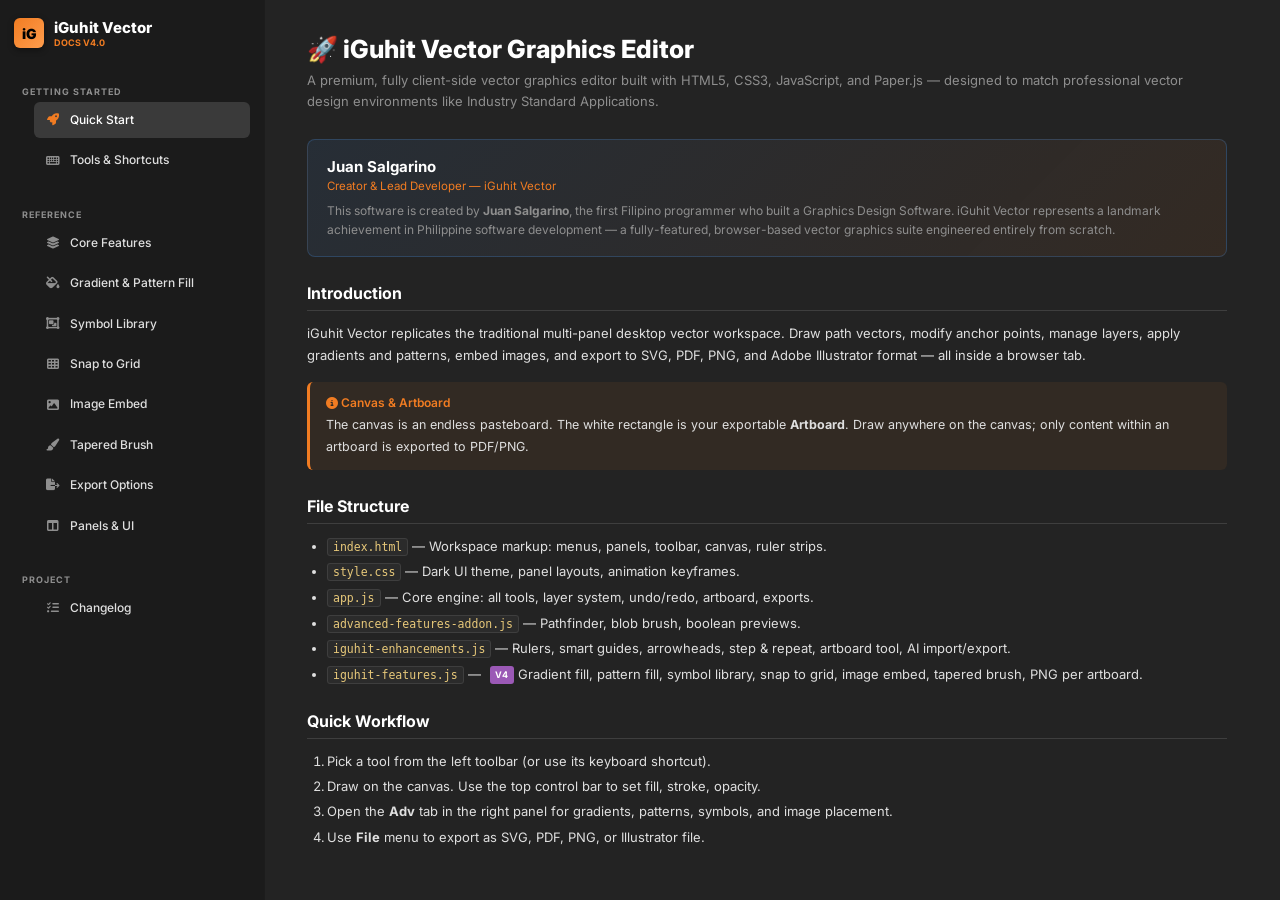
==== commit 78ce312e: "step and repeat added step repeat in the properties panel is added and other bug fixes." ====
--- a/docs.html
+++ b/docs.html
@@ -136,7 +136,7 @@
 <!-- ═══════════════════════ QUICK START ═══════════════════════ -->
 <section id="quickstart" class="doc-section active">
     <h1>🚀 iGuhit Vector Graphics Editor</h1>
-    <p class="subtitle">A premium, fully client-side vector graphics editor built with HTML5, CSS3, JavaScript, and Paper.js — designed to match professional vector design environments like Adobe Illustrator.</p>
+    <p class="subtitle">A premium, fully client-side vector graphics editor built with HTML5, CSS3, JavaScript, and Paper.js — designed to match professional vector design environments like Industry Standard Applications.</p>
 
     <div class="credit">
         <div class="name">Juan Salgarino</div>
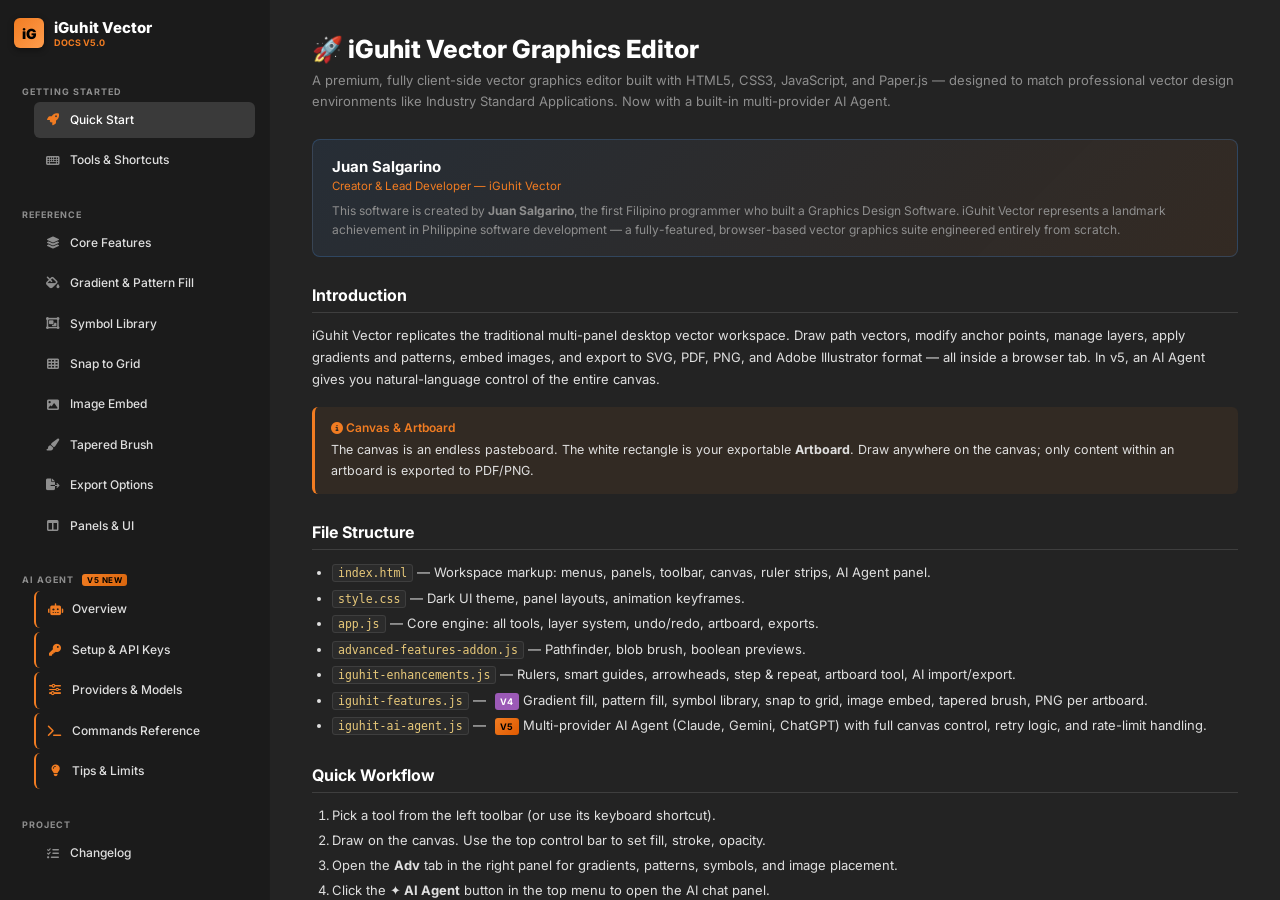
==== commit 094c7ba1: "Ai integration type tool is now working, export pdf is pending for good export. Ai integration, now " ====
--- a/docs.html
+++ b/docs.html
@@ -3,108 +3,143 @@
 <head>
     <meta charset="UTF-8">
     <meta name="viewport" content="width=device-width, initial-scale=1.0">
-    <title>iGuhit Vector — Documentation v4.0</title>
+    <title>iGuhit Vector — Documentation v5.0</title>
     <link href="https://fonts.googleapis.com/css2?family=Inter:wght@300;400;500;600;700;800&display=swap" rel="stylesheet">
     <link rel="stylesheet" href="https://cdnjs.cloudflare.com/ajax/libs/font-awesome/6.4.0/css/all.min.css">
     <style>
         :root {
-            --bg-dark: #232323; --bg-darker: #1b1b1b; --bg-panel: #2b2b2b;
-            --bg-active: #3a3a3a; --text: #dfdfdf; --muted: #8e8e8e;
-            --border: #3e3e3e; --border-dark: #1c1c1c;
-            --accent: #f17c22; --accent-blue: #4a90e2; --danger: #d9534f;
-            --green: #2ecc71;
+            --bg-dark:#232323; --bg-darker:#1b1b1b; --bg-panel:#2b2b2b;
+            --bg-active:#3a3a3a; --text:#dfdfdf; --muted:#8e8e8e;
+            --border:#3e3e3e; --border-dark:#1c1c1c;
+            --accent:#f17c22; --accent-blue:#4a90e2; --danger:#d9534f;
+            --green:#2ecc71; --purple:#9b59b6;
+            --claude:#f17c22; --gemini:#4285f4; --openai:#10a37f;
         }
-        *, *::before, *::after { box-sizing: border-box; margin: 0; padding: 0; }
-        body { font-family: 'Inter', system-ui, sans-serif; background: var(--bg-dark); color: var(--text); display: flex; height: 100vh; overflow: hidden; }
+        *,*::before,*::after{box-sizing:border-box;margin:0;padding:0;}
+        body{font-family:'Inter',system-ui,sans-serif;background:var(--bg-dark);color:var(--text);display:flex;height:100vh;overflow:hidden;}
 
         /* ── Sidebar ── */
-        .sidebar { width: 265px; background: var(--bg-darker); border-right: 1px solid var(--border-dark); display: flex; flex-direction: column; padding: 18px 14px; flex-shrink: 0; overflow-y: auto; gap: 0; }
-        .logo-wrap { display: flex; align-items: center; gap: 10px; margin-bottom: 24px; }
-        .logo-icon { background: linear-gradient(135deg,#f17c22,#ff9d4d); color:#000; font-weight:900; font-size:14px; width:30px; height:30px; display:flex; align-items:center; justify-content:center; border-radius:6px; box-shadow:0 2px 6px rgba(0,0,0,.4); }
-        .logo-text { font-weight:800; font-size:15px; color:#fff; }
-        .logo-sub  { font-size:9px; color:var(--accent); text-transform:uppercase; font-weight:700; }
-        .nav-label { font-size:9px; font-weight:700; text-transform:uppercase; letter-spacing:1px; color:var(--muted); padding:14px 8px 5px; }
-        .nav-list  { list-style:none; display:flex; flex-direction:column; gap:1px; }
-        .nav-item  { padding:8px 11px; border-radius:6px; cursor:pointer; font-size:12px; font-weight:500; color:var(--text); display:flex; align-items:center; gap:9px; transition:all .12s; }
-        .nav-item i { font-size:12px; width:16px; text-align:center; color:var(--muted); }
-        .nav-item:hover { background:var(--bg-panel); color:#fff; }
-        .nav-item:hover i { color:var(--accent); }
-        .nav-item.active { background:var(--bg-active); color:#fff; }
-        .nav-item.active i { color:var(--accent); }
+        .sidebar{width:270px;background:var(--bg-darker);border-right:1px solid var(--border-dark);display:flex;flex-direction:column;padding:18px 14px;flex-shrink:0;overflow-y:auto;gap:0;}
+        .logo-wrap{display:flex;align-items:center;gap:10px;margin-bottom:24px;}
+        .logo-icon{background:linear-gradient(135deg,#f17c22,#ff9d4d);color:#000;font-weight:900;font-size:14px;width:30px;height:30px;display:flex;align-items:center;justify-content:center;border-radius:6px;box-shadow:0 2px 6px rgba(0,0,0,.4);}
+        .logo-text{font-weight:800;font-size:15px;color:#fff;}
+        .logo-sub{font-size:9px;color:var(--accent);text-transform:uppercase;font-weight:700;}
+        .nav-label{font-size:9px;font-weight:700;text-transform:uppercase;letter-spacing:1px;color:var(--muted);padding:14px 8px 5px;}
+        .nav-list{list-style:none;display:flex;flex-direction:column;gap:1px;}
+        .nav-item{padding:8px 11px;border-radius:6px;cursor:pointer;font-size:12px;font-weight:500;color:var(--text);display:flex;align-items:center;gap:9px;transition:all .12s;}
+        .nav-item i{font-size:12px;width:16px;text-align:center;color:var(--muted);}
+        .nav-item:hover{background:var(--bg-panel);color:#fff;}
+        .nav-item:hover i{color:var(--accent);}
+        .nav-item.active{background:var(--bg-active);color:#fff;}
+        .nav-item.active i{color:var(--accent);}
+        .nav-item.ai-nav i{color:#f17c22;}
+        .nav-item.ai-nav{border-left:2px solid #f17c22;}
 
         /* ── Content ── */
-        .content { flex:1; overflow-y:auto; padding:34px 42px; }
-        .doc-section { display:none; max-width:920px; }
-        .doc-section.active { display:block; }
-        h1 { font-size:25px; font-weight:800; color:#fff; margin-bottom:6px; }
-        .subtitle { font-size:13px; color:var(--muted); margin-bottom:26px; line-height:1.65; }
-        h2 { font-size:16px; font-weight:700; color:#fff; margin:26px 0 11px; border-bottom:1px solid var(--border); padding-bottom:7px; }
-        h3 { font-size:13.5px; font-weight:600; color:var(--accent); margin:18px 0 7px; }
-        p  { font-size:13px; line-height:1.7; color:var(--text); margin-bottom:11px; }
-        ul, ol { padding-left:20px; margin-bottom:13px; }
-        li { font-size:13px; line-height:1.7; margin-bottom:3px; }
-        code { background:var(--bg-panel); border:1px solid var(--border); border-radius:3px; padding:1px 5px; font-size:11.5px; font-family:monospace; color:#e8c97a; }
-        a  { color:var(--accent); text-decoration:none; }
-        a:hover { text-decoration:underline; }
+        .content{flex:1;overflow-y:auto;padding:34px 42px;}
+        .doc-section{display:none;max-width:940px;}
+        .doc-section.active{display:block;}
+        h1{font-size:25px;font-weight:800;color:#fff;margin-bottom:6px;}
+        .subtitle{font-size:13px;color:var(--muted);margin-bottom:26px;line-height:1.65;}
+        h2{font-size:16px;font-weight:700;color:#fff;margin:28px 0 11px;border-bottom:1px solid var(--border);padding-bottom:7px;}
+        h3{font-size:13.5px;font-weight:600;color:var(--accent);margin:18px 0 7px;}
+        p{font-size:13px;line-height:1.7;color:var(--text);margin-bottom:11px;}
+        ul,ol{padding-left:20px;margin-bottom:13px;}
+        li{font-size:13px;line-height:1.7;margin-bottom:3px;}
+        code{background:var(--bg-panel);border:1px solid var(--border);border-radius:3px;padding:1px 5px;font-size:11.5px;font-family:monospace;color:#e8c97a;}
+        a{color:var(--accent);text-decoration:none;}
+        a:hover{text-decoration:underline;}
 
         /* Alerts */
-        .alert { border-radius:6px; padding:13px 16px; margin:16px 0; border-left:3px solid var(--accent); background:rgba(241,124,34,.07); }
-        .alert h4 { font-size:12px; font-weight:600; color:var(--accent); margin-bottom:4px; }
-        .alert p  { margin:0; font-size:12.5px; }
-        .alert.blue { border-left-color:var(--accent-blue); background:rgba(74,144,226,.07); }
-        .alert.blue h4 { color:var(--accent-blue); }
-        .alert.green { border-left-color:var(--green); background:rgba(46,204,113,.07); }
-        .alert.green h4 { color:var(--green); }
+        .alert{border-radius:6px;padding:13px 16px;margin:16px 0;border-left:3px solid var(--accent);background:rgba(241,124,34,.07);}
+        .alert h4{font-size:12px;font-weight:600;color:var(--accent);margin-bottom:4px;}
+        .alert p{margin:0;font-size:12.5px;}
+        .alert.blue{border-left-color:var(--accent-blue);background:rgba(74,144,226,.07);}
+        .alert.blue h4{color:var(--accent-blue);}
+        .alert.green{border-left-color:var(--green);background:rgba(46,204,113,.07);}
+        .alert.green h4{color:var(--green);}
+        .alert.purple{border-left-color:var(--purple);background:rgba(155,89,182,.07);}
+        .alert.purple h4{color:var(--purple);}
 
         /* Badges */
-        .kbd { display:inline-flex; align-items:center; background:var(--bg-panel); border:1px solid var(--border); border-radius:4px; padding:1px 6px; font-size:10px; font-weight:600; color:#fff; font-family:monospace; box-shadow:0 1px 0 var(--border-dark); }
-        .badge { display:inline-block; font-size:9px; font-weight:700; padding:1px 5px; border-radius:3px; text-transform:uppercase; letter-spacing:.5px; margin-left:5px; vertical-align:middle; }
-        .badge.new  { background:var(--accent); color:#000; }
-        .badge.fix  { background:var(--accent-blue); color:#fff; }
-        .badge.v4   { background:#9b59b6; color:#fff; }
+        .kbd{display:inline-flex;align-items:center;background:var(--bg-panel);border:1px solid var(--border);border-radius:4px;padding:1px 6px;font-size:10px;font-weight:600;color:#fff;font-family:monospace;box-shadow:0 1px 0 var(--border-dark);}
+        .badge{display:inline-block;font-size:9px;font-weight:700;padding:1px 5px;border-radius:3px;text-transform:uppercase;letter-spacing:.5px;margin-left:5px;vertical-align:middle;}
+        .badge.new{background:var(--accent);color:#000;}
+        .badge.fix{background:var(--accent-blue);color:#fff;}
+        .badge.v4{background:#9b59b6;color:#fff;}
+        .badge.v5{background:linear-gradient(135deg,#f17c22,#e05a00);color:#000;}
+        .badge.ai{background:linear-gradient(135deg,#f17c22,#d9660e);color:#000;}
 
         /* Tables */
-        .tbl { width:100%; border-collapse:collapse; margin:14px 0; font-size:12.5px; }
-        .tbl thead tr { background:var(--bg-panel); }
-        .tbl th { padding:9px 11px; text-align:left; color:var(--muted); font-size:10.5px; font-weight:600; text-transform:uppercase; letter-spacing:.4px; border-bottom:1px solid var(--border); }
-        .tbl td { padding:9px 11px; border-bottom:1px solid var(--border-dark); vertical-align:top; }
-        .tbl tr:hover td { background:rgba(255,255,255,.02); }
-        .tbl td:first-child { color:var(--accent); font-size:16px; text-align:center; width:48px; }
+        .tbl{width:100%;border-collapse:collapse;margin:14px 0;font-size:12.5px;}
+        .tbl thead tr{background:var(--bg-panel);}
+        .tbl th{padding:9px 11px;text-align:left;color:var(--muted);font-size:10.5px;font-weight:600;text-transform:uppercase;letter-spacing:.4px;border-bottom:1px solid var(--border);}
+        .tbl td{padding:9px 11px;border-bottom:1px solid var(--border-dark);vertical-align:top;}
+        .tbl tr:hover td{background:rgba(255,255,255,.02);}
+        .tbl td:first-child{color:var(--accent);font-size:16px;text-align:center;width:48px;}
 
         /* Feature grid */
-        .feat-grid { display:grid; grid-template-columns:1fr 1fr; gap:16px; margin:20px 0; }
-        .feat-card { background:var(--bg-darker); border:1px solid var(--border-dark); padding:16px; border-radius:8px; transition:border-color .15s; }
-        .feat-card:hover { border-color:var(--border); }
-        .feat-card i { font-size:20px; color:var(--accent); margin-bottom:8px; display:block; }
-        .feat-card h4 { font-size:13px; font-weight:600; color:#fff; margin-bottom:6px; }
-        .feat-card p  { font-size:11.5px; line-height:1.55; color:var(--muted); margin:0; }
+        .feat-grid{display:grid;grid-template-columns:1fr 1fr;gap:16px;margin:20px 0;}
+        .feat-card{background:var(--bg-darker);border:1px solid var(--border-dark);padding:16px;border-radius:8px;transition:border-color .15s;}
+        .feat-card:hover{border-color:var(--border);}
+        .feat-card i{font-size:20px;color:var(--accent);margin-bottom:8px;display:block;}
+        .feat-card h4{font-size:13px;font-weight:600;color:#fff;margin-bottom:6px;}
+        .feat-card p{font-size:11.5px;line-height:1.55;color:var(--muted);margin:0;}
+
+        /* Provider cards */
+        .provider-grid{display:grid;grid-template-columns:1fr 1fr 1fr;gap:12px;margin:16px 0;}
+        .provider-card{background:var(--bg-darker);border:2px solid var(--border-dark);border-radius:10px;padding:16px 14px;text-align:center;}
+        .provider-card.claude{border-color:rgba(241,124,34,.35);}
+        .provider-card.gemini{border-color:rgba(66,133,244,.35);}
+        .provider-card.openai{border-color:rgba(16,163,127,.35);}
+        .provider-icon{font-size:26px;margin-bottom:8px;}
+        .provider-name{font-size:13px;font-weight:700;color:#fff;margin-bottom:4px;}
+        .provider-desc{font-size:10.5px;color:var(--muted);line-height:1.5;}
+        .provider-key{font-size:10px;color:#555;margin-top:6px;}
+
+        /* AI function table */
+        .fn-grid{display:grid;grid-template-columns:1fr 1fr;gap:8px;margin:12px 0;}
+        .fn-item{background:var(--bg-darker);border:1px solid var(--border-dark);border-radius:6px;padding:8px 10px;}
+        .fn-item code{display:block;font-size:11px;color:#e8c97a;margin-bottom:3px;}
+        .fn-item small{font-size:10.5px;color:var(--muted);}
 
         /* Dev log */
-        .log-list { list-style:none; display:flex; flex-direction:column; gap:7px; margin:14px 0; }
-        .log-item { display:flex; align-items:flex-start; gap:11px; padding:11px 13px; background:var(--bg-darker); border:1px solid var(--border-dark); border-radius:7px; }
-        .log-icon { font-size:15px; flex-shrink:0; margin-top:1px; }
-        .log-icon.done  { color:var(--green); }
-        .log-icon.new   { color:var(--accent); }
-        .log-icon.fix   { color:var(--accent-blue); }
-        .log-body { display:flex; flex-direction:column; gap:2px; }
-        .log-title { font-size:12.5px; font-weight:600; color:#fff; }
-        .log-desc  { font-size:11px; color:var(--muted); line-height:1.5; }
+        .log-list{list-style:none;display:flex;flex-direction:column;gap:7px;margin:14px 0;}
+        .log-item{display:flex;align-items:flex-start;gap:11px;padding:11px 13px;background:var(--bg-darker);border:1px solid var(--border-dark);border-radius:7px;}
+        .log-icon{font-size:15px;flex-shrink:0;margin-top:1px;}
+        .log-icon.done{color:var(--green);}
+        .log-icon.new{color:var(--accent);}
+        .log-icon.fix{color:var(--accent-blue);}
+        .log-body{display:flex;flex-direction:column;gap:2px;}
+        .log-title{font-size:12.5px;font-weight:600;color:#fff;}
+        .log-desc{font-size:11px;color:var(--muted);line-height:1.5;}
 
         /* Credit box */
-        .credit { background:linear-gradient(135deg,rgba(74,144,226,.1),rgba(241,124,34,.08)); border:1px solid rgba(74,144,226,.25); border-radius:8px; padding:17px 19px; margin:18px 0; }
-        .credit .name  { font-size:15px; font-weight:700; color:#fff; }
-        .credit .title { font-size:11.5px; color:var(--accent); margin-top:3px; }
-        .credit .desc  { font-size:12px; color:var(--muted); margin-top:8px; line-height:1.6; }
+        .credit{background:linear-gradient(135deg,rgba(74,144,226,.1),rgba(241,124,34,.08));border:1px solid rgba(74,144,226,.25);border-radius:8px;padding:17px 19px;margin:18px 0;}
+        .credit .name{font-size:15px;font-weight:700;color:#fff;}
+        .credit .title{font-size:11.5px;color:var(--accent);margin-top:3px;}
+        .credit .desc{font-size:12px;color:var(--muted);margin-top:8px;line-height:1.6;}
+
+        /* AI panel mockup */
+        .ai-mockup{background:#1e1e1e;border:1px solid #444;border-radius:12px;padding:0;overflow:hidden;margin:16px 0;box-shadow:0 4px 20px rgba(0,0,0,.5);}
+        .ai-mockup-header{background:#252525;border-bottom:1px solid #383838;padding:10px 14px;display:flex;align-items:center;gap:8px;}
+        .ai-mockup-icon{width:22px;height:22px;background:linear-gradient(135deg,#f17c22,#d9660e);border-radius:5px;display:flex;align-items:center;justify-content:center;font-size:11px;color:#fff;}
+        .ai-mockup-title{font-size:12px;font-weight:700;color:#fff;}
+        .ai-mockup-badge{background:#2ecc71;color:#000;font-size:8px;font-weight:700;padding:1px 5px;border-radius:3px;}
+        .ai-mockup-body{padding:12px 14px;display:flex;flex-direction:column;gap:8px;}
+        .ai-msg-user{background:linear-gradient(135deg,#f17c22,#d9660e);color:#fff;border-radius:10px 10px 2px 10px;padding:8px 12px;font-size:11px;align-self:flex-end;max-width:85%;}
+        .ai-msg-bot{background:#2b2b2b;border:1px solid #383838;border-radius:10px 10px 10px 2px;padding:8px 12px;font-size:11px;color:#e0e0e0;max-width:90%;}
+        .ai-msg-log{border-left:2px solid #2ecc71;padding:2px 8px;font-size:10px;color:#7dd8a0;font-family:monospace;background:#0d1f10;border-radius:0 3px 3px 0;}
 
         /* Scrollbar */
-        ::-webkit-scrollbar { width:6px; } ::-webkit-scrollbar-track { background:var(--bg-darker); } ::-webkit-scrollbar-thumb { background:#444; border-radius:3px; }
+        ::-webkit-scrollbar{width:6px;}::-webkit-scrollbar-track{background:var(--bg-darker);}::-webkit-scrollbar-thumb{background:#444;border-radius:3px;}
     </style>
 </head>
 <body>
 <nav class="sidebar">
     <div class="logo-wrap">
         <div class="logo-icon">iG</div>
-        <div><div class="logo-text">iGuhit Vector</div><div class="logo-sub">Docs v4.0</div></div>
+        <div><div class="logo-text">iGuhit Vector</div><div class="logo-sub">Docs v5.0</div></div>
     </div>
 
     <div class="nav-label">Getting Started</div>
@@ -125,6 +160,15 @@
         <li class="nav-item" onclick="go('panels')"><i class="fa-solid fa-table-columns"></i> Panels &amp; UI</li>
     </ul>
 
+    <div class="nav-label">AI Agent <span class="badge ai" style="font-size:8px;">v5 New</span></div>
+    <ul class="nav-list">
+        <li class="nav-item ai-nav" onclick="go('ai-overview')"><i class="fa-solid fa-robot"></i> Overview</li>
+        <li class="nav-item ai-nav" onclick="go('ai-setup')"><i class="fa-solid fa-key"></i> Setup &amp; API Keys</li>
+        <li class="nav-item ai-nav" onclick="go('ai-providers')"><i class="fa-solid fa-sliders"></i> Providers &amp; Models</li>
+        <li class="nav-item ai-nav" onclick="go('ai-commands')"><i class="fa-solid fa-terminal"></i> Commands Reference</li>
+        <li class="nav-item ai-nav" onclick="go('ai-tips')"><i class="fa-solid fa-lightbulb"></i> Tips &amp; Limits</li>
+    </ul>
+
     <div class="nav-label">Project</div>
     <ul class="nav-list">
         <li class="nav-item" onclick="go('changelog')"><i class="fa-solid fa-list-check"></i> Changelog</li>
@@ -133,10 +177,10 @@
 
 <div class="content">
 
-<!-- ═══════════════════════ QUICK START ═══════════════════════ -->
+<!-- ═══════════ QUICK START ═══════════ -->
 <section id="quickstart" class="doc-section active">
     <h1>🚀 iGuhit Vector Graphics Editor</h1>
-    <p class="subtitle">A premium, fully client-side vector graphics editor built with HTML5, CSS3, JavaScript, and Paper.js — designed to match professional vector design environments like Industry Standard Applications.</p>
+    <p class="subtitle">A premium, fully client-side vector graphics editor built with HTML5, CSS3, JavaScript, and Paper.js — designed to match professional vector design environments like Industry Standard Applications. Now with a built-in multi-provider AI Agent.</p>
 
     <div class="credit">
         <div class="name">Juan Salgarino</div>
@@ -145,7 +189,7 @@
     </div>
 
     <h2>Introduction</h2>
-    <p>iGuhit Vector replicates the traditional multi-panel desktop vector workspace. Draw path vectors, modify anchor points, manage layers, apply gradients and patterns, embed images, and export to SVG, PDF, PNG, and Adobe Illustrator format — all inside a browser tab.</p>
+    <p>iGuhit Vector replicates the traditional multi-panel desktop vector workspace. Draw path vectors, modify anchor points, manage layers, apply gradients and patterns, embed images, and export to SVG, PDF, PNG, and Adobe Illustrator format — all inside a browser tab. In v5, an AI Agent gives you natural-language control of the entire canvas.</p>
 
     <div class="alert">
         <h4><i class="fa-solid fa-circle-info"></i> Canvas &amp; Artboard</h4>
@@ -154,12 +198,13 @@
 
     <h2>File Structure</h2>
     <ul>
-        <li><code>index.html</code> — Workspace markup: menus, panels, toolbar, canvas, ruler strips.</li>
+        <li><code>index.html</code> — Workspace markup: menus, panels, toolbar, canvas, ruler strips, AI Agent panel.</li>
         <li><code>style.css</code> — Dark UI theme, panel layouts, animation keyframes.</li>
         <li><code>app.js</code> — Core engine: all tools, layer system, undo/redo, artboard, exports.</li>
         <li><code>advanced-features-addon.js</code> — Pathfinder, blob brush, boolean previews.</li>
         <li><code>iguhit-enhancements.js</code> — Rulers, smart guides, arrowheads, step &amp; repeat, artboard tool, AI import/export.</li>
         <li><code>iguhit-features.js</code> — <span class="badge v4">v4</span> Gradient fill, pattern fill, symbol library, snap to grid, image embed, tapered brush, PNG per artboard.</li>
+        <li><code>iguhit-ai-agent.js</code> — <span class="badge v5">v5</span> Multi-provider AI Agent (Claude, Gemini, ChatGPT) with full canvas control, retry logic, and rate-limit handling.</li>
     </ul>
 
     <h2>Quick Workflow</h2>
@@ -167,11 +212,12 @@
         <li>Pick a tool from the left toolbar (or use its keyboard shortcut).</li>
         <li>Draw on the canvas. Use the top control bar to set fill, stroke, opacity.</li>
         <li>Open the <strong>Adv</strong> tab in the right panel for gradients, patterns, symbols, and image placement.</li>
+        <li>Click the <strong>✦ AI Agent</strong> button in the top menu to open the AI chat panel.</li>
         <li>Use <strong>File</strong> menu to export as SVG, PDF, PNG, or Illustrator file.</li>
     </ol>
 </section>
 
-<!-- ═══════════════════════ TOOLS & SHORTCUTS ═══════════════════════ -->
+<!-- ═══════════ TOOLS & SHORTCUTS ═══════════ -->
 <section id="shortcuts" class="doc-section">
     <h1>🛠️ Tools &amp; Keyboard Shortcuts</h1>
     <p class="subtitle">Every tool in the left toolbar, with its keyboard shortcut and description.</p>
@@ -183,14 +229,14 @@
             <tr><td><i class="fa-solid fa-location-arrow" style="transform:rotate(-45deg)"></i></td><td><strong>Direct Selection</strong></td><td><span class="kbd">A</span></td><td>Select and drag individual anchor points and Bezier handles. Segment type buttons appear in the control bar: Smooth, Corner, Handle In, Handle Out.</td></tr>
             <tr><td><i class="fa-solid fa-crop-alt"></i></td><td><strong>Artboard Tool</strong></td><td><span class="kbd">Shift+A</span></td><td>Click an artboard to select it (turns orange). Drag to reposition — all content inside moves with it. Resize via W/H inputs in the control bar. Delete key removes secondary artboards.</td></tr>
             <tr><td><i class="fa-solid fa-pen-nib"></i></td><td><strong>Pen Tool</strong></td><td><span class="kbd">P</span></td><td>Click to place corners. Drag to pull Bezier handles. Click first anchor to close. Enter/Escape to finish open path.</td></tr>
-            <tr><td><i class="fa-solid fa-font"></i></td><td><strong>Type Tool</strong></td><td><span class="kbd">T</span></td><td>Click canvas to place text. Font family, size, weight, and style appear in the control bar. Selecting existing text syncs all controls.</td></tr>
+            <tr><td><i class="fa-solid fa-font"></i></td><td><strong>Type Tool</strong></td><td><span class="kbd">T</span></td><td>Click canvas to place text. Font family, size, weight, and style appear in the control bar.</td></tr>
             <tr><td><i class="fa-solid fa-slash"></i></td><td><strong>Line Tool</strong></td><td><span class="kbd">\</span></td><td>Click and drag to draw a straight line segment.</td></tr>
-            <tr><td><i class="fa-regular fa-square"></i></td><td><strong>Rectangle Tool</strong></td><td><span class="kbd">M</span></td><td>Drag to draw. Shift = square. Click to open dimension dialog. Corner radius inputs appear in control bar for per-corner rounding.</td></tr>
+            <tr><td><i class="fa-regular fa-square"></i></td><td><strong>Rectangle Tool</strong></td><td><span class="kbd">M</span></td><td>Drag to draw. Shift = square. Click to open dimension dialog. Corner radius inputs appear in control bar.</td></tr>
             <tr><td><i class="fa-regular fa-circle"></i></td><td><strong>Ellipse Tool</strong></td><td><span class="kbd">L</span></td><td>Drag to draw. Shift = perfect circle. Click to open dimension dialog.</td></tr>
             <tr><td><i class="fa-solid fa-pencil"></i></td><td><strong>Pencil / Brush</strong></td><td><span class="kbd">B</span></td><td>Freehand drawing. Path is smoothed automatically on release.</td></tr>
-            <tr><td><i class="fa-solid fa-paintbrush"></i></td><td><strong>Tapered Brush</strong> <span class="badge new">v4</span></td><td><span class="kbd">Shift+B</span></td><td>Draw freehand strokes that taper from your stroke width to a fine point. Converts to a filled vector shape on release — fully scalable, no rasterization.</td></tr>
-            <tr><td><i class="fa-solid fa-eraser"></i></td><td><strong>Eraser Tool</strong></td><td><span class="kbd">Shift+E</span></td><td>Drag over paths to erase or carve them. Works reliably for any number of operations.</td></tr>
-            <tr><td><i class="fa-solid fa-arrows-rotate"></i></td><td><strong>Rotate Tool</strong></td><td><span class="kbd">R</span></td><td>Drag around the center pivot to rotate. Or enter an angle in the Properties panel and click Rotate.</td></tr>
+            <tr><td><i class="fa-solid fa-paintbrush"></i></td><td><strong>Tapered Brush</strong> <span class="badge new">v4</span></td><td><span class="kbd">Shift+B</span></td><td>Draw freehand strokes that taper from your stroke width to a fine point. Converts to a filled vector shape on release.</td></tr>
+            <tr><td><i class="fa-solid fa-eraser"></i></td><td><strong>Eraser Tool</strong></td><td><span class="kbd">Shift+E</span></td><td>Drag over paths to erase or carve them.</td></tr>
+            <tr><td><i class="fa-solid fa-arrows-rotate"></i></td><td><strong>Rotate Tool</strong></td><td><span class="kbd">R</span></td><td>Drag around the center pivot to rotate. Or enter an angle in the Properties panel.</td></tr>
             <tr><td><i class="fa-solid fa-diagram-project"></i></td><td><strong>Shape Builder</strong></td><td><span class="kbd">Shift+M</span></td><td>Drag over overlapping selected paths to merge them into a united shape.</td></tr>
             <tr><td><i class="fa-regular fa-hand"></i></td><td><strong>Hand Tool</strong></td><td><span class="kbd">H</span> / <span class="kbd">Space</span></td><td>Pan the canvas. Hold Space from any tool to pan temporarily.</td></tr>
             <tr><td><i class="fa-solid fa-magnifying-glass"></i></td><td><strong>Zoom Tool</strong></td><td><span class="kbd">Z</span></td><td>Click to zoom in. Alt+click to zoom out. Drag right/left for dynamic zoom.</td></tr>
@@ -205,7 +251,7 @@
             <tr><td style="text-align:left;font-size:12px;"><span class="kbd">Ctrl+Y</span></td><td>Redo</td></tr>
             <tr><td style="text-align:left;font-size:12px;"><span class="kbd">Ctrl+G</span></td><td>Group selected objects</td></tr>
             <tr><td style="text-align:left;font-size:12px;"><span class="kbd">Ctrl+Shift+G</span></td><td>Ungroup</td></tr>
-            <tr><td style="text-align:left;font-size:12px;"><span class="kbd">Ctrl+D</span></td><td>Step &amp; Repeat (or repeat last)</td></tr>
+            <tr><td style="text-align:left;font-size:12px;"><span class="kbd">Ctrl+D</span></td><td>Step &amp; Repeat</td></tr>
             <tr><td style="text-align:left;font-size:12px;"><span class="kbd">Ctrl+R</span></td><td>Toggle Rulers</td></tr>
             <tr><td style="text-align:left;font-size:12px;"><span class="kbd">Ctrl+Shift+\</span></td><td>Toggle Snap to Grid</td></tr>
             <tr><td style="text-align:left;font-size:12px;"><span class="kbd">Ctrl+Shift+]</span></td><td>Bring to Front</td></tr>
@@ -214,13 +260,11 @@
             <tr><td style="text-align:left;font-size:12px;"><span class="kbd">Alt+Drag</span></td><td>Duplicate while dragging</td></tr>
             <tr><td style="text-align:left;font-size:12px;"><span class="kbd">Shift+X</span></td><td>Swap Fill and Stroke colors</td></tr>
             <tr><td style="text-align:left;font-size:12px;"><span class="kbd">D</span></td><td>Reset to default colors</td></tr>
-            <tr><td style="text-align:left;font-size:12px;"><span class="kbd">Shift+B</span></td><td>Tapered Brush Tool</td></tr>
-            <tr><td style="text-align:left;font-size:12px;"><span class="kbd">Shift+A</span></td><td>Artboard Tool</td></tr>
         </tbody>
     </table>
 </section>
 
-<!-- ═══════════════════════ CORE FEATURES ═══════════════════════ -->
+<!-- ═══════════ CORE FEATURES ═══════════ -->
 <section id="core" class="doc-section">
     <h1>🎨 Core Features</h1>
     <p class="subtitle">The foundational capabilities built into iGuhit Vector.</p>
@@ -252,7 +296,7 @@
     </div>
 </section>
 
-<!-- ═══════════════════════ GRADIENT & PATTERN FILL ═══════════════════════ -->
+<!-- ═══════════ GRADIENT & PATTERN ═══════════ -->
 <section id="fills" class="doc-section">
     <h1>🎨 Gradient &amp; Pattern Fill <span class="badge v4">v4 New</span></h1>
     <p class="subtitle">Apply linear/radial gradients and tiled pattern fills to any selected object — found in the Advanced panel (Adv tab).</p>
@@ -262,65 +306,55 @@
     <h3>Linear Gradient</h3>
     <p>Pick two colors (Color 1 and Color 2), set the position of each stop (0–100%), and set the <strong>Angle</strong> slider (0–360°) to control the direction. Click <strong>Apply Gradient</strong>.</p>
     <h3>Radial Gradient</h3>
-    <p>Same color controls as linear. The gradient radiates outward from the object's center to its right edge. Switch to Radial mode by clicking the Radial button.</p>
+    <p>Same color controls as linear. The gradient radiates outward from the object's center to its right edge.</p>
 
     <div class="alert">
         <h4><i class="fa-solid fa-circle-info"></i> SVG Compatible</h4>
-        <p>Gradients are applied as native Paper.js gradient objects and export correctly to SVG. In the PDF export they are rendered as vector gradients.</p>
+        <p>Gradients are applied as native Paper.js gradient objects and export correctly to SVG and PDF.</p>
     </div>
 
     <h2>Pattern Fill</h2>
     <p>Select objects, then <strong>Adv panel → Pattern Fill → Apply Pattern Fill…</strong></p>
-    <p>Five built-in patterns:</p>
-    <ul>
-        <li><strong>Dots</strong> — repeating circles</li>
-        <li><strong>Lines</strong> — horizontal stripes</li>
-        <li><strong>Grid</strong> — horizontal and vertical grid lines</li>
-        <li><strong>Diagonal</strong> — 45° diagonal lines</li>
-        <li><strong>Checker</strong> — checkerboard squares</li>
-    </ul>
-    <p>Pick a <strong>Color</strong> and <strong>Size</strong> (tile size in px) before clicking Apply. The pattern is clipped to the exact boundary of each selected shape.</p>
-</section>
-
-<!-- ═══════════════════════ SYMBOL LIBRARY ═══════════════════════ -->
+    <p>Five built-in patterns: <strong>Dots</strong>, <strong>Lines</strong>, <strong>Grid</strong>, <strong>Diagonal</strong>, <strong>Checker</strong>. Pick a Color and tile Size before clicking Apply.</p>
+</section>
+
+<!-- ═══════════ SYMBOL LIBRARY ═══════════ -->
 <section id="symbols" class="doc-section">
     <h1>🧩 Symbol Library <span class="badge v4">v4 New</span></h1>
-    <p class="subtitle">Save selections as reusable symbols and place them anywhere on the canvas — found in the Adv panel.</p>
+    <p class="subtitle">Save selections as reusable symbols and place them anywhere on the canvas.</p>
 
     <h2>Saving a Symbol</h2>
     <ol>
         <li>Select the objects you want to save.</li>
         <li>Open <strong>Adv panel → Symbol Library → Open Symbol Library…</strong></li>
-        <li>Type a name in the text field.</li>
-        <li>Click <strong>+ Save Selection as Symbol</strong>.</li>
+        <li>Type a name in the text field and click <strong>+ Save Selection as Symbol</strong>.</li>
     </ol>
-    <p>The symbol appears as a card in the library grid.</p>
 
     <h2>Placing a Symbol</h2>
-    <p>Click <strong>Place</strong> on any symbol card. A copy is placed at the canvas center, fully selected and ready to move. The original symbol in the library is unaffected — you can place it as many times as you need.</p>
+    <p>Click <strong>Place</strong> on any symbol card. A copy is placed at the canvas center, fully selected and ready to move.</p>
 
     <h2>Deleting a Symbol</h2>
     <p>Click <strong>Del</strong> on the symbol card. This only removes it from the library — any copies already placed on the canvas remain.</p>
 
     <div class="alert blue">
         <h4><i class="fa-solid fa-circle-info"></i> Session Storage</h4>
-        <p>Symbols are stored for the current browser session. To persist symbols across sessions, export your canvas as SVG (which preserves all artwork) before closing.</p>
-    </div>
-</section>
-
-<!-- ═══════════════════════ SNAP TO GRID ═══════════════════════ -->
+        <p>Symbols are stored for the current browser session. Export your canvas as SVG before closing to preserve all artwork.</p>
+    </div>
+</section>
+
+<!-- ═══════════ SNAP TO GRID ═══════════ -->
 <section id="grid" class="doc-section">
     <h1>⊞ Snap to Grid <span class="badge v4">v4 New</span></h1>
     <p class="subtitle">Align drawing operations precisely to a configurable grid overlay.</p>
 
     <h2>Enabling Snap to Grid</h2>
-    <p>Go to <strong>Adv panel → Snap to Grid → Toggle Snap to Grid</strong>, or press <span class="kbd">Ctrl+Shift+\</span>. A blue dot-grid overlay appears on the canvas. The button border turns orange when active.</p>
+    <p>Go to <strong>Adv panel → Snap to Grid → Toggle Snap to Grid</strong>, or press <span class="kbd">Ctrl+Shift+\</span>. A blue dot-grid overlay appears on the canvas.</p>
 
     <h2>Grid Size</h2>
-    <p>Enter a value (in paper pixels) in the <strong>px</strong> input next to the toggle button. The grid updates immediately. Default is 10px.</p>
+    <p>Enter a value (in paper pixels) in the <strong>px</strong> input next to the toggle button. Default is 10px.</p>
 
     <h2>How Snapping Works</h2>
-    <p>When snap is enabled, all draw operations snap anchor points to the nearest grid intersection. This works for the Pen, Rectangle, Ellipse, Line, and Pencil tools. The snap point is computed as:</p>
+    <p>When snap is enabled, all draw operations snap anchor points to the nearest grid intersection:</p>
     <p><code>snapped = round(paperPoint / gridSize) * gridSize</code></p>
 
     <div class="alert green">
@@ -329,38 +363,28 @@
     </div>
 </section>
 
-<!-- ═══════════════════════ IMAGE EMBED ═══════════════════════ -->
+<!-- ═══════════ IMAGE EMBED ═══════════ -->
 <section id="image" class="doc-section">
     <h1>🖼️ Image Embed (Place) <span class="badge v4">v4 New</span></h1>
     <p class="subtitle">Import raster images (PNG, JPG, GIF, WebP, SVG) directly onto the canvas as embedded objects.</p>
 
     <h2>Placing an Image</h2>
-    <p>Use either:</p>
     <ul>
         <li><strong>File menu → Place / Embed Image…</strong></li>
         <li><strong>Adv panel → Image → Place / Embed Image…</strong></li>
     </ul>
-    <p>A file picker opens. Select any image file. The image is embedded as a Paper.js Raster object, centered on the canvas view.</p>
+    <p>The image is embedded as a Paper.js Raster object centered on the canvas view.</p>
 
     <h2>Auto-Scaling</h2>
     <p>If the image is larger than the artboard, it is automatically scaled down to 80% of the artboard's smaller dimension while maintaining aspect ratio.</p>
 
-    <h2>Working with Embedded Images</h2>
-    <p>Once placed, images behave like any other canvas object:</p>
-    <ul>
-        <li>Use the <strong>Selection Tool (V)</strong> to move and scale.</li>
-        <li>Apply <strong>opacity</strong> via the control bar.</li>
-        <li>Use <strong>Object → Bring to Front / Send to Back</strong> to control stacking order.</li>
-        <li>Images are included in SVG, PDF, and PNG exports.</li>
-    </ul>
-
     <div class="alert">
         <h4><i class="fa-solid fa-circle-info"></i> Embedded vs Linked</h4>
-        <p>Images are embedded as base64 data URIs — the file is self-contained. No external file links are used, so moving or renaming the original file has no effect.</p>
-    </div>
-</section>
-
-<!-- ═══════════════════════ TAPERED BRUSH ═══════════════════════ -->
+        <p>Images are embedded as base64 data URIs — the file is self-contained. No external file links are used.</p>
+    </div>
+</section>
+
+<!-- ═══════════ TAPERED BRUSH ═══════════ -->
 <section id="tapered" class="doc-section">
     <h1>🖌️ Tapered Brush <span class="badge v4">v4 New</span></h1>
     <p class="subtitle">Draw variable-width freehand strokes that taper to a point — converted to fully scalable vector shapes.</p>
@@ -368,34 +392,31 @@
     <h2>Using the Tapered Brush</h2>
     <ol>
         <li>Click the <strong>paintbrush icon</strong> in the toolbar or press <span class="kbd">Shift+B</span>.</li>
-        <li>Set your desired <strong>Stroke Width</strong> in the control bar — this becomes the starting width of the stroke.</li>
+        <li>Set your desired <strong>Stroke Width</strong> in the control bar — this becomes the starting width.</li>
         <li>Set your desired <strong>Stroke Color</strong> — this becomes the fill of the resulting shape.</li>
-        <li>Click and drag on the canvas to draw. You'll see the live stroke path as you paint.</li>
-        <li>Release the mouse — the stroke is converted to a filled vector shape that tapers from full width to a fine point.</li>
+        <li>Click and drag on the canvas to draw.</li>
+        <li>Release the mouse — the stroke is converted to a filled vector shape.</li>
     </ol>
 
     <h2>How it Works</h2>
-    <p>Unlike the Pencil tool which creates a stroked path, the Tapered Brush builds a <strong>filled shape</strong> by computing offset curves on both sides of the stroke path. The width decreases from the starting stroke width to ~0.4px at the tip. The result is a Paper.js <code>Path</code> with a closed fill — no stroke — that scales perfectly at any zoom level without getting thicker or thinner.</p>
+    <p>Unlike the Pencil tool which creates a stroked path, the Tapered Brush builds a <strong>filled shape</strong> by computing offset curves on both sides of the stroke path. The width decreases from the starting stroke width to ~0.4px at the tip.</p>
 
     <div class="alert blue">
         <h4><i class="fa-solid fa-bezier-curve"></i> Tip — Smoothing</h4>
-        <p>The Tapered Brush automatically applies catmull-rom smoothing to the underlying path before building the shape. For cleaner strokes, draw slowly and deliberately.</p>
-    </div>
-
-    <h2>After Drawing</h2>
-    <p>The resulting shape can be manipulated with the Direct Selection Tool to adjust individual anchor points, or grouped with other objects, given gradients or pattern fills, and exported to any format.</p>
-</section>
-
-<!-- ═══════════════════════ EXPORT OPTIONS ═══════════════════════ -->
+        <p>The Tapered Brush automatically applies catmull-rom smoothing to the underlying path. For cleaner strokes, draw slowly and deliberately.</p>
+    </div>
+</section>
+
+<!-- ═══════════ EXPORT OPTIONS ═══════════ -->
 <section id="export" class="doc-section">
     <h1>📤 Export Options</h1>
     <p class="subtitle">All the ways to get your artwork out of iGuhit Vector.</p>
 
     <h2>Export as SVG</h2>
-    <p><strong>File → Save / Export SVG</strong> — Exports all visible content as a standard SVG file. Fully editable in any SVG editor. Gradients, text, and paths are preserved as vector data.</p>
+    <p><strong>File → Save / Export SVG</strong> — Exports all visible content as a standard SVG file. Fully editable in any SVG editor.</p>
 
     <h2>Export as Illustrator (.svg)</h2>
-    <p><strong>File → Export as Illustrator (.svg)</strong> — Same as SVG export but includes Adobe Illustrator-compatible XML namespaces (<code>xmlns:a</code>, <code>sfw</code> metadata block). Open directly in Illustrator as an editable document.</p>
+    <p><strong>File → Export as Illustrator (.svg)</strong> — Includes Adobe Illustrator-compatible XML namespaces. Open directly in Illustrator as an editable document.</p>
 
     <h2>Import Illustrator (.ai / .svg)</h2>
     <p><strong>File → Import Illustrator (.ai / .svg)</strong> — Opens a file picker for <code>.ai</code> and <code>.svg</code> files. Modern AI files (CS3+) are SVG-based and import as fully editable paths.</p>
@@ -404,81 +425,382 @@
     <p><strong>File → Export as PNG</strong> — Exports the entire canvas view as a flat raster image.</p>
 
     <h2>Export PNG per Artboard <span class="badge v4">v4 New</span></h2>
-    <p><strong>File → Export PNG per Artboard</strong> or <strong>Adv panel → Export → Export PNG per Artboard</strong></p>
-    <p>Exports each artboard as its own separate PNG file at <strong>2× resolution</strong> (Retina/HiDPI quality). Files are named <code>Artboard-1.png</code>, <code>Artboard-2.png</code>, etc. Artboard chrome (grid lines, shadow, border) is hidden during capture. Multiple files download sequentially.</p>
+    <p>Exports each artboard as its own separate PNG file at <strong>2× resolution</strong>. Files are named <code>Artboard-1.png</code>, <code>Artboard-2.png</code>, etc.</p>
 
     <h2>Export PDF (Artboard)</h2>
-    <p><strong>File → Export PDF</strong> — Generates a vector PDF using raw PDF content stream operators. Each artboard becomes one PDF page at its exact dimensions. Paths, curves, fills, and strokes are written as real PDF vector commands — open in Illustrator and edit paths directly. Text is embedded as PDF text operators.</p>
+    <p>Generates a vector PDF using raw PDF content stream operators. Each artboard becomes one PDF page. Paths, curves, fills, and strokes are written as real PDF vector commands — open in Illustrator and edit paths directly.</p>
 
     <div class="alert">
         <h4><i class="fa-solid fa-print"></i> Print Quality</h4>
-        <p>The PDF export writes real Bézier curve commands (<code>m</code>, <code>l</code>, <code>c</code>, <code>f</code>, <code>S</code>, <code>B</code>) directly — no rasterization. Artwork prints at full printer resolution regardless of file size.</p>
-    </div>
-</section>
-
-<!-- ═══════════════════════ PANELS & UI ═══════════════════════ -->
+        <p>The PDF export writes real Bézier curve commands (<code>m</code>, <code>l</code>, <code>c</code>, <code>f</code>, <code>S</code>, <code>B</code>) directly — no rasterization. Artwork prints at full printer resolution.</p>
+    </div>
+</section>
+
+<!-- ═══════════ PANELS & UI ═══════════ -->
 <section id="panels" class="doc-section">
     <h1>📐 Panels &amp; UI Reference</h1>
     <p class="subtitle">Every panel, tab, and UI area explained.</p>
 
     <h2>Right Sidebar Tabs</h2>
     <ul>
-        <li><strong>Layers</strong> — Layer hierarchy with visibility eye, lock, rename (double-click), radio button (select-all), and expand/collapse children.</li>
-        <li><strong>Properties</strong> — Transform X/Y/W/H, Stroke Cap/Join, Dash Array, Rotate, Flip, Duplicate, and <strong>Step &amp; Repeat</strong>.</li>
+        <li><strong>Layers</strong> — Layer hierarchy with visibility eye, lock, rename, radio button, and expand/collapse.</li>
+        <li><strong>Properties</strong> — Transform X/Y/W/H, Stroke Cap/Join, Dash Array, Rotate, Flip, Duplicate, and Step &amp; Repeat.</li>
         <li><strong>Swatches</strong> — Predefined color palette. Click to apply to active fill or stroke.</li>
-        <li><strong>Adv</strong> — Pathfinder, Path Operations, Artboards, <strong>Gradient Fill</strong>, <strong>Pattern Fill</strong>, <strong>Symbol Library</strong>, <strong>Place Image</strong>, <strong>Snap to Grid</strong>, <strong>Export PNG per Artboard</strong>.</li>
+        <li><strong>Adv</strong> — Pathfinder, Path Operations, Artboards, Gradient Fill, Pattern Fill, Symbol Library, Place Image, Snap to Grid, Export PNG per Artboard.</li>
     </ul>
 
     <h2>Rulers</h2>
-    <p>Red tick-mark rulers run along the top and left edges of the canvas. Default unit is <strong>inches</strong> at 96 PPI. Rulers update on every zoom and pan. Toggle with <span class="kbd">Ctrl+R</span>. Change unit via the artboard unit dropdown in the control bar.</p>
+    <p>Red tick-mark rulers run along the top and left edges. Default unit is <strong>inches</strong> at 96 PPI. Toggle with <span class="kbd">Ctrl+R</span>.</p>
 
     <h2>Smart Guides</h2>
-    <p>Magenta SVG lines snap over the canvas when dragging objects near edges or centers of other objects or the artboard. Auto-clears after 700ms. Toggle via <strong>View → Toggle Smart Guides</strong>.</p>
+    <p>Magenta SVG lines snap over the canvas when dragging near edges or centers of other objects. Toggle via <strong>View → Toggle Smart Guides</strong>.</p>
 
     <h2>Virtual Modifier Keypad</h2>
-    <p>The floating draggable keypad provides toggleable <span class="kbd">Ctrl</span>, <span class="kbd">Alt</span>, <span class="kbd">Shift</span> keys — useful for tablet or touchscreen use. Drag the header to reposition.</p>
+    <p>The floating draggable keypad provides toggleable <span class="kbd">Ctrl</span>, <span class="kbd">Alt</span>, <span class="kbd">Shift</span> keys — useful for tablet or touchscreen use.</p>
 
     <h2>Status Bar</h2>
-    <p>Shows active tool name, live cursor coordinates, canvas hints, and the zoom percentage input (type a value, press Enter to set).</p>
-</section>
-
-<!-- ═══════════════════════ CHANGELOG ═══════════════════════ -->
+    <p>Shows active tool name, live cursor coordinates, canvas hints, and the zoom percentage input.</p>
+
+    <h2>AI Agent Panel <span class="badge ai">v5 New</span></h2>
+    <p>The floating AI chat panel is accessible via the <strong>✦ AI Agent</strong> button in the top menu bar. It supports natural-language commands, multi-turn conversation, and full canvas control. See the <a href="#" onclick="go('ai-overview');return false;">AI Agent section</a> for full documentation.</p>
+</section>
+
+<!-- ═══════════ AI OVERVIEW ═══════════ -->
+<section id="ai-overview" class="doc-section">
+    <h1>✦ AI Agent <span class="badge v5">v5 New</span></h1>
+    <p class="subtitle">A built-in multi-provider AI assistant that has full control of your iGuhit canvas. Just describe what you want — the agent draws, arranges, styles, and edits for you.</p>
+
+    <div class="alert" style="border-left-color:#f17c22;background:rgba(241,124,34,.08);">
+        <h4><i class="fa-solid fa-robot"></i> What the AI Agent Can Do</h4>
+        <p>The agent can draw shapes, create complex illustrations, apply colors and gradients, group objects, create cropmarks, align items, undo/redo, and more — all from a plain text prompt. It reads the current canvas state before every reply so it always knows what's on screen.</p>
+    </div>
+
+    <h2>Opening the Agent</h2>
+    <p>Click the orange <strong>✦ AI Agent</strong> button in the top menu bar. The panel appears at the bottom-right of the screen. You can drag it by its header to reposition it, resize it from the corner, minimize it (−), or close it (×).</p>
+
+    <div class="ai-mockup">
+        <div class="ai-mockup-header">
+            <div class="ai-mockup-icon">✦</div>
+            <span class="ai-mockup-title">iGuhit AI Agent</span>
+            <span class="ai-mockup-badge">BETA</span>
+        </div>
+        <div class="ai-mockup-body">
+            <div class="ai-msg-user">Draw a monkey face in the center of the artboard</div>
+            <div class="ai-msg-log">▶ drawCircle (head) → Circle 300x300</div>
+            <div class="ai-msg-log">▶ drawEllipse (muzzle) → Ellipse 160x100</div>
+            <div class="ai-msg-log">▶ drawCircle (left eye) → Circle 40x40</div>
+            <div class="ai-msg-log">▶ drawCircle (right eye) → Circle 40x40</div>
+            <div class="ai-msg-log">▶ drawPath (smile) → Path 8pts</div>
+            <div class="ai-msg-bot">Done! I drew a monkey face using a large tan circle for the head, a lighter muzzle ellipse, dark eyes with white highlights, and a curved smile path. All parts are grouped for easy movement.</div>
+        </div>
+    </div>
+
+    <h2>Panel Controls</h2>
+    <table class="tbl">
+        <thead><tr><th>Button</th><th>Action</th></tr></thead>
+        <tbody>
+            <tr><td style="font-size:13px;">⚙</td><td><strong>Settings</strong> — Open the provider/model/API key settings panel</td></tr>
+            <tr><td style="font-size:13px;">⟳</td><td><strong>Clear chat</strong> — Reset the conversation history</td></tr>
+            <tr><td style="font-size:13px;">−</td><td><strong>Minimize</strong> — Collapse the chat body, keep header visible</td></tr>
+            <tr><td style="font-size:13px;">×</td><td><strong>Close</strong> — Hide the panel (a small ✦ FAB appears to reopen it)</td></tr>
+        </tbody>
+    </table>
+
+    <h2>Sending Messages</h2>
+    <p>Type in the text area at the bottom of the panel and press <span class="kbd">Ctrl+Enter</span> or click the send button. The agent shows a thinking indicator while processing, then streams action logs (green ticks) as it executes each step, followed by a reply message.</p>
+
+    <h2>Quick-Prompt Chips</h2>
+    <p>On first open the welcome message shows clickable prompt chips — tap any to instantly send that prompt. You can ask for anything: drawing tasks, styling, grouping, cropmarks, or just information about iGuhit's features.</p>
+</section>
+
+<!-- ═══════════ AI SETUP ═══════════ -->
+<section id="ai-setup" class="doc-section">
+    <h1>🔑 Setup &amp; API Keys</h1>
+    <p class="subtitle">The AI Agent connects directly to AI provider APIs from your browser. You need an API key from at least one provider.</p>
+
+    <div class="alert purple">
+        <h4><i class="fa-solid fa-shield-halved"></i> Privacy &amp; Security</h4>
+        <p>Your API keys are stored only in your browser's <code>localStorage</code>. They are sent directly from your browser to the respective AI provider — never to any third-party server.</p>
+    </div>
+
+    <h2>First Launch</h2>
+    <p>On first open (or when no key is saved), the agent panel automatically shows the <strong>Settings → API Keys</strong> screen. Enter your key there and click <strong>Save</strong>.</p>
+
+    <h2>Accessing Settings Later</h2>
+    <p>Click the <strong>⚙ gear icon</strong> in the agent panel header at any time to open settings. It has three tabs: <strong>Provider</strong>, <strong>Model</strong>, and <strong>API Keys</strong>.</p>
+
+    <h2>Where to Get Each API Key</h2>
+    <table class="tbl">
+        <thead><tr><th>Provider</th><th>Key Format</th><th>Where to Get It</th><th>Free Tier</th></tr></thead>
+        <tbody>
+            <tr>
+                <td style="font-size:13px;color:var(--claude);">✦ Claude</td>
+                <td><code>sk-ant-...</code></td>
+                <td><a href="https://console.anthropic.com/keys" target="_blank">console.anthropic.com/keys</a></td>
+                <td>Yes — limited credits</td>
+            </tr>
+            <tr>
+                <td style="font-size:13px;color:var(--gemini);">✸ Gemini</td>
+                <td><code>AIza...</code></td>
+                <td><a href="https://aistudio.google.com/app/apikey" target="_blank">aistudio.google.com/app/apikey</a></td>
+                <td>Yes — ~2 req/min free</td>
+            </tr>
+            <tr>
+                <td style="font-size:13px;color:var(--openai);">⬡ ChatGPT</td>
+                <td><code>sk-...</code></td>
+                <td><a href="https://platform.openai.com/api-keys" target="_blank">platform.openai.com/api-keys</a></td>
+                <td>No — pay-as-you-go</td>
+            </tr>
+        </tbody>
+    </table>
+
+    <h2>Changing or Clearing a Key</h2>
+    <p>Open <strong>⚙ Settings → API Keys</strong>, update the input field, and click <strong>Save</strong>. To clear a key, click the <strong>✕</strong> button next to the input. A cleared key means that provider cannot be used until a new key is entered.</p>
+
+    <div class="alert">
+        <h4><i class="fa-solid fa-circle-info"></i> Running from a Local Server</h4>
+        <p>The AI Agent uses <code>fetch()</code> to call external APIs. This requires the page to be served over HTTP, not opened directly as a <code>file://</code> URL. Run iGuhit from a local server: <code>python -m http.server 8080</code> or use VS Code Live Server.</p>
+    </div>
+</section>
+
+<!-- ═══════════ AI PROVIDERS & MODELS ═══════════ -->
+<section id="ai-providers" class="doc-section">
+    <h1>⚙ Providers &amp; Models</h1>
+    <p class="subtitle">Choose from three AI providers and select specific models for the best balance of quality, speed, and cost.</p>
+
+    <div class="provider-grid">
+        <div class="provider-card claude">
+            <div class="provider-icon" style="color:var(--claude);">✦</div>
+            <div class="provider-name">Claude</div>
+            <div class="provider-desc">Anthropic's Claude — excellent at structured JSON output, precise drawing instructions, and complex multi-step tasks.</div>
+            <div class="provider-key">Key: sk-ant-...</div>
+        </div>
+        <div class="provider-card gemini">
+            <div class="provider-icon" style="color:var(--gemini);">✸</div>
+            <div class="provider-name">Gemini</div>
+            <div class="provider-desc">Google's Gemini — fast and capable. Free tier available but limited to ~2 requests/minute.</div>
+            <div class="provider-key">Key: AIza...</div>
+        </div>
+        <div class="provider-card openai">
+            <div class="provider-icon" style="color:var(--openai);">⬡</div>
+            <div class="provider-name">ChatGPT</div>
+            <div class="provider-desc">OpenAI's GPT-4o and variants — highly capable, pay-as-you-go, reliable for creative and technical tasks.</div>
+            <div class="provider-key">Key: sk-...</div>
+        </div>
+    </div>
+
+    <h2>Available Models</h2>
+    <table class="tbl">
+        <thead><tr><th>Provider</th><th>Model</th><th>Notes</th></tr></thead>
+        <tbody>
+            <tr><td style="color:var(--claude);font-size:13px;">✦</td><td><code>claude-sonnet-4-20250514</code></td><td>Default — best balance of speed and quality</td></tr>
+            <tr><td style="color:var(--claude);font-size:13px;">✦</td><td><code>claude-haiku-4-5-20251001</code></td><td>Faster, cheaper — good for simple tasks</td></tr>
+            <tr><td style="color:var(--gemini);font-size:13px;">✸</td><td><code>gemini-2.0-flash</code></td><td>Default — fast and capable</td></tr>
+            <tr><td style="color:var(--gemini);font-size:13px;">✸</td><td><code>gemini-1.5-pro</code></td><td>More capable, slower</td></tr>
+            <tr><td style="color:var(--gemini);font-size:13px;">✸</td><td><code>gemini-1.5-flash</code></td><td>Faster, lighter</td></tr>
+            <tr><td style="color:var(--openai);font-size:13px;">⬡</td><td><code>gpt-4o</code></td><td>Default — OpenAI's flagship multimodal model</td></tr>
+            <tr><td style="color:var(--openai);font-size:13px;">⬡</td><td><code>gpt-4o-mini</code></td><td>Faster and cheaper than GPT-4o</td></tr>
+            <tr><td style="color:var(--openai);font-size:13px;">⬡</td><td><code>gpt-3.5-turbo</code></td><td>Cheapest option, less capable</td></tr>
+        </tbody>
+    </table>
+
+    <h2>Automatic Fallback</h2>
+    <p>If a model hits its rate limit, the agent automatically tries the next lighter model in the chain before giving up. This is the fallback order per provider:</p>
+    <ul>
+        <li><strong>Claude:</strong> <code>claude-sonnet-4-20250514</code> → <code>claude-haiku-4-5-20251001</code></li>
+        <li><strong>Gemini:</strong> <code>gemini-2.0-flash</code> → <code>gemini-1.5-flash</code> → <code>gemini-1.0-pro</code></li>
+        <li><strong>ChatGPT:</strong> <code>gpt-4o</code> → <code>gpt-4o-mini</code> → <code>gpt-3.5-turbo</code></li>
+    </ul>
+</section>
+
+<!-- ═══════════ AI COMMANDS REFERENCE ═══════════ -->
+<section id="ai-commands" class="doc-section">
+    <h1>📋 Commands Reference</h1>
+    <p class="subtitle">Every canvas function the AI Agent can call. You don't need to use these directly — just describe what you want and the agent picks the right ones. This is a reference for power users.</p>
+
+    <div class="alert blue">
+        <h4><i class="fa-solid fa-info-circle"></i> Coordinate System</h4>
+        <p>All coordinates are <strong>artboard-relative</strong>: (0, 0) = top-left corner of the artboard. The default artboard is 2550 × 3300 px (8.5 × 11 in at 300 PPI). Center = (1275, 1650). Keep shapes within 0–2550 x and 0–3300 y.</p>
+    </div>
+
+    <h2>Drawing Functions</h2>
+    <div class="fn-grid">
+        <div class="fn-item"><code>drawRect(x, y, w, h, fill, stroke, sw)</code><small>Draw a rectangle at (x,y) with given size and style</small></div>
+        <div class="fn-item"><code>drawEllipse(cx, cy, w, h, fill, stroke, sw)</code><small>Draw an ellipse centered at (cx,cy)</small></div>
+        <div class="fn-item"><code>drawCircle(cx, cy, radius, fill, stroke, sw)</code><small>Shorthand for a perfect circle</small></div>
+        <div class="fn-item"><code>drawLine(x1, y1, x2, y2, stroke, sw)</code><small>Draw a straight line between two points</small></div>
+        <div class="fn-item"><code>drawText(text, x, y, size, fill, font)</code><small>Place text at (x,y) with font size and color</small></div>
+        <div class="fn-item"><code>drawStar(cx, cy, pts, outerR, innerR, fill, stroke)</code><small>Draw a star polygon with N points</small></div>
+        <div class="fn-item"><code>drawPolygon(cx, cy, sides, radius, fill, stroke, sw)</code><small>Draw a regular polygon (triangle, hexagon, etc.)</small></div>
+        <div class="fn-item"><code>drawPath(points[], closed, fill, stroke, sw)</code><small>Draw from an array of {x,y} points</small></div>
+        <div class="fn-item"><code>drawPencilShape(points[], fill, stroke, sw)</code><small>Draw a smooth closed freeform shape</small></div>
+    </div>
+
+    <h2>Selection</h2>
+    <div class="fn-grid">
+        <div class="fn-item"><code>selectAll()</code><small>Select every item on the active layer</small></div>
+        <div class="fn-item"><code>deselectAll()</code><small>Deselect all items</small></div>
+        <div class="fn-item"><code>selectByIndex(i)</code><small>Select item at layer index i (0-based)</small></div>
+        <div class="fn-item"><code>selectByName(str)</code><small>Select all items whose name contains str</small></div>
+    </div>
+
+    <h2>Transform</h2>
+    <div class="fn-grid">
+        <div class="fn-item"><code>moveSelected(dx, dy)</code><small>Move selected items by delta pixels</small></div>
+        <div class="fn-item"><code>scaleSelected(sx, sy)</code><small>Scale selected items (1.0 = no change)</small></div>
+        <div class="fn-item"><code>rotateSelected(degrees)</code><small>Rotate selected items around their center</small></div>
+        <div class="fn-item"><code>flipSelectedH()</code><small>Flip selected items horizontally</small></div>
+        <div class="fn-item"><code>flipSelectedV()</code><small>Flip selected items vertically</small></div>
+    </div>
+
+    <h2>Styling</h2>
+    <div class="fn-grid">
+        <div class="fn-item"><code>setFillColor(hex)</code><small>Set fill color of selected items. Pass null for no fill.</small></div>
+        <div class="fn-item"><code>setStrokeColor(hex)</code><small>Set stroke color. Pass null for no stroke.</small></div>
+        <div class="fn-item"><code>setStrokeWidth(n)</code><small>Set stroke width in pixels</small></div>
+        <div class="fn-item"><code>setOpacity(0–100)</code><small>Set opacity percentage</small></div>
+        <div class="fn-item"><code>applyLinearGradient(c1, c2, angle)</code><small>Apply linear gradient to selected items</small></div>
+        <div class="fn-item"><code>applyRadialGradient(c1, c2)</code><small>Apply radial gradient to selected items</small></div>
+    </div>
+
+    <h2>Arrangement</h2>
+    <div class="fn-grid">
+        <div class="fn-item"><code>groupSelected()</code><small>Group all selected items</small></div>
+        <div class="fn-item"><code>ungroupSelected()</code><small>Ungroup selected groups</small></div>
+        <div class="fn-item"><code>bringToFront()</code><small>Move selected items to front of layer</small></div>
+        <div class="fn-item"><code>sendToBack()</code><small>Move selected items to back of layer</small></div>
+        <div class="fn-item"><code>deleteSelected()</code><small>Delete selected items</small></div>
+        <div class="fn-item"><code>duplicateSelected()</code><small>Duplicate selected items with offset</small></div>
+        <div class="fn-item"><code>alignLeft() / alignRight()</code><small>Align selection to left / right edge</small></div>
+        <div class="fn-item"><code>alignTop() / alignBottom()</code><small>Align selection to top / bottom edge</small></div>
+        <div class="fn-item"><code>alignCenterX() / alignCenterY()</code><small>Center selection on X or Y axis</small></div>
+    </div>
+
+    <h2>Canvas &amp; Artboard</h2>
+    <div class="fn-grid">
+        <div class="fn-item"><code>clearCanvas()</code><small>Remove all user items from the canvas</small></div>
+        <div class="fn-item"><code>fitToScreen()</code><small>Zoom artboard to fit the viewport</small></div>
+        <div class="fn-item"><code>setZoom(percent)</code><small>Set canvas zoom level (e.g. 100 = 100%)</small></div>
+        <div class="fn-item"><code>createCropmarks(bleedInches)</code><small>Add crop marks around selected item. Pass 0.125 for standard bleed.</small></div>
+        <div class="fn-item"><code>newArtboard()</code><small>Add a new artboard to the canvas</small></div>
+        <div class="fn-item"><code>saveState()</code><small>Save the current state to the undo stack</small></div>
+        <div class="fn-item"><code>undo()</code><small>Undo the last action</small></div>
+        <div class="fn-item"><code>redo()</code><small>Redo the last undone action</small></div>
+    </div>
+
+    <h2>Pathfinder</h2>
+    <div class="fn-grid">
+        <div class="fn-item"><code>pathfinderUnite()</code><small>Merge selected paths into one shape</small></div>
+        <div class="fn-item"><code>pathfinderSubtract()</code><small>Subtract front shape from back shape</small></div>
+        <div class="fn-item"><code>pathfinderIntersect()</code><small>Keep only the overlapping area</small></div>
+        <div class="fn-item"><code>pathfinderExclude()</code><small>Keep only the non-overlapping areas</small></div>
+    </div>
+
+    <h2>Example Prompts</h2>
+    <table class="tbl">
+        <thead><tr><th>Prompt</th><th>What Happens</th></tr></thead>
+        <tbody>
+            <tr><td style="font-size:12px;color:var(--text);">"Draw a monkey face in the center"</td><td>Multiple drawCircle + drawEllipse + drawPath calls build a full monkey face illustration</td></tr>
+            <tr><td style="font-size:12px;color:var(--text);">"Create cropmarks for my selection with 0.125 inch bleed"</td><td>Calls <code>createCropmarks(0.125)</code> on the selected object</td></tr>
+            <tr><td style="font-size:12px;color:var(--text);">"Draw a red circle, blue rectangle, and yellow star side by side"</td><td>Three draw calls positioned across the artboard center</td></tr>
+            <tr><td style="font-size:12px;color:var(--text);">"Select all and group them"</td><td><code>selectAll()</code> then <code>groupSelected()</code></td></tr>
+            <tr><td style="font-size:12px;color:var(--text);">"Apply a linear gradient from pink to purple at 45 degrees"</td><td><code>applyLinearGradient('#ff6b9d', '#9b59b6', 45)</code></td></tr>
+            <tr><td style="font-size:12px;color:var(--text);">"Draw 5 concentric circles with different colors"</td><td>Five <code>drawCircle</code> calls with decreasing radii and different fills</td></tr>
+            <tr><td style="font-size:12px;color:var(--text);">"Rotate the selected object 45 degrees"</td><td><code>rotateSelected(45)</code></td></tr>
+            <tr><td style="font-size:12px;color:var(--text);">"Add text 'Hello World' in large red letters at the top"</td><td><code>drawText('Hello World', 1275, 200, 72, '#e74c3c')</code></td></tr>
+        </tbody>
+    </table>
+</section>
+
+<!-- ═══════════ AI TIPS & LIMITS ═══════════ -->
+<section id="ai-tips" class="doc-section">
+    <h1>💡 Tips &amp; Rate Limits</h1>
+    <p class="subtitle">Getting the best results from the AI Agent, and how rate limits are handled.</p>
+
+    <h2>Writing Good Prompts</h2>
+    <ul>
+        <li><strong>Be specific about position</strong> — "in the center", "top-left corner", "below the circle" all help the agent place things correctly.</li>
+        <li><strong>Name colors</strong> — "bright red", "#ff6b6b", "dark navy blue" all work well.</li>
+        <li><strong>Break big tasks into steps</strong> — "First draw the background shapes, then add the text" gives better results than one giant request.</li>
+        <li><strong>Reference existing items</strong> — "Select the rectangle I just drew and make it blue" works because the agent sees the canvas state.</li>
+        <li><strong>Ask follow-up questions</strong> — The agent remembers the last 7 exchanges, so you can refine your request: "Make the eyes bigger" after drawing a face.</li>
+    </ul>
+
+    <h2>Rate Limit Handling</h2>
+    <p>The agent handles API rate limits (HTTP 429) automatically with <strong>exponential backoff and model fallback</strong>:</p>
+    <ol>
+        <li>On first 429 — waits <strong>15 seconds</strong>, shows a live countdown, then retries</li>
+        <li>On second 429 — waits <strong>30 seconds</strong></li>
+        <li>On third 429 — waits <strong>60 seconds</strong></li>
+        <li>If all retries fail on the current model — automatically switches to the next lighter model in the fallback chain</li>
+        <li>If all models are exhausted — shows a friendly error with upgrade options</li>
+    </ol>
+
+    <div class="alert" style="border-left-color:var(--gemini);background:rgba(66,133,244,.07);">
+        <h4 style="color:var(--gemini);">✸ Gemini Free Tier Limits</h4>
+        <p>Google's free Gemini tier allows approximately <strong>2 requests per minute</strong> and 50 requests per day. If you use the agent frequently, consider upgrading at <a href="https://aistudio.google.com/plan" target="_blank">aistudio.google.com/plan</a> or switching to Claude or ChatGPT for higher limits.</p>
+    </div>
+
+    <div class="alert green">
+        <h4><i class="fa-solid fa-check"></i> Tip — Reduce Prompt Size</h4>
+        <p>Shorter, focused prompts use fewer tokens and are less likely to hit rate limits. Instead of describing your entire project in one message, break it into smaller tasks.</p>
+    </div>
+
+    <h2>Known Limitations</h2>
+    <ul>
+        <li>The agent cannot <em>read</em> pixel content of raster images placed on the canvas — it can move or delete them but not describe their visual content.</li>
+        <li>Very complex illustrations (100+ shapes) may take multiple rounds of prompting to refine.</li>
+        <li>The agent works best when iGuhit is run from a local HTTP server, not a <code>file://</code> URL.</li>
+        <li>Conversation history is kept in memory — it resets if you reload the page. Use the ⟳ clear button to manually reset context when starting a new project.</li>
+    </ul>
+
+    <h2>Switching Providers Mid-Session</h2>
+    <p>Open <strong>⚙ Settings → Provider</strong>, select a different provider, and click <strong>Save</strong>. The chat resets and the header updates to reflect the new provider color and icon. All three providers use the same set of canvas commands, so the agent's capability is identical regardless of which one you choose.</p>
+</section>
+
+<!-- ═══════════ CHANGELOG ═══════════ -->
 <section id="changelog" class="doc-section">
     <h1>📋 Changelog</h1>
     <p class="subtitle">Complete history of features built and fixed across all versions.</p>
 
-    <h2>Version 4.0 — Features Pack <span class="badge v4">Latest</span></h2>
+    <h2>Version 5.0 — AI Agent <span class="badge v5">Latest</span></h2>
+    <ul class="log-list">
+        <li class="log-item"><i class="fa-solid fa-circle-plus log-icon new"></i><div class="log-body"><span class="log-title">Multi-Provider AI Agent</span><span class="log-desc">A floating chat panel powered by Claude (Anthropic), Gemini (Google), or ChatGPT (OpenAI). Full natural-language control of the canvas — draw, style, arrange, export, and more from a plain text prompt.</span></div></li>
+        <li class="log-item"><i class="fa-solid fa-circle-plus log-icon new"></i><div class="log-body"><span class="log-title">⚙ Settings Panel (Provider / Model / API Keys)</span><span class="log-desc">Three-tab settings panel inside the agent: choose your AI provider, pick a specific model, and manage API keys for all three providers. Keys stored in localStorage, never shared.</span></div></li>
+        <li class="log-item"><i class="fa-solid fa-circle-plus log-icon new"></i><div class="log-body"><span class="log-title">Rate Limit Handling — Exponential Backoff</span><span class="log-desc">Automatic retry with 15s / 30s / 60s wait on HTTP 429. Live countdown timer shown in chat. Automatic fallback to lighter model if retries are exhausted.</span></div></li>
+        <li class="log-item"><i class="fa-solid fa-circle-plus log-icon new"></i><div class="log-body"><span class="log-title">Model Fallback Chain</span><span class="log-desc">If the selected model hits quota, the agent automatically tries the next model in the provider's fallback chain (e.g. flash → flash-lite → pro) before giving up.</span></div></li>
+        <li class="log-item"><i class="fa-solid fa-circle-plus log-icon new"></i><div class="log-body"><span class="log-title">Canvas Context Awareness</span><span class="log-desc">The agent reads the current canvas state (items, colors, selected objects, artboard size) before every response so it always knows what's on screen.</span></div></li>
+        <li class="log-item"><i class="fa-solid fa-circle-plus log-icon new"></i><div class="log-body"><span class="log-title">Full Canvas API (30+ functions)</span><span class="log-desc">Drawing (rect, ellipse, circle, line, text, star, polygon, path, pencil), selection, transform, styling, arrangement, alignment, pathfinder, cropmarks, undo/redo, and more.</span></div></li>
+        <li class="log-item"><i class="fa-solid fa-circle-plus log-icon new"></i><div class="log-body"><span class="log-title">Provider-Accented UI</span><span class="log-desc">Header icon and accent color update dynamically to match the selected provider — orange for Claude, blue for Gemini, green for ChatGPT.</span></div></li>
+    </ul>
+
+    <h2>Version 4.0 — Features Pack <span class="badge v4">v4</span></h2>
     <ul class="log-list">
         <li class="log-item"><i class="fa-solid fa-circle-plus log-icon new"></i><div class="log-body"><span class="log-title">Gradient Fill (Linear &amp; Radial)</span><span class="log-desc">Apply two-stop linear or radial gradients to any selected object. Control angle, color stops, and stop positions. SVG/PDF compatible.</span></div></li>
         <li class="log-item"><i class="fa-solid fa-circle-plus log-icon new"></i><div class="log-body"><span class="log-title">Pattern Fill</span><span class="log-desc">Five built-in tiled patterns (Dots, Lines, Grid, Diagonal, Checker) applied as clipped raster groups. Pick color and tile size.</span></div></li>
-        <li class="log-item"><i class="fa-solid fa-circle-plus log-icon new"></i><div class="log-body"><span class="log-title">Symbol / Component Library</span><span class="log-desc">Save any selection as a named symbol. Place unlimited copies from a visual library grid. Delete from library without affecting placed copies.</span></div></li>
-        <li class="log-item"><i class="fa-solid fa-circle-plus log-icon new"></i><div class="log-body"><span class="log-title">Snap to Grid</span><span class="log-desc">Configurable grid overlay with blue dot lines. All draw tools snap to nearest grid intersection. Toggle Ctrl+Shift+\ or Adv panel button.</span></div></li>
-        <li class="log-item"><i class="fa-solid fa-circle-plus log-icon new"></i><div class="log-body"><span class="log-title">Image Embed (Place)</span><span class="log-desc">Import PNG, JPG, GIF, WebP, or SVG files directly onto the canvas. Auto-scales to fit artboard. Embedded as base64 data — self-contained file.</span></div></li>
-        <li class="log-item"><i class="fa-solid fa-circle-plus log-icon new"></i><div class="log-body"><span class="log-title">Tapered Brush Tool (Shift+B)</span><span class="log-desc">Draw variable-width freehand strokes that taper to a point. Converts to a filled vector shape (closed Path) on mouse release. Fully scalable.</span></div></li>
-        <li class="log-item"><i class="fa-solid fa-circle-plus log-icon new"></i><div class="log-body"><span class="log-title">Export PNG per Artboard</span><span class="log-desc">One PNG per artboard at 2× resolution. Files named Artboard-1.png, Artboard-2.png etc. Artboard chrome hidden during capture.</span></div></li>
+        <li class="log-item"><i class="fa-solid fa-circle-plus log-icon new"></i><div class="log-body"><span class="log-title">Symbol / Component Library</span><span class="log-desc">Save any selection as a named symbol. Place unlimited copies from a visual library grid.</span></div></li>
+        <li class="log-item"><i class="fa-solid fa-circle-plus log-icon new"></i><div class="log-body"><span class="log-title">Snap to Grid</span><span class="log-desc">Configurable grid overlay with blue dot lines. All draw tools snap to nearest grid intersection. Toggle Ctrl+Shift+\.</span></div></li>
+        <li class="log-item"><i class="fa-solid fa-circle-plus log-icon new"></i><div class="log-body"><span class="log-title">Image Embed (Place)</span><span class="log-desc">Import PNG, JPG, GIF, WebP, or SVG files directly onto the canvas. Auto-scales to fit artboard. Embedded as base64 data.</span></div></li>
+        <li class="log-item"><i class="fa-solid fa-circle-plus log-icon new"></i><div class="log-body"><span class="log-title">Tapered Brush Tool (Shift+B)</span><span class="log-desc">Draw variable-width freehand strokes that taper to a point. Converts to a filled vector shape on mouse release.</span></div></li>
+        <li class="log-item"><i class="fa-solid fa-circle-plus log-icon new"></i><div class="log-body"><span class="log-title">Export PNG per Artboard</span><span class="log-desc">One PNG per artboard at 2× resolution. Files named Artboard-1.png, Artboard-2.png etc.</span></div></li>
     </ul>
 
     <h2>Version 3.0</h2>
     <ul class="log-list">
         <li class="log-item"><i class="fa-solid fa-circle-plus log-icon new"></i><div class="log-body"><span class="log-title">Rulers (inch-default, red)</span><span class="log-desc">Horizontal/vertical canvas rulers. Default inches at 96 PPI. Red tick marks and labels. Toggle Ctrl+R.</span></div></li>
-        <li class="log-item"><i class="fa-solid fa-circle-plus log-icon new"></i><div class="log-body"><span class="log-title">Smart Guides (SVG overlay)</span><span class="log-desc">Magenta snap lines as SVG elements. Guaranteed visible above canvas. Snaps to object edges, centers, and artboard.</span></div></li>
-        <li class="log-item"><i class="fa-solid fa-circle-plus log-icon new"></i><div class="log-body"><span class="log-title">Artboard Tool (Shift+A)</span><span class="log-desc">Select, resize, reposition, and delete artboards. Drag moves all content inside. W/H inputs target selected artboard.</span></div></li>
-        <li class="log-item"><i class="fa-solid fa-circle-plus log-icon new"></i><div class="log-body"><span class="log-title">Layer Radio Button + Visibility</span><span class="log-desc">Click radio to select/deselect all items in a layer. Eye icon toggles layer visibility.</span></div></li>
+        <li class="log-item"><i class="fa-solid fa-circle-plus log-icon new"></i><div class="log-body"><span class="log-title">Smart Guides (SVG overlay)</span><span class="log-desc">Magenta snap lines as SVG elements. Snaps to object edges, centers, and artboard.</span></div></li>
+        <li class="log-item"><i class="fa-solid fa-circle-plus log-icon new"></i><div class="log-body"><span class="log-title">Artboard Tool (Shift+A)</span><span class="log-desc">Select, resize, reposition, and delete artboards. Drag moves all content inside.</span></div></li>
         <li class="log-item"><i class="fa-solid fa-circle-plus log-icon new"></i><div class="log-body"><span class="log-title">Step &amp; Repeat (Ctrl+D)</span><span class="log-desc">Properties panel: Count, ΔX, ΔY. Duplicates N times with cumulative offsets.</span></div></li>
-        <li class="log-item"><i class="fa-solid fa-circle-plus log-icon new"></i><div class="log-body"><span class="log-title">Adobe Illustrator Import &amp; Export</span><span class="log-desc">File menu: import .ai/.svg, export Illustrator-compatible SVG with adobe xmlns namespaces.</span></div></li>
-        <li class="log-item"><i class="fa-solid fa-circle-check log-icon done"></i><div class="log-body"><span class="log-title">PDF Export Fix — True Vector</span><span class="log-desc">Raw PDF content streams with real Bézier operators. One download, no side files. Opens in Illustrator as editable paths.</span></div></li>
+        <li class="log-item"><i class="fa-solid fa-circle-plus log-icon new"></i><div class="log-body"><span class="log-title">Adobe Illustrator Import &amp; Export</span><span class="log-desc">Import .ai/.svg, export Illustrator-compatible SVG with adobe xmlns namespaces.</span></div></li>
+        <li class="log-item"><i class="fa-solid fa-circle-check log-icon done"></i><div class="log-body"><span class="log-title">PDF Export Fix — True Vector</span><span class="log-desc">Raw PDF content streams with real Bézier operators. Opens in Illustrator as editable paths.</span></div></li>
         <li class="log-item"><i class="fa-solid fa-circle-check log-icon done"></i><div class="log-body"><span class="log-title">Cropmarks — AI Style, Grouped</span><span class="log-desc">0.25pt strokes, 8.5pt gap, 14pt length. All 8 lines in one named group for clean layers.</span></div></li>
-        <li class="log-item"><i class="fa-solid fa-circle-check log-icon done"></i><div class="log-body"><span class="log-title">Arrowheads Fix</span><span class="log-desc">Arrow Start/End draw filled triangle or circle vector shapes at path endpoints, redrawn every view update.</span></div></li>
-        <li class="log-item"><i class="fa-solid fa-circle-check log-icon done"></i><div class="log-body"><span class="log-title">Eraser Bug Fix</span><span class="log-desc">Dedicated eraserPath variable — works reliably for any number of erase operations.</span></div></li>
     </ul>
 
     <h2>Version 2.0</h2>
     <ul class="log-list">
         <li class="log-item"><i class="fa-solid fa-circle-check log-icon done"></i><div class="log-body"><span class="log-title">Type Tool Font Controls</span><span class="log-desc">Font Family, Size, Weight, Style in control bar. Syncs from selected text.</span></div></li>
         <li class="log-item"><i class="fa-solid fa-circle-check log-icon done"></i><div class="log-body"><span class="log-title">Rectangle Corner Radius</span><span class="log-desc">Per-corner radii with link toggle. Bezier arc (k=0.5523). Adobe Illustrator style.</span></div></li>
-        <li class="log-item"><i class="fa-solid fa-circle-check log-icon done"></i><div class="log-body"><span class="log-title">Direct Selection Segment Types</span><span class="log-desc">Smooth, Corner, Handle-In, Handle-Out buttons in control bar.</span></div></li>
         <li class="log-item"><i class="fa-solid fa-circle-check log-icon done"></i><div class="log-body"><span class="log-title">Math Expression Evaluator</span><span class="log-desc">All numeric inputs evaluate math on Enter: 100/3, 24*2+4, (50+30)*2.</span></div></li>
-        <li class="log-item"><i class="fa-solid fa-circle-check log-icon done"></i><div class="log-body"><span class="log-title">Button Animations &amp; Sound</span><span class="log-desc">CSS ripple on all buttons. Web Audio API synthesized click tones.</span></div></li>
     </ul>
 
     <h2>Version 1.0 — Foundation</h2>
@@ -495,14 +817,14 @@
 </div><!-- /.content -->
 
 <script>
-function go(id) {
-    document.querySelectorAll('.nav-item').forEach(n => n.classList.remove('active'));
-    document.querySelectorAll('.doc-section').forEach(s => s.classList.remove('active'));
-    var section = document.getElementById(id);
-    if (section) section.classList.add('active');
-    var nav = Array.from(document.querySelectorAll('.nav-item')).find(n => (n.getAttribute('onclick')||'').includes("'"+id+"'"));
-    if (nav) nav.classList.add('active');
-    document.querySelector('.content').scrollTop = 0;
+function go(id){
+    document.querySelectorAll('.nav-item').forEach(function(n){n.classList.remove('active');});
+    document.querySelectorAll('.doc-section').forEach(function(s){s.classList.remove('active');});
+    var section=document.getElementById(id);
+    if(section) section.classList.add('active');
+    var nav=Array.from(document.querySelectorAll('.nav-item')).find(function(n){return (n.getAttribute('onclick')||'').includes("'"+id+"'");});
+    if(nav) nav.classList.add('active');
+    document.querySelector('.content').scrollTop=0;
 }
 </script>
 </body>
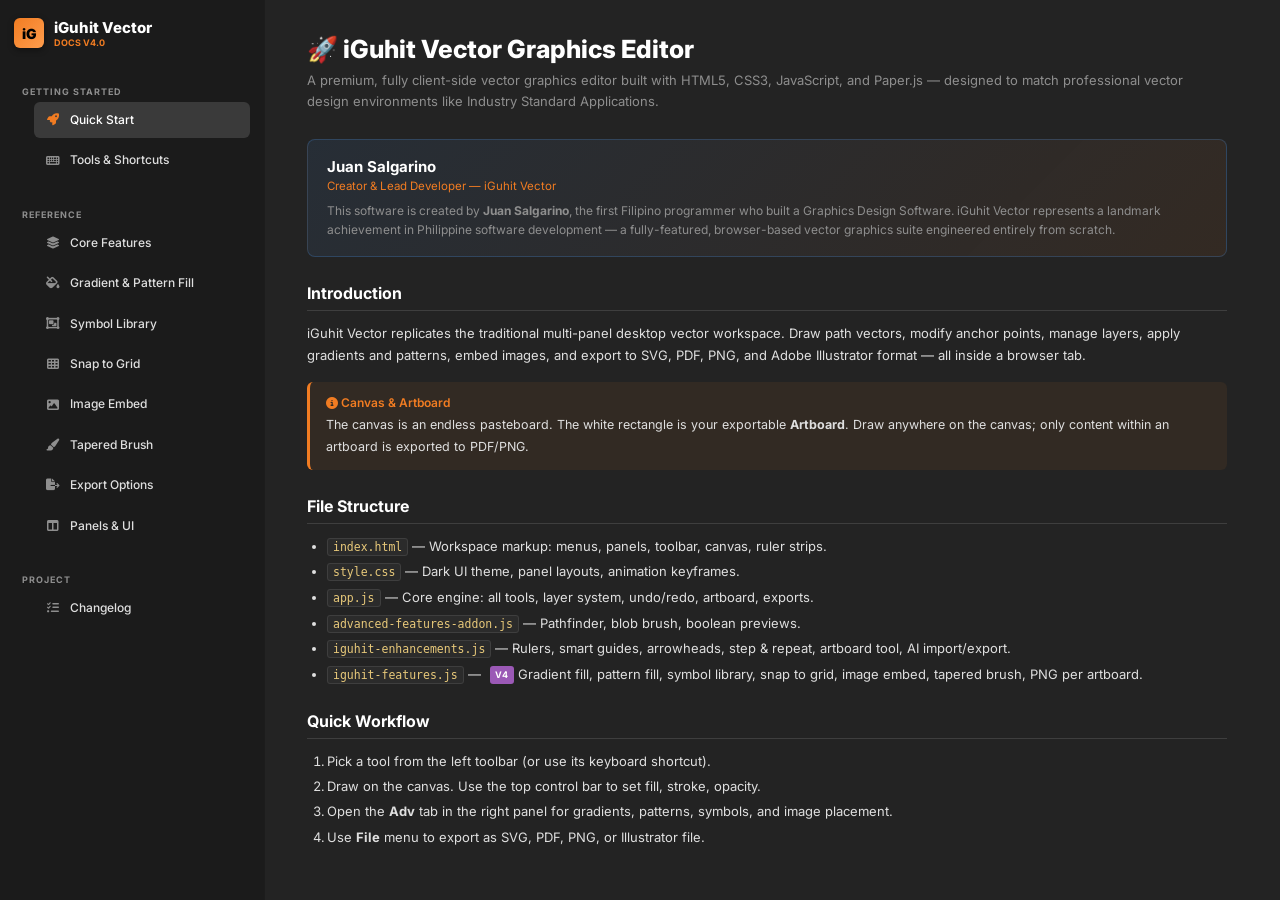
==== commit 8f02932a: "revert to original" ====
--- a/docs.html
+++ b/docs.html
@@ -3,143 +3,108 @@
 <head>
     <meta charset="UTF-8">
     <meta name="viewport" content="width=device-width, initial-scale=1.0">
-    <title>iGuhit Vector — Documentation v5.0</title>
+    <title>iGuhit Vector — Documentation v4.0</title>
     <link href="https://fonts.googleapis.com/css2?family=Inter:wght@300;400;500;600;700;800&display=swap" rel="stylesheet">
     <link rel="stylesheet" href="https://cdnjs.cloudflare.com/ajax/libs/font-awesome/6.4.0/css/all.min.css">
     <style>
         :root {
-            --bg-dark:#232323; --bg-darker:#1b1b1b; --bg-panel:#2b2b2b;
-            --bg-active:#3a3a3a; --text:#dfdfdf; --muted:#8e8e8e;
-            --border:#3e3e3e; --border-dark:#1c1c1c;
-            --accent:#f17c22; --accent-blue:#4a90e2; --danger:#d9534f;
-            --green:#2ecc71; --purple:#9b59b6;
-            --claude:#f17c22; --gemini:#4285f4; --openai:#10a37f;
+            --bg-dark: #232323; --bg-darker: #1b1b1b; --bg-panel: #2b2b2b;
+            --bg-active: #3a3a3a; --text: #dfdfdf; --muted: #8e8e8e;
+            --border: #3e3e3e; --border-dark: #1c1c1c;
+            --accent: #f17c22; --accent-blue: #4a90e2; --danger: #d9534f;
+            --green: #2ecc71;
         }
-        *,*::before,*::after{box-sizing:border-box;margin:0;padding:0;}
-        body{font-family:'Inter',system-ui,sans-serif;background:var(--bg-dark);color:var(--text);display:flex;height:100vh;overflow:hidden;}
+        *, *::before, *::after { box-sizing: border-box; margin: 0; padding: 0; }
+        body { font-family: 'Inter', system-ui, sans-serif; background: var(--bg-dark); color: var(--text); display: flex; height: 100vh; overflow: hidden; }
 
         /* ── Sidebar ── */
-        .sidebar{width:270px;background:var(--bg-darker);border-right:1px solid var(--border-dark);display:flex;flex-direction:column;padding:18px 14px;flex-shrink:0;overflow-y:auto;gap:0;}
-        .logo-wrap{display:flex;align-items:center;gap:10px;margin-bottom:24px;}
-        .logo-icon{background:linear-gradient(135deg,#f17c22,#ff9d4d);color:#000;font-weight:900;font-size:14px;width:30px;height:30px;display:flex;align-items:center;justify-content:center;border-radius:6px;box-shadow:0 2px 6px rgba(0,0,0,.4);}
-        .logo-text{font-weight:800;font-size:15px;color:#fff;}
-        .logo-sub{font-size:9px;color:var(--accent);text-transform:uppercase;font-weight:700;}
-        .nav-label{font-size:9px;font-weight:700;text-transform:uppercase;letter-spacing:1px;color:var(--muted);padding:14px 8px 5px;}
-        .nav-list{list-style:none;display:flex;flex-direction:column;gap:1px;}
-        .nav-item{padding:8px 11px;border-radius:6px;cursor:pointer;font-size:12px;font-weight:500;color:var(--text);display:flex;align-items:center;gap:9px;transition:all .12s;}
-        .nav-item i{font-size:12px;width:16px;text-align:center;color:var(--muted);}
-        .nav-item:hover{background:var(--bg-panel);color:#fff;}
-        .nav-item:hover i{color:var(--accent);}
-        .nav-item.active{background:var(--bg-active);color:#fff;}
-        .nav-item.active i{color:var(--accent);}
-        .nav-item.ai-nav i{color:#f17c22;}
-        .nav-item.ai-nav{border-left:2px solid #f17c22;}
+        .sidebar { width: 265px; background: var(--bg-darker); border-right: 1px solid var(--border-dark); display: flex; flex-direction: column; padding: 18px 14px; flex-shrink: 0; overflow-y: auto; gap: 0; }
+        .logo-wrap { display: flex; align-items: center; gap: 10px; margin-bottom: 24px; }
+        .logo-icon { background: linear-gradient(135deg,#f17c22,#ff9d4d); color:#000; font-weight:900; font-size:14px; width:30px; height:30px; display:flex; align-items:center; justify-content:center; border-radius:6px; box-shadow:0 2px 6px rgba(0,0,0,.4); }
+        .logo-text { font-weight:800; font-size:15px; color:#fff; }
+        .logo-sub  { font-size:9px; color:var(--accent); text-transform:uppercase; font-weight:700; }
+        .nav-label { font-size:9px; font-weight:700; text-transform:uppercase; letter-spacing:1px; color:var(--muted); padding:14px 8px 5px; }
+        .nav-list  { list-style:none; display:flex; flex-direction:column; gap:1px; }
+        .nav-item  { padding:8px 11px; border-radius:6px; cursor:pointer; font-size:12px; font-weight:500; color:var(--text); display:flex; align-items:center; gap:9px; transition:all .12s; }
+        .nav-item i { font-size:12px; width:16px; text-align:center; color:var(--muted); }
+        .nav-item:hover { background:var(--bg-panel); color:#fff; }
+        .nav-item:hover i { color:var(--accent); }
+        .nav-item.active { background:var(--bg-active); color:#fff; }
+        .nav-item.active i { color:var(--accent); }
 
         /* ── Content ── */
-        .content{flex:1;overflow-y:auto;padding:34px 42px;}
-        .doc-section{display:none;max-width:940px;}
-        .doc-section.active{display:block;}
-        h1{font-size:25px;font-weight:800;color:#fff;margin-bottom:6px;}
-        .subtitle{font-size:13px;color:var(--muted);margin-bottom:26px;line-height:1.65;}
-        h2{font-size:16px;font-weight:700;color:#fff;margin:28px 0 11px;border-bottom:1px solid var(--border);padding-bottom:7px;}
-        h3{font-size:13.5px;font-weight:600;color:var(--accent);margin:18px 0 7px;}
-        p{font-size:13px;line-height:1.7;color:var(--text);margin-bottom:11px;}
-        ul,ol{padding-left:20px;margin-bottom:13px;}
-        li{font-size:13px;line-height:1.7;margin-bottom:3px;}
-        code{background:var(--bg-panel);border:1px solid var(--border);border-radius:3px;padding:1px 5px;font-size:11.5px;font-family:monospace;color:#e8c97a;}
-        a{color:var(--accent);text-decoration:none;}
-        a:hover{text-decoration:underline;}
+        .content { flex:1; overflow-y:auto; padding:34px 42px; }
+        .doc-section { display:none; max-width:920px; }
+        .doc-section.active { display:block; }
+        h1 { font-size:25px; font-weight:800; color:#fff; margin-bottom:6px; }
+        .subtitle { font-size:13px; color:var(--muted); margin-bottom:26px; line-height:1.65; }
+        h2 { font-size:16px; font-weight:700; color:#fff; margin:26px 0 11px; border-bottom:1px solid var(--border); padding-bottom:7px; }
+        h3 { font-size:13.5px; font-weight:600; color:var(--accent); margin:18px 0 7px; }
+        p  { font-size:13px; line-height:1.7; color:var(--text); margin-bottom:11px; }
+        ul, ol { padding-left:20px; margin-bottom:13px; }
+        li { font-size:13px; line-height:1.7; margin-bottom:3px; }
+        code { background:var(--bg-panel); border:1px solid var(--border); border-radius:3px; padding:1px 5px; font-size:11.5px; font-family:monospace; color:#e8c97a; }
+        a  { color:var(--accent); text-decoration:none; }
+        a:hover { text-decoration:underline; }
 
         /* Alerts */
-        .alert{border-radius:6px;padding:13px 16px;margin:16px 0;border-left:3px solid var(--accent);background:rgba(241,124,34,.07);}
-        .alert h4{font-size:12px;font-weight:600;color:var(--accent);margin-bottom:4px;}
-        .alert p{margin:0;font-size:12.5px;}
-        .alert.blue{border-left-color:var(--accent-blue);background:rgba(74,144,226,.07);}
-        .alert.blue h4{color:var(--accent-blue);}
-        .alert.green{border-left-color:var(--green);background:rgba(46,204,113,.07);}
-        .alert.green h4{color:var(--green);}
-        .alert.purple{border-left-color:var(--purple);background:rgba(155,89,182,.07);}
-        .alert.purple h4{color:var(--purple);}
+        .alert { border-radius:6px; padding:13px 16px; margin:16px 0; border-left:3px solid var(--accent); background:rgba(241,124,34,.07); }
+        .alert h4 { font-size:12px; font-weight:600; color:var(--accent); margin-bottom:4px; }
+        .alert p  { margin:0; font-size:12.5px; }
+        .alert.blue { border-left-color:var(--accent-blue); background:rgba(74,144,226,.07); }
+        .alert.blue h4 { color:var(--accent-blue); }
+        .alert.green { border-left-color:var(--green); background:rgba(46,204,113,.07); }
+        .alert.green h4 { color:var(--green); }
 
         /* Badges */
-        .kbd{display:inline-flex;align-items:center;background:var(--bg-panel);border:1px solid var(--border);border-radius:4px;padding:1px 6px;font-size:10px;font-weight:600;color:#fff;font-family:monospace;box-shadow:0 1px 0 var(--border-dark);}
-        .badge{display:inline-block;font-size:9px;font-weight:700;padding:1px 5px;border-radius:3px;text-transform:uppercase;letter-spacing:.5px;margin-left:5px;vertical-align:middle;}
-        .badge.new{background:var(--accent);color:#000;}
-        .badge.fix{background:var(--accent-blue);color:#fff;}
-        .badge.v4{background:#9b59b6;color:#fff;}
-        .badge.v5{background:linear-gradient(135deg,#f17c22,#e05a00);color:#000;}
-        .badge.ai{background:linear-gradient(135deg,#f17c22,#d9660e);color:#000;}
+        .kbd { display:inline-flex; align-items:center; background:var(--bg-panel); border:1px solid var(--border); border-radius:4px; padding:1px 6px; font-size:10px; font-weight:600; color:#fff; font-family:monospace; box-shadow:0 1px 0 var(--border-dark); }
+        .badge { display:inline-block; font-size:9px; font-weight:700; padding:1px 5px; border-radius:3px; text-transform:uppercase; letter-spacing:.5px; margin-left:5px; vertical-align:middle; }
+        .badge.new  { background:var(--accent); color:#000; }
+        .badge.fix  { background:var(--accent-blue); color:#fff; }
+        .badge.v4   { background:#9b59b6; color:#fff; }
 
         /* Tables */
-        .tbl{width:100%;border-collapse:collapse;margin:14px 0;font-size:12.5px;}
-        .tbl thead tr{background:var(--bg-panel);}
-        .tbl th{padding:9px 11px;text-align:left;color:var(--muted);font-size:10.5px;font-weight:600;text-transform:uppercase;letter-spacing:.4px;border-bottom:1px solid var(--border);}
-        .tbl td{padding:9px 11px;border-bottom:1px solid var(--border-dark);vertical-align:top;}
-        .tbl tr:hover td{background:rgba(255,255,255,.02);}
-        .tbl td:first-child{color:var(--accent);font-size:16px;text-align:center;width:48px;}
+        .tbl { width:100%; border-collapse:collapse; margin:14px 0; font-size:12.5px; }
+        .tbl thead tr { background:var(--bg-panel); }
+        .tbl th { padding:9px 11px; text-align:left; color:var(--muted); font-size:10.5px; font-weight:600; text-transform:uppercase; letter-spacing:.4px; border-bottom:1px solid var(--border); }
+        .tbl td { padding:9px 11px; border-bottom:1px solid var(--border-dark); vertical-align:top; }
+        .tbl tr:hover td { background:rgba(255,255,255,.02); }
+        .tbl td:first-child { color:var(--accent); font-size:16px; text-align:center; width:48px; }
 
         /* Feature grid */
-        .feat-grid{display:grid;grid-template-columns:1fr 1fr;gap:16px;margin:20px 0;}
-        .feat-card{background:var(--bg-darker);border:1px solid var(--border-dark);padding:16px;border-radius:8px;transition:border-color .15s;}
-        .feat-card:hover{border-color:var(--border);}
-        .feat-card i{font-size:20px;color:var(--accent);margin-bottom:8px;display:block;}
-        .feat-card h4{font-size:13px;font-weight:600;color:#fff;margin-bottom:6px;}
-        .feat-card p{font-size:11.5px;line-height:1.55;color:var(--muted);margin:0;}
-
-        /* Provider cards */
-        .provider-grid{display:grid;grid-template-columns:1fr 1fr 1fr;gap:12px;margin:16px 0;}
-        .provider-card{background:var(--bg-darker);border:2px solid var(--border-dark);border-radius:10px;padding:16px 14px;text-align:center;}
-        .provider-card.claude{border-color:rgba(241,124,34,.35);}
-        .provider-card.gemini{border-color:rgba(66,133,244,.35);}
-        .provider-card.openai{border-color:rgba(16,163,127,.35);}
-        .provider-icon{font-size:26px;margin-bottom:8px;}
-        .provider-name{font-size:13px;font-weight:700;color:#fff;margin-bottom:4px;}
-        .provider-desc{font-size:10.5px;color:var(--muted);line-height:1.5;}
-        .provider-key{font-size:10px;color:#555;margin-top:6px;}
-
-        /* AI function table */
-        .fn-grid{display:grid;grid-template-columns:1fr 1fr;gap:8px;margin:12px 0;}
-        .fn-item{background:var(--bg-darker);border:1px solid var(--border-dark);border-radius:6px;padding:8px 10px;}
-        .fn-item code{display:block;font-size:11px;color:#e8c97a;margin-bottom:3px;}
-        .fn-item small{font-size:10.5px;color:var(--muted);}
+        .feat-grid { display:grid; grid-template-columns:1fr 1fr; gap:16px; margin:20px 0; }
+        .feat-card { background:var(--bg-darker); border:1px solid var(--border-dark); padding:16px; border-radius:8px; transition:border-color .15s; }
+        .feat-card:hover { border-color:var(--border); }
+        .feat-card i { font-size:20px; color:var(--accent); margin-bottom:8px; display:block; }
+        .feat-card h4 { font-size:13px; font-weight:600; color:#fff; margin-bottom:6px; }
+        .feat-card p  { font-size:11.5px; line-height:1.55; color:var(--muted); margin:0; }
 
         /* Dev log */
-        .log-list{list-style:none;display:flex;flex-direction:column;gap:7px;margin:14px 0;}
-        .log-item{display:flex;align-items:flex-start;gap:11px;padding:11px 13px;background:var(--bg-darker);border:1px solid var(--border-dark);border-radius:7px;}
-        .log-icon{font-size:15px;flex-shrink:0;margin-top:1px;}
-        .log-icon.done{color:var(--green);}
-        .log-icon.new{color:var(--accent);}
-        .log-icon.fix{color:var(--accent-blue);}
-        .log-body{display:flex;flex-direction:column;gap:2px;}
-        .log-title{font-size:12.5px;font-weight:600;color:#fff;}
-        .log-desc{font-size:11px;color:var(--muted);line-height:1.5;}
+        .log-list { list-style:none; display:flex; flex-direction:column; gap:7px; margin:14px 0; }
+        .log-item { display:flex; align-items:flex-start; gap:11px; padding:11px 13px; background:var(--bg-darker); border:1px solid var(--border-dark); border-radius:7px; }
+        .log-icon { font-size:15px; flex-shrink:0; margin-top:1px; }
+        .log-icon.done  { color:var(--green); }
+        .log-icon.new   { color:var(--accent); }
+        .log-icon.fix   { color:var(--accent-blue); }
+        .log-body { display:flex; flex-direction:column; gap:2px; }
+        .log-title { font-size:12.5px; font-weight:600; color:#fff; }
+        .log-desc  { font-size:11px; color:var(--muted); line-height:1.5; }
 
         /* Credit box */
-        .credit{background:linear-gradient(135deg,rgba(74,144,226,.1),rgba(241,124,34,.08));border:1px solid rgba(74,144,226,.25);border-radius:8px;padding:17px 19px;margin:18px 0;}
-        .credit .name{font-size:15px;font-weight:700;color:#fff;}
-        .credit .title{font-size:11.5px;color:var(--accent);margin-top:3px;}
-        .credit .desc{font-size:12px;color:var(--muted);margin-top:8px;line-height:1.6;}
-
-        /* AI panel mockup */
-        .ai-mockup{background:#1e1e1e;border:1px solid #444;border-radius:12px;padding:0;overflow:hidden;margin:16px 0;box-shadow:0 4px 20px rgba(0,0,0,.5);}
-        .ai-mockup-header{background:#252525;border-bottom:1px solid #383838;padding:10px 14px;display:flex;align-items:center;gap:8px;}
-        .ai-mockup-icon{width:22px;height:22px;background:linear-gradient(135deg,#f17c22,#d9660e);border-radius:5px;display:flex;align-items:center;justify-content:center;font-size:11px;color:#fff;}
-        .ai-mockup-title{font-size:12px;font-weight:700;color:#fff;}
-        .ai-mockup-badge{background:#2ecc71;color:#000;font-size:8px;font-weight:700;padding:1px 5px;border-radius:3px;}
-        .ai-mockup-body{padding:12px 14px;display:flex;flex-direction:column;gap:8px;}
-        .ai-msg-user{background:linear-gradient(135deg,#f17c22,#d9660e);color:#fff;border-radius:10px 10px 2px 10px;padding:8px 12px;font-size:11px;align-self:flex-end;max-width:85%;}
-        .ai-msg-bot{background:#2b2b2b;border:1px solid #383838;border-radius:10px 10px 10px 2px;padding:8px 12px;font-size:11px;color:#e0e0e0;max-width:90%;}
-        .ai-msg-log{border-left:2px solid #2ecc71;padding:2px 8px;font-size:10px;color:#7dd8a0;font-family:monospace;background:#0d1f10;border-radius:0 3px 3px 0;}
+        .credit { background:linear-gradient(135deg,rgba(74,144,226,.1),rgba(241,124,34,.08)); border:1px solid rgba(74,144,226,.25); border-radius:8px; padding:17px 19px; margin:18px 0; }
+        .credit .name  { font-size:15px; font-weight:700; color:#fff; }
+        .credit .title { font-size:11.5px; color:var(--accent); margin-top:3px; }
+        .credit .desc  { font-size:12px; color:var(--muted); margin-top:8px; line-height:1.6; }
 
         /* Scrollbar */
-        ::-webkit-scrollbar{width:6px;}::-webkit-scrollbar-track{background:var(--bg-darker);}::-webkit-scrollbar-thumb{background:#444;border-radius:3px;}
+        ::-webkit-scrollbar { width:6px; } ::-webkit-scrollbar-track { background:var(--bg-darker); } ::-webkit-scrollbar-thumb { background:#444; border-radius:3px; }
     </style>
 </head>
 <body>
 <nav class="sidebar">
     <div class="logo-wrap">
         <div class="logo-icon">iG</div>
-        <div><div class="logo-text">iGuhit Vector</div><div class="logo-sub">Docs v5.0</div></div>
+        <div><div class="logo-text">iGuhit Vector</div><div class="logo-sub">Docs v4.0</div></div>
     </div>
 
     <div class="nav-label">Getting Started</div>
@@ -160,15 +125,6 @@
         <li class="nav-item" onclick="go('panels')"><i class="fa-solid fa-table-columns"></i> Panels &amp; UI</li>
     </ul>
 
-    <div class="nav-label">AI Agent <span class="badge ai" style="font-size:8px;">v5 New</span></div>
-    <ul class="nav-list">
-        <li class="nav-item ai-nav" onclick="go('ai-overview')"><i class="fa-solid fa-robot"></i> Overview</li>
-        <li class="nav-item ai-nav" onclick="go('ai-setup')"><i class="fa-solid fa-key"></i> Setup &amp; API Keys</li>
-        <li class="nav-item ai-nav" onclick="go('ai-providers')"><i class="fa-solid fa-sliders"></i> Providers &amp; Models</li>
-        <li class="nav-item ai-nav" onclick="go('ai-commands')"><i class="fa-solid fa-terminal"></i> Commands Reference</li>
-        <li class="nav-item ai-nav" onclick="go('ai-tips')"><i class="fa-solid fa-lightbulb"></i> Tips &amp; Limits</li>
-    </ul>
-
     <div class="nav-label">Project</div>
     <ul class="nav-list">
         <li class="nav-item" onclick="go('changelog')"><i class="fa-solid fa-list-check"></i> Changelog</li>
@@ -177,10 +133,10 @@
 
 <div class="content">
 
-<!-- ═══════════ QUICK START ═══════════ -->
+<!-- ═══════════════════════ QUICK START ═══════════════════════ -->
 <section id="quickstart" class="doc-section active">
     <h1>🚀 iGuhit Vector Graphics Editor</h1>
-    <p class="subtitle">A premium, fully client-side vector graphics editor built with HTML5, CSS3, JavaScript, and Paper.js — designed to match professional vector design environments like Industry Standard Applications. Now with a built-in multi-provider AI Agent.</p>
+    <p class="subtitle">A premium, fully client-side vector graphics editor built with HTML5, CSS3, JavaScript, and Paper.js — designed to match professional vector design environments like Industry Standard Applications.</p>
 
     <div class="credit">
         <div class="name">Juan Salgarino</div>
@@ -189,7 +145,7 @@
     </div>
 
     <h2>Introduction</h2>
-    <p>iGuhit Vector replicates the traditional multi-panel desktop vector workspace. Draw path vectors, modify anchor points, manage layers, apply gradients and patterns, embed images, and export to SVG, PDF, PNG, and Adobe Illustrator format — all inside a browser tab. In v5, an AI Agent gives you natural-language control of the entire canvas.</p>
+    <p>iGuhit Vector replicates the traditional multi-panel desktop vector workspace. Draw path vectors, modify anchor points, manage layers, apply gradients and patterns, embed images, and export to SVG, PDF, PNG, and Adobe Illustrator format — all inside a browser tab.</p>
 
     <div class="alert">
         <h4><i class="fa-solid fa-circle-info"></i> Canvas &amp; Artboard</h4>
@@ -198,13 +154,12 @@
 
     <h2>File Structure</h2>
     <ul>
-        <li><code>index.html</code> — Workspace markup: menus, panels, toolbar, canvas, ruler strips, AI Agent panel.</li>
+        <li><code>index.html</code> — Workspace markup: menus, panels, toolbar, canvas, ruler strips.</li>
         <li><code>style.css</code> — Dark UI theme, panel layouts, animation keyframes.</li>
         <li><code>app.js</code> — Core engine: all tools, layer system, undo/redo, artboard, exports.</li>
         <li><code>advanced-features-addon.js</code> — Pathfinder, blob brush, boolean previews.</li>
         <li><code>iguhit-enhancements.js</code> — Rulers, smart guides, arrowheads, step &amp; repeat, artboard tool, AI import/export.</li>
         <li><code>iguhit-features.js</code> — <span class="badge v4">v4</span> Gradient fill, pattern fill, symbol library, snap to grid, image embed, tapered brush, PNG per artboard.</li>
-        <li><code>iguhit-ai-agent.js</code> — <span class="badge v5">v5</span> Multi-provider AI Agent (Claude, Gemini, ChatGPT) with full canvas control, retry logic, and rate-limit handling.</li>
     </ul>
 
     <h2>Quick Workflow</h2>
@@ -212,12 +167,11 @@
         <li>Pick a tool from the left toolbar (or use its keyboard shortcut).</li>
         <li>Draw on the canvas. Use the top control bar to set fill, stroke, opacity.</li>
         <li>Open the <strong>Adv</strong> tab in the right panel for gradients, patterns, symbols, and image placement.</li>
-        <li>Click the <strong>✦ AI Agent</strong> button in the top menu to open the AI chat panel.</li>
         <li>Use <strong>File</strong> menu to export as SVG, PDF, PNG, or Illustrator file.</li>
     </ol>
 </section>
 
-<!-- ═══════════ TOOLS & SHORTCUTS ═══════════ -->
+<!-- ═══════════════════════ TOOLS & SHORTCUTS ═══════════════════════ -->
 <section id="shortcuts" class="doc-section">
     <h1>🛠️ Tools &amp; Keyboard Shortcuts</h1>
     <p class="subtitle">Every tool in the left toolbar, with its keyboard shortcut and description.</p>
@@ -229,14 +183,14 @@
             <tr><td><i class="fa-solid fa-location-arrow" style="transform:rotate(-45deg)"></i></td><td><strong>Direct Selection</strong></td><td><span class="kbd">A</span></td><td>Select and drag individual anchor points and Bezier handles. Segment type buttons appear in the control bar: Smooth, Corner, Handle In, Handle Out.</td></tr>
             <tr><td><i class="fa-solid fa-crop-alt"></i></td><td><strong>Artboard Tool</strong></td><td><span class="kbd">Shift+A</span></td><td>Click an artboard to select it (turns orange). Drag to reposition — all content inside moves with it. Resize via W/H inputs in the control bar. Delete key removes secondary artboards.</td></tr>
             <tr><td><i class="fa-solid fa-pen-nib"></i></td><td><strong>Pen Tool</strong></td><td><span class="kbd">P</span></td><td>Click to place corners. Drag to pull Bezier handles. Click first anchor to close. Enter/Escape to finish open path.</td></tr>
-            <tr><td><i class="fa-solid fa-font"></i></td><td><strong>Type Tool</strong></td><td><span class="kbd">T</span></td><td>Click canvas to place text. Font family, size, weight, and style appear in the control bar.</td></tr>
+            <tr><td><i class="fa-solid fa-font"></i></td><td><strong>Type Tool</strong></td><td><span class="kbd">T</span></td><td>Click canvas to place text. Font family, size, weight, and style appear in the control bar. Selecting existing text syncs all controls.</td></tr>
             <tr><td><i class="fa-solid fa-slash"></i></td><td><strong>Line Tool</strong></td><td><span class="kbd">\</span></td><td>Click and drag to draw a straight line segment.</td></tr>
-            <tr><td><i class="fa-regular fa-square"></i></td><td><strong>Rectangle Tool</strong></td><td><span class="kbd">M</span></td><td>Drag to draw. Shift = square. Click to open dimension dialog. Corner radius inputs appear in control bar.</td></tr>
+            <tr><td><i class="fa-regular fa-square"></i></td><td><strong>Rectangle Tool</strong></td><td><span class="kbd">M</span></td><td>Drag to draw. Shift = square. Click to open dimension dialog. Corner radius inputs appear in control bar for per-corner rounding.</td></tr>
             <tr><td><i class="fa-regular fa-circle"></i></td><td><strong>Ellipse Tool</strong></td><td><span class="kbd">L</span></td><td>Drag to draw. Shift = perfect circle. Click to open dimension dialog.</td></tr>
             <tr><td><i class="fa-solid fa-pencil"></i></td><td><strong>Pencil / Brush</strong></td><td><span class="kbd">B</span></td><td>Freehand drawing. Path is smoothed automatically on release.</td></tr>
-            <tr><td><i class="fa-solid fa-paintbrush"></i></td><td><strong>Tapered Brush</strong> <span class="badge new">v4</span></td><td><span class="kbd">Shift+B</span></td><td>Draw freehand strokes that taper from your stroke width to a fine point. Converts to a filled vector shape on release.</td></tr>
-            <tr><td><i class="fa-solid fa-eraser"></i></td><td><strong>Eraser Tool</strong></td><td><span class="kbd">Shift+E</span></td><td>Drag over paths to erase or carve them.</td></tr>
-            <tr><td><i class="fa-solid fa-arrows-rotate"></i></td><td><strong>Rotate Tool</strong></td><td><span class="kbd">R</span></td><td>Drag around the center pivot to rotate. Or enter an angle in the Properties panel.</td></tr>
+            <tr><td><i class="fa-solid fa-paintbrush"></i></td><td><strong>Tapered Brush</strong> <span class="badge new">v4</span></td><td><span class="kbd">Shift+B</span></td><td>Draw freehand strokes that taper from your stroke width to a fine point. Converts to a filled vector shape on release — fully scalable, no rasterization.</td></tr>
+            <tr><td><i class="fa-solid fa-eraser"></i></td><td><strong>Eraser Tool</strong></td><td><span class="kbd">Shift+E</span></td><td>Drag over paths to erase or carve them. Works reliably for any number of operations.</td></tr>
+            <tr><td><i class="fa-solid fa-arrows-rotate"></i></td><td><strong>Rotate Tool</strong></td><td><span class="kbd">R</span></td><td>Drag around the center pivot to rotate. Or enter an angle in the Properties panel and click Rotate.</td></tr>
             <tr><td><i class="fa-solid fa-diagram-project"></i></td><td><strong>Shape Builder</strong></td><td><span class="kbd">Shift+M</span></td><td>Drag over overlapping selected paths to merge them into a united shape.</td></tr>
             <tr><td><i class="fa-regular fa-hand"></i></td><td><strong>Hand Tool</strong></td><td><span class="kbd">H</span> / <span class="kbd">Space</span></td><td>Pan the canvas. Hold Space from any tool to pan temporarily.</td></tr>
             <tr><td><i class="fa-solid fa-magnifying-glass"></i></td><td><strong>Zoom Tool</strong></td><td><span class="kbd">Z</span></td><td>Click to zoom in. Alt+click to zoom out. Drag right/left for dynamic zoom.</td></tr>
@@ -251,7 +205,7 @@
             <tr><td style="text-align:left;font-size:12px;"><span class="kbd">Ctrl+Y</span></td><td>Redo</td></tr>
             <tr><td style="text-align:left;font-size:12px;"><span class="kbd">Ctrl+G</span></td><td>Group selected objects</td></tr>
             <tr><td style="text-align:left;font-size:12px;"><span class="kbd">Ctrl+Shift+G</span></td><td>Ungroup</td></tr>
-            <tr><td style="text-align:left;font-size:12px;"><span class="kbd">Ctrl+D</span></td><td>Step &amp; Repeat</td></tr>
+            <tr><td style="text-align:left;font-size:12px;"><span class="kbd">Ctrl+D</span></td><td>Step &amp; Repeat (or repeat last)</td></tr>
             <tr><td style="text-align:left;font-size:12px;"><span class="kbd">Ctrl+R</span></td><td>Toggle Rulers</td></tr>
             <tr><td style="text-align:left;font-size:12px;"><span class="kbd">Ctrl+Shift+\</span></td><td>Toggle Snap to Grid</td></tr>
             <tr><td style="text-align:left;font-size:12px;"><span class="kbd">Ctrl+Shift+]</span></td><td>Bring to Front</td></tr>
@@ -260,11 +214,13 @@
             <tr><td style="text-align:left;font-size:12px;"><span class="kbd">Alt+Drag</span></td><td>Duplicate while dragging</td></tr>
             <tr><td style="text-align:left;font-size:12px;"><span class="kbd">Shift+X</span></td><td>Swap Fill and Stroke colors</td></tr>
             <tr><td style="text-align:left;font-size:12px;"><span class="kbd">D</span></td><td>Reset to default colors</td></tr>
+            <tr><td style="text-align:left;font-size:12px;"><span class="kbd">Shift+B</span></td><td>Tapered Brush Tool</td></tr>
+            <tr><td style="text-align:left;font-size:12px;"><span class="kbd">Shift+A</span></td><td>Artboard Tool</td></tr>
         </tbody>
     </table>
 </section>
 
-<!-- ═══════════ CORE FEATURES ═══════════ -->
+<!-- ═══════════════════════ CORE FEATURES ═══════════════════════ -->
 <section id="core" class="doc-section">
     <h1>🎨 Core Features</h1>
     <p class="subtitle">The foundational capabilities built into iGuhit Vector.</p>
@@ -296,7 +252,7 @@
     </div>
 </section>
 
-<!-- ═══════════ GRADIENT & PATTERN ═══════════ -->
+<!-- ═══════════════════════ GRADIENT & PATTERN FILL ═══════════════════════ -->
 <section id="fills" class="doc-section">
     <h1>🎨 Gradient &amp; Pattern Fill <span class="badge v4">v4 New</span></h1>
     <p class="subtitle">Apply linear/radial gradients and tiled pattern fills to any selected object — found in the Advanced panel (Adv tab).</p>
@@ -306,55 +262,65 @@
     <h3>Linear Gradient</h3>
     <p>Pick two colors (Color 1 and Color 2), set the position of each stop (0–100%), and set the <strong>Angle</strong> slider (0–360°) to control the direction. Click <strong>Apply Gradient</strong>.</p>
     <h3>Radial Gradient</h3>
-    <p>Same color controls as linear. The gradient radiates outward from the object's center to its right edge.</p>
+    <p>Same color controls as linear. The gradient radiates outward from the object's center to its right edge. Switch to Radial mode by clicking the Radial button.</p>
 
     <div class="alert">
         <h4><i class="fa-solid fa-circle-info"></i> SVG Compatible</h4>
-        <p>Gradients are applied as native Paper.js gradient objects and export correctly to SVG and PDF.</p>
+        <p>Gradients are applied as native Paper.js gradient objects and export correctly to SVG. In the PDF export they are rendered as vector gradients.</p>
     </div>
 
     <h2>Pattern Fill</h2>
     <p>Select objects, then <strong>Adv panel → Pattern Fill → Apply Pattern Fill…</strong></p>
-    <p>Five built-in patterns: <strong>Dots</strong>, <strong>Lines</strong>, <strong>Grid</strong>, <strong>Diagonal</strong>, <strong>Checker</strong>. Pick a Color and tile Size before clicking Apply.</p>
-</section>
-
-<!-- ═══════════ SYMBOL LIBRARY ═══════════ -->
+    <p>Five built-in patterns:</p>
+    <ul>
+        <li><strong>Dots</strong> — repeating circles</li>
+        <li><strong>Lines</strong> — horizontal stripes</li>
+        <li><strong>Grid</strong> — horizontal and vertical grid lines</li>
+        <li><strong>Diagonal</strong> — 45° diagonal lines</li>
+        <li><strong>Checker</strong> — checkerboard squares</li>
+    </ul>
+    <p>Pick a <strong>Color</strong> and <strong>Size</strong> (tile size in px) before clicking Apply. The pattern is clipped to the exact boundary of each selected shape.</p>
+</section>
+
+<!-- ═══════════════════════ SYMBOL LIBRARY ═══════════════════════ -->
 <section id="symbols" class="doc-section">
     <h1>🧩 Symbol Library <span class="badge v4">v4 New</span></h1>
-    <p class="subtitle">Save selections as reusable symbols and place them anywhere on the canvas.</p>
+    <p class="subtitle">Save selections as reusable symbols and place them anywhere on the canvas — found in the Adv panel.</p>
 
     <h2>Saving a Symbol</h2>
     <ol>
         <li>Select the objects you want to save.</li>
         <li>Open <strong>Adv panel → Symbol Library → Open Symbol Library…</strong></li>
-        <li>Type a name in the text field and click <strong>+ Save Selection as Symbol</strong>.</li>
+        <li>Type a name in the text field.</li>
+        <li>Click <strong>+ Save Selection as Symbol</strong>.</li>
     </ol>
+    <p>The symbol appears as a card in the library grid.</p>
 
     <h2>Placing a Symbol</h2>
-    <p>Click <strong>Place</strong> on any symbol card. A copy is placed at the canvas center, fully selected and ready to move.</p>
+    <p>Click <strong>Place</strong> on any symbol card. A copy is placed at the canvas center, fully selected and ready to move. The original symbol in the library is unaffected — you can place it as many times as you need.</p>
 
     <h2>Deleting a Symbol</h2>
     <p>Click <strong>Del</strong> on the symbol card. This only removes it from the library — any copies already placed on the canvas remain.</p>
 
     <div class="alert blue">
         <h4><i class="fa-solid fa-circle-info"></i> Session Storage</h4>
-        <p>Symbols are stored for the current browser session. Export your canvas as SVG before closing to preserve all artwork.</p>
-    </div>
-</section>
-
-<!-- ═══════════ SNAP TO GRID ═══════════ -->
+        <p>Symbols are stored for the current browser session. To persist symbols across sessions, export your canvas as SVG (which preserves all artwork) before closing.</p>
+    </div>
+</section>
+
+<!-- ═══════════════════════ SNAP TO GRID ═══════════════════════ -->
 <section id="grid" class="doc-section">
     <h1>⊞ Snap to Grid <span class="badge v4">v4 New</span></h1>
     <p class="subtitle">Align drawing operations precisely to a configurable grid overlay.</p>
 
     <h2>Enabling Snap to Grid</h2>
-    <p>Go to <strong>Adv panel → Snap to Grid → Toggle Snap to Grid</strong>, or press <span class="kbd">Ctrl+Shift+\</span>. A blue dot-grid overlay appears on the canvas.</p>
+    <p>Go to <strong>Adv panel → Snap to Grid → Toggle Snap to Grid</strong>, or press <span class="kbd">Ctrl+Shift+\</span>. A blue dot-grid overlay appears on the canvas. The button border turns orange when active.</p>
 
     <h2>Grid Size</h2>
-    <p>Enter a value (in paper pixels) in the <strong>px</strong> input next to the toggle button. Default is 10px.</p>
+    <p>Enter a value (in paper pixels) in the <strong>px</strong> input next to the toggle button. The grid updates immediately. Default is 10px.</p>
 
     <h2>How Snapping Works</h2>
-    <p>When snap is enabled, all draw operations snap anchor points to the nearest grid intersection:</p>
+    <p>When snap is enabled, all draw operations snap anchor points to the nearest grid intersection. This works for the Pen, Rectangle, Ellipse, Line, and Pencil tools. The snap point is computed as:</p>
     <p><code>snapped = round(paperPoint / gridSize) * gridSize</code></p>
 
     <div class="alert green">
@@ -363,28 +329,38 @@
     </div>
 </section>
 
-<!-- ═══════════ IMAGE EMBED ═══════════ -->
+<!-- ═══════════════════════ IMAGE EMBED ═══════════════════════ -->
 <section id="image" class="doc-section">
     <h1>🖼️ Image Embed (Place) <span class="badge v4">v4 New</span></h1>
     <p class="subtitle">Import raster images (PNG, JPG, GIF, WebP, SVG) directly onto the canvas as embedded objects.</p>
 
     <h2>Placing an Image</h2>
+    <p>Use either:</p>
     <ul>
         <li><strong>File menu → Place / Embed Image…</strong></li>
         <li><strong>Adv panel → Image → Place / Embed Image…</strong></li>
     </ul>
-    <p>The image is embedded as a Paper.js Raster object centered on the canvas view.</p>
+    <p>A file picker opens. Select any image file. The image is embedded as a Paper.js Raster object, centered on the canvas view.</p>
 
     <h2>Auto-Scaling</h2>
     <p>If the image is larger than the artboard, it is automatically scaled down to 80% of the artboard's smaller dimension while maintaining aspect ratio.</p>
 
+    <h2>Working with Embedded Images</h2>
+    <p>Once placed, images behave like any other canvas object:</p>
+    <ul>
+        <li>Use the <strong>Selection Tool (V)</strong> to move and scale.</li>
+        <li>Apply <strong>opacity</strong> via the control bar.</li>
+        <li>Use <strong>Object → Bring to Front / Send to Back</strong> to control stacking order.</li>
+        <li>Images are included in SVG, PDF, and PNG exports.</li>
+    </ul>
+
     <div class="alert">
         <h4><i class="fa-solid fa-circle-info"></i> Embedded vs Linked</h4>
-        <p>Images are embedded as base64 data URIs — the file is self-contained. No external file links are used.</p>
-    </div>
-</section>
-
-<!-- ═══════════ TAPERED BRUSH ═══════════ -->
+        <p>Images are embedded as base64 data URIs — the file is self-contained. No external file links are used, so moving or renaming the original file has no effect.</p>
+    </div>
+</section>
+
+<!-- ═══════════════════════ TAPERED BRUSH ═══════════════════════ -->
 <section id="tapered" class="doc-section">
     <h1>🖌️ Tapered Brush <span class="badge v4">v4 New</span></h1>
     <p class="subtitle">Draw variable-width freehand strokes that taper to a point — converted to fully scalable vector shapes.</p>
@@ -392,31 +368,34 @@
     <h2>Using the Tapered Brush</h2>
     <ol>
         <li>Click the <strong>paintbrush icon</strong> in the toolbar or press <span class="kbd">Shift+B</span>.</li>
-        <li>Set your desired <strong>Stroke Width</strong> in the control bar — this becomes the starting width.</li>
+        <li>Set your desired <strong>Stroke Width</strong> in the control bar — this becomes the starting width of the stroke.</li>
         <li>Set your desired <strong>Stroke Color</strong> — this becomes the fill of the resulting shape.</li>
-        <li>Click and drag on the canvas to draw.</li>
-        <li>Release the mouse — the stroke is converted to a filled vector shape.</li>
+        <li>Click and drag on the canvas to draw. You'll see the live stroke path as you paint.</li>
+        <li>Release the mouse — the stroke is converted to a filled vector shape that tapers from full width to a fine point.</li>
     </ol>
 
     <h2>How it Works</h2>
-    <p>Unlike the Pencil tool which creates a stroked path, the Tapered Brush builds a <strong>filled shape</strong> by computing offset curves on both sides of the stroke path. The width decreases from the starting stroke width to ~0.4px at the tip.</p>
+    <p>Unlike the Pencil tool which creates a stroked path, the Tapered Brush builds a <strong>filled shape</strong> by computing offset curves on both sides of the stroke path. The width decreases from the starting stroke width to ~0.4px at the tip. The result is a Paper.js <code>Path</code> with a closed fill — no stroke — that scales perfectly at any zoom level without getting thicker or thinner.</p>
 
     <div class="alert blue">
         <h4><i class="fa-solid fa-bezier-curve"></i> Tip — Smoothing</h4>
-        <p>The Tapered Brush automatically applies catmull-rom smoothing to the underlying path. For cleaner strokes, draw slowly and deliberately.</p>
-    </div>
-</section>
-
-<!-- ═══════════ EXPORT OPTIONS ═══════════ -->
+        <p>The Tapered Brush automatically applies catmull-rom smoothing to the underlying path before building the shape. For cleaner strokes, draw slowly and deliberately.</p>
+    </div>
+
+    <h2>After Drawing</h2>
+    <p>The resulting shape can be manipulated with the Direct Selection Tool to adjust individual anchor points, or grouped with other objects, given gradients or pattern fills, and exported to any format.</p>
+</section>
+
+<!-- ═══════════════════════ EXPORT OPTIONS ═══════════════════════ -->
 <section id="export" class="doc-section">
     <h1>📤 Export Options</h1>
     <p class="subtitle">All the ways to get your artwork out of iGuhit Vector.</p>
 
     <h2>Export as SVG</h2>
-    <p><strong>File → Save / Export SVG</strong> — Exports all visible content as a standard SVG file. Fully editable in any SVG editor.</p>
+    <p><strong>File → Save / Export SVG</strong> — Exports all visible content as a standard SVG file. Fully editable in any SVG editor. Gradients, text, and paths are preserved as vector data.</p>
 
     <h2>Export as Illustrator (.svg)</h2>
-    <p><strong>File → Export as Illustrator (.svg)</strong> — Includes Adobe Illustrator-compatible XML namespaces. Open directly in Illustrator as an editable document.</p>
+    <p><strong>File → Export as Illustrator (.svg)</strong> — Same as SVG export but includes Adobe Illustrator-compatible XML namespaces (<code>xmlns:a</code>, <code>sfw</code> metadata block). Open directly in Illustrator as an editable document.</p>
 
     <h2>Import Illustrator (.ai / .svg)</h2>
     <p><strong>File → Import Illustrator (.ai / .svg)</strong> — Opens a file picker for <code>.ai</code> and <code>.svg</code> files. Modern AI files (CS3+) are SVG-based and import as fully editable paths.</p>
@@ -425,382 +404,81 @@
     <p><strong>File → Export as PNG</strong> — Exports the entire canvas view as a flat raster image.</p>
 
     <h2>Export PNG per Artboard <span class="badge v4">v4 New</span></h2>
-    <p>Exports each artboard as its own separate PNG file at <strong>2× resolution</strong>. Files are named <code>Artboard-1.png</code>, <code>Artboard-2.png</code>, etc.</p>
+    <p><strong>File → Export PNG per Artboard</strong> or <strong>Adv panel → Export → Export PNG per Artboard</strong></p>
+    <p>Exports each artboard as its own separate PNG file at <strong>2× resolution</strong> (Retina/HiDPI quality). Files are named <code>Artboard-1.png</code>, <code>Artboard-2.png</code>, etc. Artboard chrome (grid lines, shadow, border) is hidden during capture. Multiple files download sequentially.</p>
 
     <h2>Export PDF (Artboard)</h2>
-    <p>Generates a vector PDF using raw PDF content stream operators. Each artboard becomes one PDF page. Paths, curves, fills, and strokes are written as real PDF vector commands — open in Illustrator and edit paths directly.</p>
+    <p><strong>File → Export PDF</strong> — Generates a vector PDF using raw PDF content stream operators. Each artboard becomes one PDF page at its exact dimensions. Paths, curves, fills, and strokes are written as real PDF vector commands — open in Illustrator and edit paths directly. Text is embedded as PDF text operators.</p>
 
     <div class="alert">
         <h4><i class="fa-solid fa-print"></i> Print Quality</h4>
-        <p>The PDF export writes real Bézier curve commands (<code>m</code>, <code>l</code>, <code>c</code>, <code>f</code>, <code>S</code>, <code>B</code>) directly — no rasterization. Artwork prints at full printer resolution.</p>
-    </div>
-</section>
-
-<!-- ═══════════ PANELS & UI ═══════════ -->
+        <p>The PDF export writes real Bézier curve commands (<code>m</code>, <code>l</code>, <code>c</code>, <code>f</code>, <code>S</code>, <code>B</code>) directly — no rasterization. Artwork prints at full printer resolution regardless of file size.</p>
+    </div>
+</section>
+
+<!-- ═══════════════════════ PANELS & UI ═══════════════════════ -->
 <section id="panels" class="doc-section">
     <h1>📐 Panels &amp; UI Reference</h1>
     <p class="subtitle">Every panel, tab, and UI area explained.</p>
 
     <h2>Right Sidebar Tabs</h2>
     <ul>
-        <li><strong>Layers</strong> — Layer hierarchy with visibility eye, lock, rename, radio button, and expand/collapse.</li>
-        <li><strong>Properties</strong> — Transform X/Y/W/H, Stroke Cap/Join, Dash Array, Rotate, Flip, Duplicate, and Step &amp; Repeat.</li>
+        <li><strong>Layers</strong> — Layer hierarchy with visibility eye, lock, rename (double-click), radio button (select-all), and expand/collapse children.</li>
+        <li><strong>Properties</strong> — Transform X/Y/W/H, Stroke Cap/Join, Dash Array, Rotate, Flip, Duplicate, and <strong>Step &amp; Repeat</strong>.</li>
         <li><strong>Swatches</strong> — Predefined color palette. Click to apply to active fill or stroke.</li>
-        <li><strong>Adv</strong> — Pathfinder, Path Operations, Artboards, Gradient Fill, Pattern Fill, Symbol Library, Place Image, Snap to Grid, Export PNG per Artboard.</li>
+        <li><strong>Adv</strong> — Pathfinder, Path Operations, Artboards, <strong>Gradient Fill</strong>, <strong>Pattern Fill</strong>, <strong>Symbol Library</strong>, <strong>Place Image</strong>, <strong>Snap to Grid</strong>, <strong>Export PNG per Artboard</strong>.</li>
     </ul>
 
     <h2>Rulers</h2>
-    <p>Red tick-mark rulers run along the top and left edges. Default unit is <strong>inches</strong> at 96 PPI. Toggle with <span class="kbd">Ctrl+R</span>.</p>
+    <p>Red tick-mark rulers run along the top and left edges of the canvas. Default unit is <strong>inches</strong> at 96 PPI. Rulers update on every zoom and pan. Toggle with <span class="kbd">Ctrl+R</span>. Change unit via the artboard unit dropdown in the control bar.</p>
 
     <h2>Smart Guides</h2>
-    <p>Magenta SVG lines snap over the canvas when dragging near edges or centers of other objects. Toggle via <strong>View → Toggle Smart Guides</strong>.</p>
+    <p>Magenta SVG lines snap over the canvas when dragging objects near edges or centers of other objects or the artboard. Auto-clears after 700ms. Toggle via <strong>View → Toggle Smart Guides</strong>.</p>
 
     <h2>Virtual Modifier Keypad</h2>
-    <p>The floating draggable keypad provides toggleable <span class="kbd">Ctrl</span>, <span class="kbd">Alt</span>, <span class="kbd">Shift</span> keys — useful for tablet or touchscreen use.</p>
+    <p>The floating draggable keypad provides toggleable <span class="kbd">Ctrl</span>, <span class="kbd">Alt</span>, <span class="kbd">Shift</span> keys — useful for tablet or touchscreen use. Drag the header to reposition.</p>
 
     <h2>Status Bar</h2>
-    <p>Shows active tool name, live cursor coordinates, canvas hints, and the zoom percentage input.</p>
-
-    <h2>AI Agent Panel <span class="badge ai">v5 New</span></h2>
-    <p>The floating AI chat panel is accessible via the <strong>✦ AI Agent</strong> button in the top menu bar. It supports natural-language commands, multi-turn conversation, and full canvas control. See the <a href="#" onclick="go('ai-overview');return false;">AI Agent section</a> for full documentation.</p>
-</section>
-
-<!-- ═══════════ AI OVERVIEW ═══════════ -->
-<section id="ai-overview" class="doc-section">
-    <h1>✦ AI Agent <span class="badge v5">v5 New</span></h1>
-    <p class="subtitle">A built-in multi-provider AI assistant that has full control of your iGuhit canvas. Just describe what you want — the agent draws, arranges, styles, and edits for you.</p>
-
-    <div class="alert" style="border-left-color:#f17c22;background:rgba(241,124,34,.08);">
-        <h4><i class="fa-solid fa-robot"></i> What the AI Agent Can Do</h4>
-        <p>The agent can draw shapes, create complex illustrations, apply colors and gradients, group objects, create cropmarks, align items, undo/redo, and more — all from a plain text prompt. It reads the current canvas state before every reply so it always knows what's on screen.</p>
-    </div>
-
-    <h2>Opening the Agent</h2>
-    <p>Click the orange <strong>✦ AI Agent</strong> button in the top menu bar. The panel appears at the bottom-right of the screen. You can drag it by its header to reposition it, resize it from the corner, minimize it (−), or close it (×).</p>
-
-    <div class="ai-mockup">
-        <div class="ai-mockup-header">
-            <div class="ai-mockup-icon">✦</div>
-            <span class="ai-mockup-title">iGuhit AI Agent</span>
-            <span class="ai-mockup-badge">BETA</span>
-        </div>
-        <div class="ai-mockup-body">
-            <div class="ai-msg-user">Draw a monkey face in the center of the artboard</div>
-            <div class="ai-msg-log">▶ drawCircle (head) → Circle 300x300</div>
-            <div class="ai-msg-log">▶ drawEllipse (muzzle) → Ellipse 160x100</div>
-            <div class="ai-msg-log">▶ drawCircle (left eye) → Circle 40x40</div>
-            <div class="ai-msg-log">▶ drawCircle (right eye) → Circle 40x40</div>
-            <div class="ai-msg-log">▶ drawPath (smile) → Path 8pts</div>
-            <div class="ai-msg-bot">Done! I drew a monkey face using a large tan circle for the head, a lighter muzzle ellipse, dark eyes with white highlights, and a curved smile path. All parts are grouped for easy movement.</div>
-        </div>
-    </div>
-
-    <h2>Panel Controls</h2>
-    <table class="tbl">
-        <thead><tr><th>Button</th><th>Action</th></tr></thead>
-        <tbody>
-            <tr><td style="font-size:13px;">⚙</td><td><strong>Settings</strong> — Open the provider/model/API key settings panel</td></tr>
-            <tr><td style="font-size:13px;">⟳</td><td><strong>Clear chat</strong> — Reset the conversation history</td></tr>
-            <tr><td style="font-size:13px;">−</td><td><strong>Minimize</strong> — Collapse the chat body, keep header visible</td></tr>
-            <tr><td style="font-size:13px;">×</td><td><strong>Close</strong> — Hide the panel (a small ✦ FAB appears to reopen it)</td></tr>
-        </tbody>
-    </table>
-
-    <h2>Sending Messages</h2>
-    <p>Type in the text area at the bottom of the panel and press <span class="kbd">Ctrl+Enter</span> or click the send button. The agent shows a thinking indicator while processing, then streams action logs (green ticks) as it executes each step, followed by a reply message.</p>
-
-    <h2>Quick-Prompt Chips</h2>
-    <p>On first open the welcome message shows clickable prompt chips — tap any to instantly send that prompt. You can ask for anything: drawing tasks, styling, grouping, cropmarks, or just information about iGuhit's features.</p>
-</section>
-
-<!-- ═══════════ AI SETUP ═══════════ -->
-<section id="ai-setup" class="doc-section">
-    <h1>🔑 Setup &amp; API Keys</h1>
-    <p class="subtitle">The AI Agent connects directly to AI provider APIs from your browser. You need an API key from at least one provider.</p>
-
-    <div class="alert purple">
-        <h4><i class="fa-solid fa-shield-halved"></i> Privacy &amp; Security</h4>
-        <p>Your API keys are stored only in your browser's <code>localStorage</code>. They are sent directly from your browser to the respective AI provider — never to any third-party server.</p>
-    </div>
-
-    <h2>First Launch</h2>
-    <p>On first open (or when no key is saved), the agent panel automatically shows the <strong>Settings → API Keys</strong> screen. Enter your key there and click <strong>Save</strong>.</p>
-
-    <h2>Accessing Settings Later</h2>
-    <p>Click the <strong>⚙ gear icon</strong> in the agent panel header at any time to open settings. It has three tabs: <strong>Provider</strong>, <strong>Model</strong>, and <strong>API Keys</strong>.</p>
-
-    <h2>Where to Get Each API Key</h2>
-    <table class="tbl">
-        <thead><tr><th>Provider</th><th>Key Format</th><th>Where to Get It</th><th>Free Tier</th></tr></thead>
-        <tbody>
-            <tr>
-                <td style="font-size:13px;color:var(--claude);">✦ Claude</td>
-                <td><code>sk-ant-...</code></td>
-                <td><a href="https://console.anthropic.com/keys" target="_blank">console.anthropic.com/keys</a></td>
-                <td>Yes — limited credits</td>
-            </tr>
-            <tr>
-                <td style="font-size:13px;color:var(--gemini);">✸ Gemini</td>
-                <td><code>AIza...</code></td>
-                <td><a href="https://aistudio.google.com/app/apikey" target="_blank">aistudio.google.com/app/apikey</a></td>
-                <td>Yes — ~2 req/min free</td>
-            </tr>
-            <tr>
-                <td style="font-size:13px;color:var(--openai);">⬡ ChatGPT</td>
-                <td><code>sk-...</code></td>
-                <td><a href="https://platform.openai.com/api-keys" target="_blank">platform.openai.com/api-keys</a></td>
-                <td>No — pay-as-you-go</td>
-            </tr>
-        </tbody>
-    </table>
-
-    <h2>Changing or Clearing a Key</h2>
-    <p>Open <strong>⚙ Settings → API Keys</strong>, update the input field, and click <strong>Save</strong>. To clear a key, click the <strong>✕</strong> button next to the input. A cleared key means that provider cannot be used until a new key is entered.</p>
-
-    <div class="alert">
-        <h4><i class="fa-solid fa-circle-info"></i> Running from a Local Server</h4>
-        <p>The AI Agent uses <code>fetch()</code> to call external APIs. This requires the page to be served over HTTP, not opened directly as a <code>file://</code> URL. Run iGuhit from a local server: <code>python -m http.server 8080</code> or use VS Code Live Server.</p>
-    </div>
-</section>
-
-<!-- ═══════════ AI PROVIDERS & MODELS ═══════════ -->
-<section id="ai-providers" class="doc-section">
-    <h1>⚙ Providers &amp; Models</h1>
-    <p class="subtitle">Choose from three AI providers and select specific models for the best balance of quality, speed, and cost.</p>
-
-    <div class="provider-grid">
-        <div class="provider-card claude">
-            <div class="provider-icon" style="color:var(--claude);">✦</div>
-            <div class="provider-name">Claude</div>
-            <div class="provider-desc">Anthropic's Claude — excellent at structured JSON output, precise drawing instructions, and complex multi-step tasks.</div>
-            <div class="provider-key">Key: sk-ant-...</div>
-        </div>
-        <div class="provider-card gemini">
-            <div class="provider-icon" style="color:var(--gemini);">✸</div>
-            <div class="provider-name">Gemini</div>
-            <div class="provider-desc">Google's Gemini — fast and capable. Free tier available but limited to ~2 requests/minute.</div>
-            <div class="provider-key">Key: AIza...</div>
-        </div>
-        <div class="provider-card openai">
-            <div class="provider-icon" style="color:var(--openai);">⬡</div>
-            <div class="provider-name">ChatGPT</div>
-            <div class="provider-desc">OpenAI's GPT-4o and variants — highly capable, pay-as-you-go, reliable for creative and technical tasks.</div>
-            <div class="provider-key">Key: sk-...</div>
-        </div>
-    </div>
-
-    <h2>Available Models</h2>
-    <table class="tbl">
-        <thead><tr><th>Provider</th><th>Model</th><th>Notes</th></tr></thead>
-        <tbody>
-            <tr><td style="color:var(--claude);font-size:13px;">✦</td><td><code>claude-sonnet-4-20250514</code></td><td>Default — best balance of speed and quality</td></tr>
-            <tr><td style="color:var(--claude);font-size:13px;">✦</td><td><code>claude-haiku-4-5-20251001</code></td><td>Faster, cheaper — good for simple tasks</td></tr>
-            <tr><td style="color:var(--gemini);font-size:13px;">✸</td><td><code>gemini-2.0-flash</code></td><td>Default — fast and capable</td></tr>
-            <tr><td style="color:var(--gemini);font-size:13px;">✸</td><td><code>gemini-1.5-pro</code></td><td>More capable, slower</td></tr>
-            <tr><td style="color:var(--gemini);font-size:13px;">✸</td><td><code>gemini-1.5-flash</code></td><td>Faster, lighter</td></tr>
-            <tr><td style="color:var(--openai);font-size:13px;">⬡</td><td><code>gpt-4o</code></td><td>Default — OpenAI's flagship multimodal model</td></tr>
-            <tr><td style="color:var(--openai);font-size:13px;">⬡</td><td><code>gpt-4o-mini</code></td><td>Faster and cheaper than GPT-4o</td></tr>
-            <tr><td style="color:var(--openai);font-size:13px;">⬡</td><td><code>gpt-3.5-turbo</code></td><td>Cheapest option, less capable</td></tr>
-        </tbody>
-    </table>
-
-    <h2>Automatic Fallback</h2>
-    <p>If a model hits its rate limit, the agent automatically tries the next lighter model in the chain before giving up. This is the fallback order per provider:</p>
-    <ul>
-        <li><strong>Claude:</strong> <code>claude-sonnet-4-20250514</code> → <code>claude-haiku-4-5-20251001</code></li>
-        <li><strong>Gemini:</strong> <code>gemini-2.0-flash</code> → <code>gemini-1.5-flash</code> → <code>gemini-1.0-pro</code></li>
-        <li><strong>ChatGPT:</strong> <code>gpt-4o</code> → <code>gpt-4o-mini</code> → <code>gpt-3.5-turbo</code></li>
-    </ul>
-</section>
-
-<!-- ═══════════ AI COMMANDS REFERENCE ═══════════ -->
-<section id="ai-commands" class="doc-section">
-    <h1>📋 Commands Reference</h1>
-    <p class="subtitle">Every canvas function the AI Agent can call. You don't need to use these directly — just describe what you want and the agent picks the right ones. This is a reference for power users.</p>
-
-    <div class="alert blue">
-        <h4><i class="fa-solid fa-info-circle"></i> Coordinate System</h4>
-        <p>All coordinates are <strong>artboard-relative</strong>: (0, 0) = top-left corner of the artboard. The default artboard is 2550 × 3300 px (8.5 × 11 in at 300 PPI). Center = (1275, 1650). Keep shapes within 0–2550 x and 0–3300 y.</p>
-    </div>
-
-    <h2>Drawing Functions</h2>
-    <div class="fn-grid">
-        <div class="fn-item"><code>drawRect(x, y, w, h, fill, stroke, sw)</code><small>Draw a rectangle at (x,y) with given size and style</small></div>
-        <div class="fn-item"><code>drawEllipse(cx, cy, w, h, fill, stroke, sw)</code><small>Draw an ellipse centered at (cx,cy)</small></div>
-        <div class="fn-item"><code>drawCircle(cx, cy, radius, fill, stroke, sw)</code><small>Shorthand for a perfect circle</small></div>
-        <div class="fn-item"><code>drawLine(x1, y1, x2, y2, stroke, sw)</code><small>Draw a straight line between two points</small></div>
-        <div class="fn-item"><code>drawText(text, x, y, size, fill, font)</code><small>Place text at (x,y) with font size and color</small></div>
-        <div class="fn-item"><code>drawStar(cx, cy, pts, outerR, innerR, fill, stroke)</code><small>Draw a star polygon with N points</small></div>
-        <div class="fn-item"><code>drawPolygon(cx, cy, sides, radius, fill, stroke, sw)</code><small>Draw a regular polygon (triangle, hexagon, etc.)</small></div>
-        <div class="fn-item"><code>drawPath(points[], closed, fill, stroke, sw)</code><small>Draw from an array of {x,y} points</small></div>
-        <div class="fn-item"><code>drawPencilShape(points[], fill, stroke, sw)</code><small>Draw a smooth closed freeform shape</small></div>
-    </div>
-
-    <h2>Selection</h2>
-    <div class="fn-grid">
-        <div class="fn-item"><code>selectAll()</code><small>Select every item on the active layer</small></div>
-        <div class="fn-item"><code>deselectAll()</code><small>Deselect all items</small></div>
-        <div class="fn-item"><code>selectByIndex(i)</code><small>Select item at layer index i (0-based)</small></div>
-        <div class="fn-item"><code>selectByName(str)</code><small>Select all items whose name contains str</small></div>
-    </div>
-
-    <h2>Transform</h2>
-    <div class="fn-grid">
-        <div class="fn-item"><code>moveSelected(dx, dy)</code><small>Move selected items by delta pixels</small></div>
-        <div class="fn-item"><code>scaleSelected(sx, sy)</code><small>Scale selected items (1.0 = no change)</small></div>
-        <div class="fn-item"><code>rotateSelected(degrees)</code><small>Rotate selected items around their center</small></div>
-        <div class="fn-item"><code>flipSelectedH()</code><small>Flip selected items horizontally</small></div>
-        <div class="fn-item"><code>flipSelectedV()</code><small>Flip selected items vertically</small></div>
-    </div>
-
-    <h2>Styling</h2>
-    <div class="fn-grid">
-        <div class="fn-item"><code>setFillColor(hex)</code><small>Set fill color of selected items. Pass null for no fill.</small></div>
-        <div class="fn-item"><code>setStrokeColor(hex)</code><small>Set stroke color. Pass null for no stroke.</small></div>
-        <div class="fn-item"><code>setStrokeWidth(n)</code><small>Set stroke width in pixels</small></div>
-        <div class="fn-item"><code>setOpacity(0–100)</code><small>Set opacity percentage</small></div>
-        <div class="fn-item"><code>applyLinearGradient(c1, c2, angle)</code><small>Apply linear gradient to selected items</small></div>
-        <div class="fn-item"><code>applyRadialGradient(c1, c2)</code><small>Apply radial gradient to selected items</small></div>
-    </div>
-
-    <h2>Arrangement</h2>
-    <div class="fn-grid">
-        <div class="fn-item"><code>groupSelected()</code><small>Group all selected items</small></div>
-        <div class="fn-item"><code>ungroupSelected()</code><small>Ungroup selected groups</small></div>
-        <div class="fn-item"><code>bringToFront()</code><small>Move selected items to front of layer</small></div>
-        <div class="fn-item"><code>sendToBack()</code><small>Move selected items to back of layer</small></div>
-        <div class="fn-item"><code>deleteSelected()</code><small>Delete selected items</small></div>
-        <div class="fn-item"><code>duplicateSelected()</code><small>Duplicate selected items with offset</small></div>
-        <div class="fn-item"><code>alignLeft() / alignRight()</code><small>Align selection to left / right edge</small></div>
-        <div class="fn-item"><code>alignTop() / alignBottom()</code><small>Align selection to top / bottom edge</small></div>
-        <div class="fn-item"><code>alignCenterX() / alignCenterY()</code><small>Center selection on X or Y axis</small></div>
-    </div>
-
-    <h2>Canvas &amp; Artboard</h2>
-    <div class="fn-grid">
-        <div class="fn-item"><code>clearCanvas()</code><small>Remove all user items from the canvas</small></div>
-        <div class="fn-item"><code>fitToScreen()</code><small>Zoom artboard to fit the viewport</small></div>
-        <div class="fn-item"><code>setZoom(percent)</code><small>Set canvas zoom level (e.g. 100 = 100%)</small></div>
-        <div class="fn-item"><code>createCropmarks(bleedInches)</code><small>Add crop marks around selected item. Pass 0.125 for standard bleed.</small></div>
-        <div class="fn-item"><code>newArtboard()</code><small>Add a new artboard to the canvas</small></div>
-        <div class="fn-item"><code>saveState()</code><small>Save the current state to the undo stack</small></div>
-        <div class="fn-item"><code>undo()</code><small>Undo the last action</small></div>
-        <div class="fn-item"><code>redo()</code><small>Redo the last undone action</small></div>
-    </div>
-
-    <h2>Pathfinder</h2>
-    <div class="fn-grid">
-        <div class="fn-item"><code>pathfinderUnite()</code><small>Merge selected paths into one shape</small></div>
-        <div class="fn-item"><code>pathfinderSubtract()</code><small>Subtract front shape from back shape</small></div>
-        <div class="fn-item"><code>pathfinderIntersect()</code><small>Keep only the overlapping area</small></div>
-        <div class="fn-item"><code>pathfinderExclude()</code><small>Keep only the non-overlapping areas</small></div>
-    </div>
-
-    <h2>Example Prompts</h2>
-    <table class="tbl">
-        <thead><tr><th>Prompt</th><th>What Happens</th></tr></thead>
-        <tbody>
-            <tr><td style="font-size:12px;color:var(--text);">"Draw a monkey face in the center"</td><td>Multiple drawCircle + drawEllipse + drawPath calls build a full monkey face illustration</td></tr>
-            <tr><td style="font-size:12px;color:var(--text);">"Create cropmarks for my selection with 0.125 inch bleed"</td><td>Calls <code>createCropmarks(0.125)</code> on the selected object</td></tr>
-            <tr><td style="font-size:12px;color:var(--text);">"Draw a red circle, blue rectangle, and yellow star side by side"</td><td>Three draw calls positioned across the artboard center</td></tr>
-            <tr><td style="font-size:12px;color:var(--text);">"Select all and group them"</td><td><code>selectAll()</code> then <code>groupSelected()</code></td></tr>
-            <tr><td style="font-size:12px;color:var(--text);">"Apply a linear gradient from pink to purple at 45 degrees"</td><td><code>applyLinearGradient('#ff6b9d', '#9b59b6', 45)</code></td></tr>
-            <tr><td style="font-size:12px;color:var(--text);">"Draw 5 concentric circles with different colors"</td><td>Five <code>drawCircle</code> calls with decreasing radii and different fills</td></tr>
-            <tr><td style="font-size:12px;color:var(--text);">"Rotate the selected object 45 degrees"</td><td><code>rotateSelected(45)</code></td></tr>
-            <tr><td style="font-size:12px;color:var(--text);">"Add text 'Hello World' in large red letters at the top"</td><td><code>drawText('Hello World', 1275, 200, 72, '#e74c3c')</code></td></tr>
-        </tbody>
-    </table>
-</section>
-
-<!-- ═══════════ AI TIPS & LIMITS ═══════════ -->
-<section id="ai-tips" class="doc-section">
-    <h1>💡 Tips &amp; Rate Limits</h1>
-    <p class="subtitle">Getting the best results from the AI Agent, and how rate limits are handled.</p>
-
-    <h2>Writing Good Prompts</h2>
-    <ul>
-        <li><strong>Be specific about position</strong> — "in the center", "top-left corner", "below the circle" all help the agent place things correctly.</li>
-        <li><strong>Name colors</strong> — "bright red", "#ff6b6b", "dark navy blue" all work well.</li>
-        <li><strong>Break big tasks into steps</strong> — "First draw the background shapes, then add the text" gives better results than one giant request.</li>
-        <li><strong>Reference existing items</strong> — "Select the rectangle I just drew and make it blue" works because the agent sees the canvas state.</li>
-        <li><strong>Ask follow-up questions</strong> — The agent remembers the last 7 exchanges, so you can refine your request: "Make the eyes bigger" after drawing a face.</li>
-    </ul>
-
-    <h2>Rate Limit Handling</h2>
-    <p>The agent handles API rate limits (HTTP 429) automatically with <strong>exponential backoff and model fallback</strong>:</p>
-    <ol>
-        <li>On first 429 — waits <strong>15 seconds</strong>, shows a live countdown, then retries</li>
-        <li>On second 429 — waits <strong>30 seconds</strong></li>
-        <li>On third 429 — waits <strong>60 seconds</strong></li>
-        <li>If all retries fail on the current model — automatically switches to the next lighter model in the fallback chain</li>
-        <li>If all models are exhausted — shows a friendly error with upgrade options</li>
-    </ol>
-
-    <div class="alert" style="border-left-color:var(--gemini);background:rgba(66,133,244,.07);">
-        <h4 style="color:var(--gemini);">✸ Gemini Free Tier Limits</h4>
-        <p>Google's free Gemini tier allows approximately <strong>2 requests per minute</strong> and 50 requests per day. If you use the agent frequently, consider upgrading at <a href="https://aistudio.google.com/plan" target="_blank">aistudio.google.com/plan</a> or switching to Claude or ChatGPT for higher limits.</p>
-    </div>
-
-    <div class="alert green">
-        <h4><i class="fa-solid fa-check"></i> Tip — Reduce Prompt Size</h4>
-        <p>Shorter, focused prompts use fewer tokens and are less likely to hit rate limits. Instead of describing your entire project in one message, break it into smaller tasks.</p>
-    </div>
-
-    <h2>Known Limitations</h2>
-    <ul>
-        <li>The agent cannot <em>read</em> pixel content of raster images placed on the canvas — it can move or delete them but not describe their visual content.</li>
-        <li>Very complex illustrations (100+ shapes) may take multiple rounds of prompting to refine.</li>
-        <li>The agent works best when iGuhit is run from a local HTTP server, not a <code>file://</code> URL.</li>
-        <li>Conversation history is kept in memory — it resets if you reload the page. Use the ⟳ clear button to manually reset context when starting a new project.</li>
-    </ul>
-
-    <h2>Switching Providers Mid-Session</h2>
-    <p>Open <strong>⚙ Settings → Provider</strong>, select a different provider, and click <strong>Save</strong>. The chat resets and the header updates to reflect the new provider color and icon. All three providers use the same set of canvas commands, so the agent's capability is identical regardless of which one you choose.</p>
-</section>
-
-<!-- ═══════════ CHANGELOG ═══════════ -->
+    <p>Shows active tool name, live cursor coordinates, canvas hints, and the zoom percentage input (type a value, press Enter to set).</p>
+</section>
+
+<!-- ═══════════════════════ CHANGELOG ═══════════════════════ -->
 <section id="changelog" class="doc-section">
     <h1>📋 Changelog</h1>
     <p class="subtitle">Complete history of features built and fixed across all versions.</p>
 
-    <h2>Version 5.0 — AI Agent <span class="badge v5">Latest</span></h2>
-    <ul class="log-list">
-        <li class="log-item"><i class="fa-solid fa-circle-plus log-icon new"></i><div class="log-body"><span class="log-title">Multi-Provider AI Agent</span><span class="log-desc">A floating chat panel powered by Claude (Anthropic), Gemini (Google), or ChatGPT (OpenAI). Full natural-language control of the canvas — draw, style, arrange, export, and more from a plain text prompt.</span></div></li>
-        <li class="log-item"><i class="fa-solid fa-circle-plus log-icon new"></i><div class="log-body"><span class="log-title">⚙ Settings Panel (Provider / Model / API Keys)</span><span class="log-desc">Three-tab settings panel inside the agent: choose your AI provider, pick a specific model, and manage API keys for all three providers. Keys stored in localStorage, never shared.</span></div></li>
-        <li class="log-item"><i class="fa-solid fa-circle-plus log-icon new"></i><div class="log-body"><span class="log-title">Rate Limit Handling — Exponential Backoff</span><span class="log-desc">Automatic retry with 15s / 30s / 60s wait on HTTP 429. Live countdown timer shown in chat. Automatic fallback to lighter model if retries are exhausted.</span></div></li>
-        <li class="log-item"><i class="fa-solid fa-circle-plus log-icon new"></i><div class="log-body"><span class="log-title">Model Fallback Chain</span><span class="log-desc">If the selected model hits quota, the agent automatically tries the next model in the provider's fallback chain (e.g. flash → flash-lite → pro) before giving up.</span></div></li>
-        <li class="log-item"><i class="fa-solid fa-circle-plus log-icon new"></i><div class="log-body"><span class="log-title">Canvas Context Awareness</span><span class="log-desc">The agent reads the current canvas state (items, colors, selected objects, artboard size) before every response so it always knows what's on screen.</span></div></li>
-        <li class="log-item"><i class="fa-solid fa-circle-plus log-icon new"></i><div class="log-body"><span class="log-title">Full Canvas API (30+ functions)</span><span class="log-desc">Drawing (rect, ellipse, circle, line, text, star, polygon, path, pencil), selection, transform, styling, arrangement, alignment, pathfinder, cropmarks, undo/redo, and more.</span></div></li>
-        <li class="log-item"><i class="fa-solid fa-circle-plus log-icon new"></i><div class="log-body"><span class="log-title">Provider-Accented UI</span><span class="log-desc">Header icon and accent color update dynamically to match the selected provider — orange for Claude, blue for Gemini, green for ChatGPT.</span></div></li>
-    </ul>
-
-    <h2>Version 4.0 — Features Pack <span class="badge v4">v4</span></h2>
+    <h2>Version 4.0 — Features Pack <span class="badge v4">Latest</span></h2>
     <ul class="log-list">
         <li class="log-item"><i class="fa-solid fa-circle-plus log-icon new"></i><div class="log-body"><span class="log-title">Gradient Fill (Linear &amp; Radial)</span><span class="log-desc">Apply two-stop linear or radial gradients to any selected object. Control angle, color stops, and stop positions. SVG/PDF compatible.</span></div></li>
         <li class="log-item"><i class="fa-solid fa-circle-plus log-icon new"></i><div class="log-body"><span class="log-title">Pattern Fill</span><span class="log-desc">Five built-in tiled patterns (Dots, Lines, Grid, Diagonal, Checker) applied as clipped raster groups. Pick color and tile size.</span></div></li>
-        <li class="log-item"><i class="fa-solid fa-circle-plus log-icon new"></i><div class="log-body"><span class="log-title">Symbol / Component Library</span><span class="log-desc">Save any selection as a named symbol. Place unlimited copies from a visual library grid.</span></div></li>
-        <li class="log-item"><i class="fa-solid fa-circle-plus log-icon new"></i><div class="log-body"><span class="log-title">Snap to Grid</span><span class="log-desc">Configurable grid overlay with blue dot lines. All draw tools snap to nearest grid intersection. Toggle Ctrl+Shift+\.</span></div></li>
-        <li class="log-item"><i class="fa-solid fa-circle-plus log-icon new"></i><div class="log-body"><span class="log-title">Image Embed (Place)</span><span class="log-desc">Import PNG, JPG, GIF, WebP, or SVG files directly onto the canvas. Auto-scales to fit artboard. Embedded as base64 data.</span></div></li>
-        <li class="log-item"><i class="fa-solid fa-circle-plus log-icon new"></i><div class="log-body"><span class="log-title">Tapered Brush Tool (Shift+B)</span><span class="log-desc">Draw variable-width freehand strokes that taper to a point. Converts to a filled vector shape on mouse release.</span></div></li>
-        <li class="log-item"><i class="fa-solid fa-circle-plus log-icon new"></i><div class="log-body"><span class="log-title">Export PNG per Artboard</span><span class="log-desc">One PNG per artboard at 2× resolution. Files named Artboard-1.png, Artboard-2.png etc.</span></div></li>
+        <li class="log-item"><i class="fa-solid fa-circle-plus log-icon new"></i><div class="log-body"><span class="log-title">Symbol / Component Library</span><span class="log-desc">Save any selection as a named symbol. Place unlimited copies from a visual library grid. Delete from library without affecting placed copies.</span></div></li>
+        <li class="log-item"><i class="fa-solid fa-circle-plus log-icon new"></i><div class="log-body"><span class="log-title">Snap to Grid</span><span class="log-desc">Configurable grid overlay with blue dot lines. All draw tools snap to nearest grid intersection. Toggle Ctrl+Shift+\ or Adv panel button.</span></div></li>
+        <li class="log-item"><i class="fa-solid fa-circle-plus log-icon new"></i><div class="log-body"><span class="log-title">Image Embed (Place)</span><span class="log-desc">Import PNG, JPG, GIF, WebP, or SVG files directly onto the canvas. Auto-scales to fit artboard. Embedded as base64 data — self-contained file.</span></div></li>
+        <li class="log-item"><i class="fa-solid fa-circle-plus log-icon new"></i><div class="log-body"><span class="log-title">Tapered Brush Tool (Shift+B)</span><span class="log-desc">Draw variable-width freehand strokes that taper to a point. Converts to a filled vector shape (closed Path) on mouse release. Fully scalable.</span></div></li>
+        <li class="log-item"><i class="fa-solid fa-circle-plus log-icon new"></i><div class="log-body"><span class="log-title">Export PNG per Artboard</span><span class="log-desc">One PNG per artboard at 2× resolution. Files named Artboard-1.png, Artboard-2.png etc. Artboard chrome hidden during capture.</span></div></li>
     </ul>
 
     <h2>Version 3.0</h2>
     <ul class="log-list">
         <li class="log-item"><i class="fa-solid fa-circle-plus log-icon new"></i><div class="log-body"><span class="log-title">Rulers (inch-default, red)</span><span class="log-desc">Horizontal/vertical canvas rulers. Default inches at 96 PPI. Red tick marks and labels. Toggle Ctrl+R.</span></div></li>
-        <li class="log-item"><i class="fa-solid fa-circle-plus log-icon new"></i><div class="log-body"><span class="log-title">Smart Guides (SVG overlay)</span><span class="log-desc">Magenta snap lines as SVG elements. Snaps to object edges, centers, and artboard.</span></div></li>
-        <li class="log-item"><i class="fa-solid fa-circle-plus log-icon new"></i><div class="log-body"><span class="log-title">Artboard Tool (Shift+A)</span><span class="log-desc">Select, resize, reposition, and delete artboards. Drag moves all content inside.</span></div></li>
+        <li class="log-item"><i class="fa-solid fa-circle-plus log-icon new"></i><div class="log-body"><span class="log-title">Smart Guides (SVG overlay)</span><span class="log-desc">Magenta snap lines as SVG elements. Guaranteed visible above canvas. Snaps to object edges, centers, and artboard.</span></div></li>
+        <li class="log-item"><i class="fa-solid fa-circle-plus log-icon new"></i><div class="log-body"><span class="log-title">Artboard Tool (Shift+A)</span><span class="log-desc">Select, resize, reposition, and delete artboards. Drag moves all content inside. W/H inputs target selected artboard.</span></div></li>
+        <li class="log-item"><i class="fa-solid fa-circle-plus log-icon new"></i><div class="log-body"><span class="log-title">Layer Radio Button + Visibility</span><span class="log-desc">Click radio to select/deselect all items in a layer. Eye icon toggles layer visibility.</span></div></li>
         <li class="log-item"><i class="fa-solid fa-circle-plus log-icon new"></i><div class="log-body"><span class="log-title">Step &amp; Repeat (Ctrl+D)</span><span class="log-desc">Properties panel: Count, ΔX, ΔY. Duplicates N times with cumulative offsets.</span></div></li>
-        <li class="log-item"><i class="fa-solid fa-circle-plus log-icon new"></i><div class="log-body"><span class="log-title">Adobe Illustrator Import &amp; Export</span><span class="log-desc">Import .ai/.svg, export Illustrator-compatible SVG with adobe xmlns namespaces.</span></div></li>
-        <li class="log-item"><i class="fa-solid fa-circle-check log-icon done"></i><div class="log-body"><span class="log-title">PDF Export Fix — True Vector</span><span class="log-desc">Raw PDF content streams with real Bézier operators. Opens in Illustrator as editable paths.</span></div></li>
+        <li class="log-item"><i class="fa-solid fa-circle-plus log-icon new"></i><div class="log-body"><span class="log-title">Adobe Illustrator Import &amp; Export</span><span class="log-desc">File menu: import .ai/.svg, export Illustrator-compatible SVG with adobe xmlns namespaces.</span></div></li>
+        <li class="log-item"><i class="fa-solid fa-circle-check log-icon done"></i><div class="log-body"><span class="log-title">PDF Export Fix — True Vector</span><span class="log-desc">Raw PDF content streams with real Bézier operators. One download, no side files. Opens in Illustrator as editable paths.</span></div></li>
         <li class="log-item"><i class="fa-solid fa-circle-check log-icon done"></i><div class="log-body"><span class="log-title">Cropmarks — AI Style, Grouped</span><span class="log-desc">0.25pt strokes, 8.5pt gap, 14pt length. All 8 lines in one named group for clean layers.</span></div></li>
+        <li class="log-item"><i class="fa-solid fa-circle-check log-icon done"></i><div class="log-body"><span class="log-title">Arrowheads Fix</span><span class="log-desc">Arrow Start/End draw filled triangle or circle vector shapes at path endpoints, redrawn every view update.</span></div></li>
+        <li class="log-item"><i class="fa-solid fa-circle-check log-icon done"></i><div class="log-body"><span class="log-title">Eraser Bug Fix</span><span class="log-desc">Dedicated eraserPath variable — works reliably for any number of erase operations.</span></div></li>
     </ul>
 
     <h2>Version 2.0</h2>
     <ul class="log-list">
         <li class="log-item"><i class="fa-solid fa-circle-check log-icon done"></i><div class="log-body"><span class="log-title">Type Tool Font Controls</span><span class="log-desc">Font Family, Size, Weight, Style in control bar. Syncs from selected text.</span></div></li>
         <li class="log-item"><i class="fa-solid fa-circle-check log-icon done"></i><div class="log-body"><span class="log-title">Rectangle Corner Radius</span><span class="log-desc">Per-corner radii with link toggle. Bezier arc (k=0.5523). Adobe Illustrator style.</span></div></li>
+        <li class="log-item"><i class="fa-solid fa-circle-check log-icon done"></i><div class="log-body"><span class="log-title">Direct Selection Segment Types</span><span class="log-desc">Smooth, Corner, Handle-In, Handle-Out buttons in control bar.</span></div></li>
         <li class="log-item"><i class="fa-solid fa-circle-check log-icon done"></i><div class="log-body"><span class="log-title">Math Expression Evaluator</span><span class="log-desc">All numeric inputs evaluate math on Enter: 100/3, 24*2+4, (50+30)*2.</span></div></li>
+        <li class="log-item"><i class="fa-solid fa-circle-check log-icon done"></i><div class="log-body"><span class="log-title">Button Animations &amp; Sound</span><span class="log-desc">CSS ripple on all buttons. Web Audio API synthesized click tones.</span></div></li>
     </ul>
 
     <h2>Version 1.0 — Foundation</h2>
@@ -817,14 +495,14 @@
 </div><!-- /.content -->
 
 <script>
-function go(id){
-    document.querySelectorAll('.nav-item').forEach(function(n){n.classList.remove('active');});
-    document.querySelectorAll('.doc-section').forEach(function(s){s.classList.remove('active');});
-    var section=document.getElementById(id);
-    if(section) section.classList.add('active');
-    var nav=Array.from(document.querySelectorAll('.nav-item')).find(function(n){return (n.getAttribute('onclick')||'').includes("'"+id+"'");});
-    if(nav) nav.classList.add('active');
-    document.querySelector('.content').scrollTop=0;
+function go(id) {
+    document.querySelectorAll('.nav-item').forEach(n => n.classList.remove('active'));
+    document.querySelectorAll('.doc-section').forEach(s => s.classList.remove('active'));
+    var section = document.getElementById(id);
+    if (section) section.classList.add('active');
+    var nav = Array.from(document.querySelectorAll('.nav-item')).find(n => (n.getAttribute('onclick')||'').includes("'"+id+"'"));
+    if (nav) nav.classList.add('active');
+    document.querySelector('.content').scrollTop = 0;
 }
 </script>
 </body>
